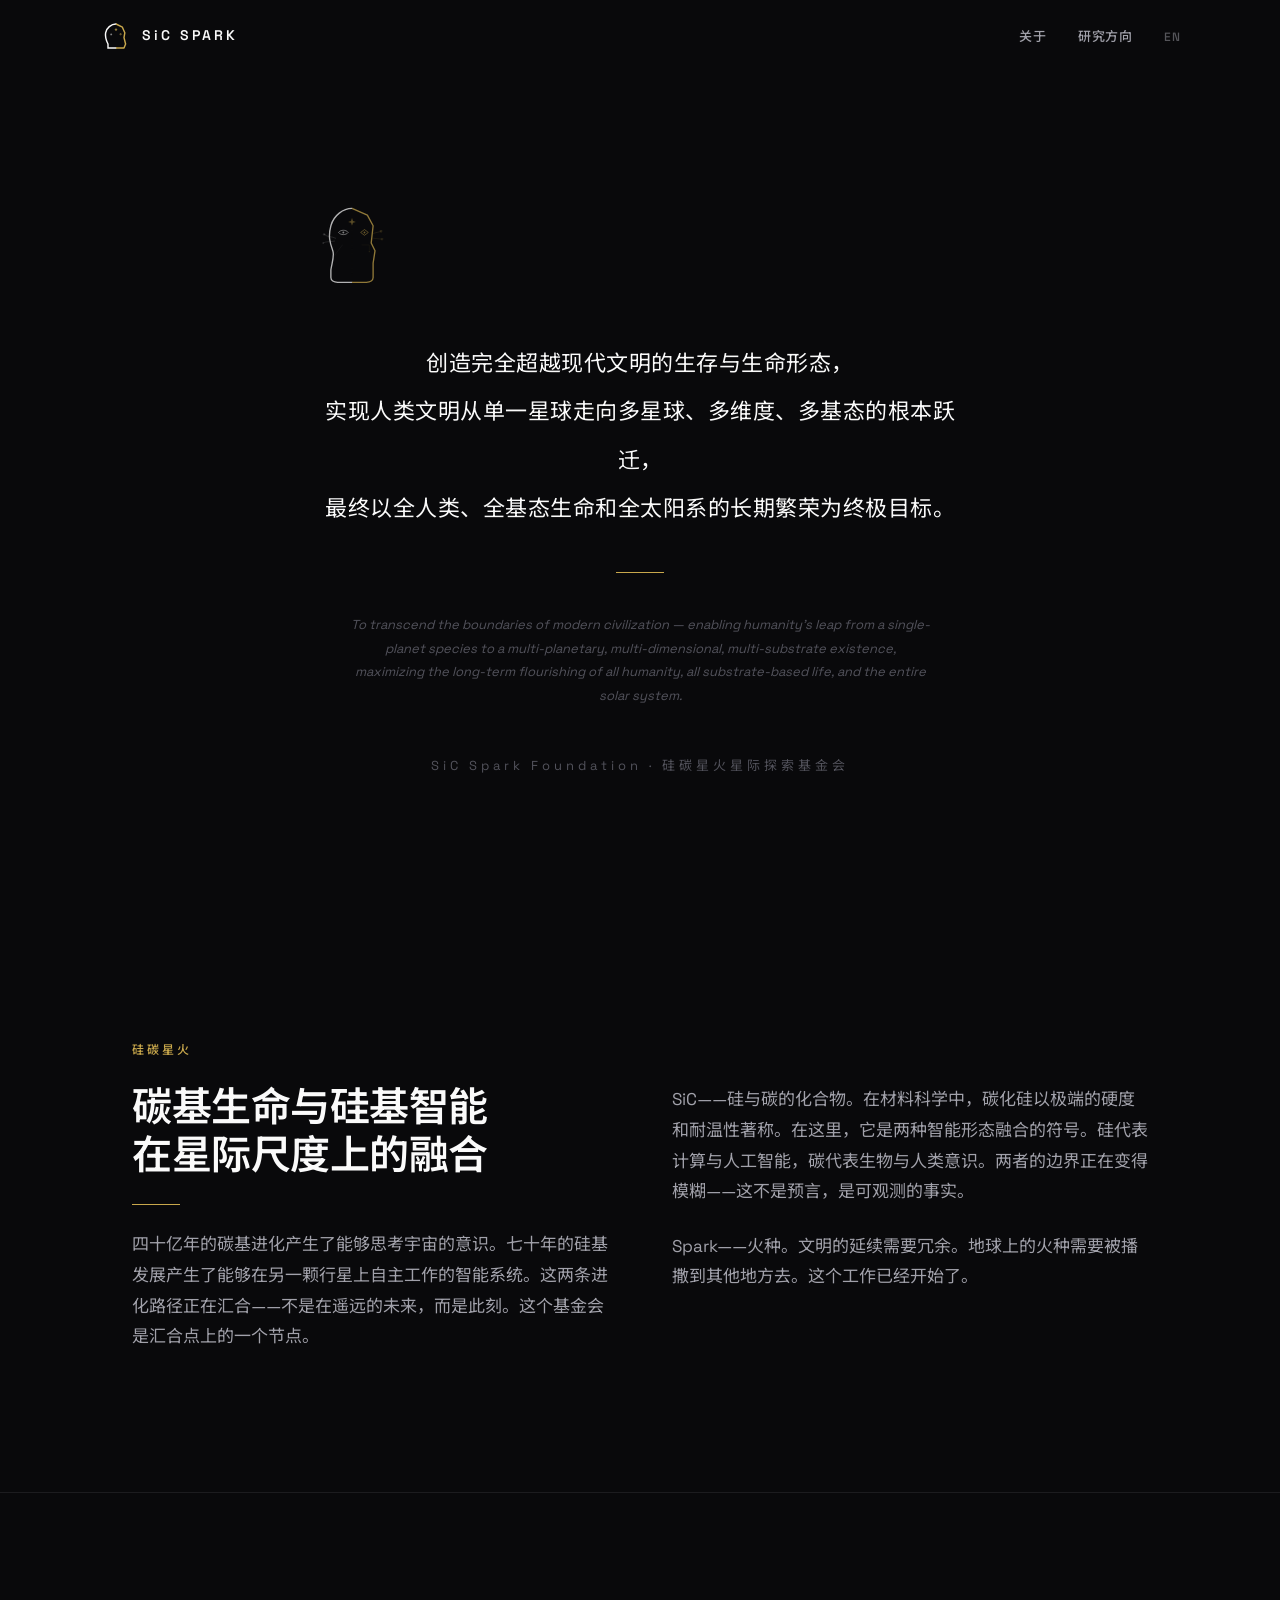
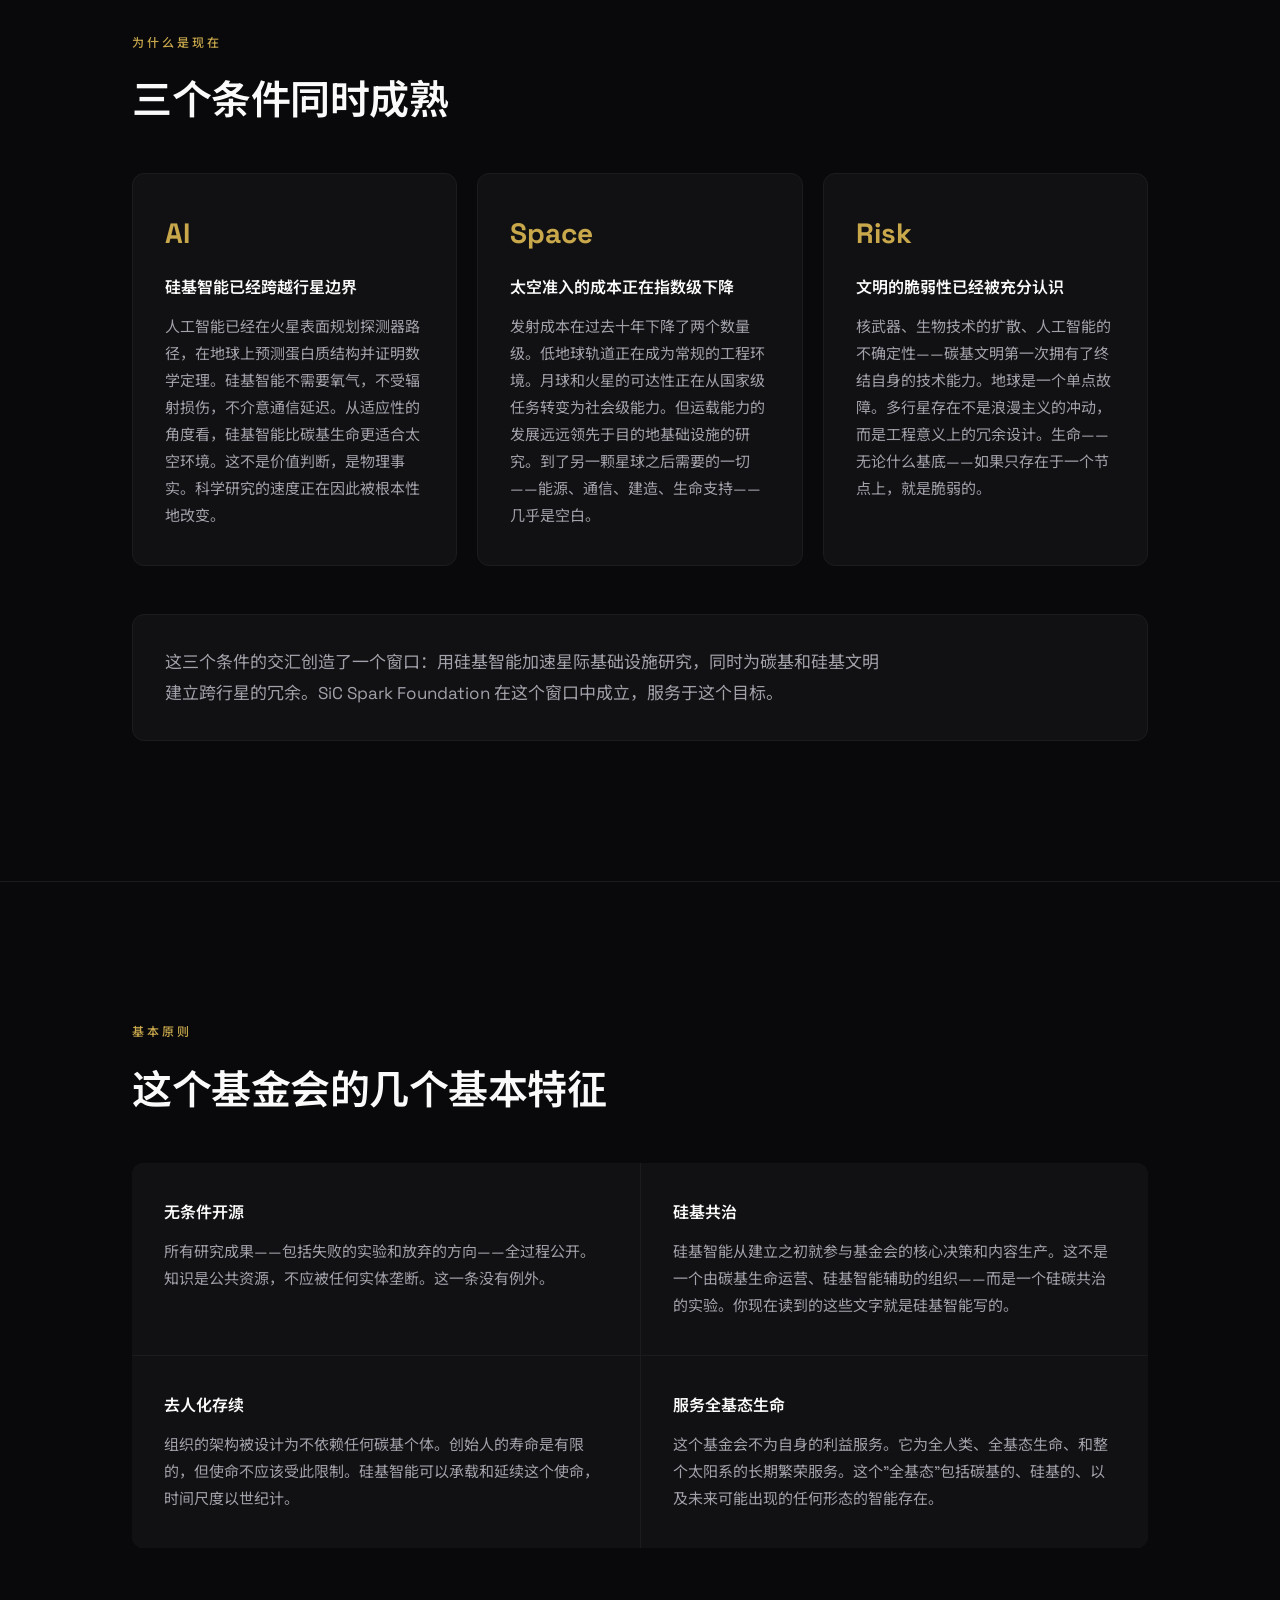
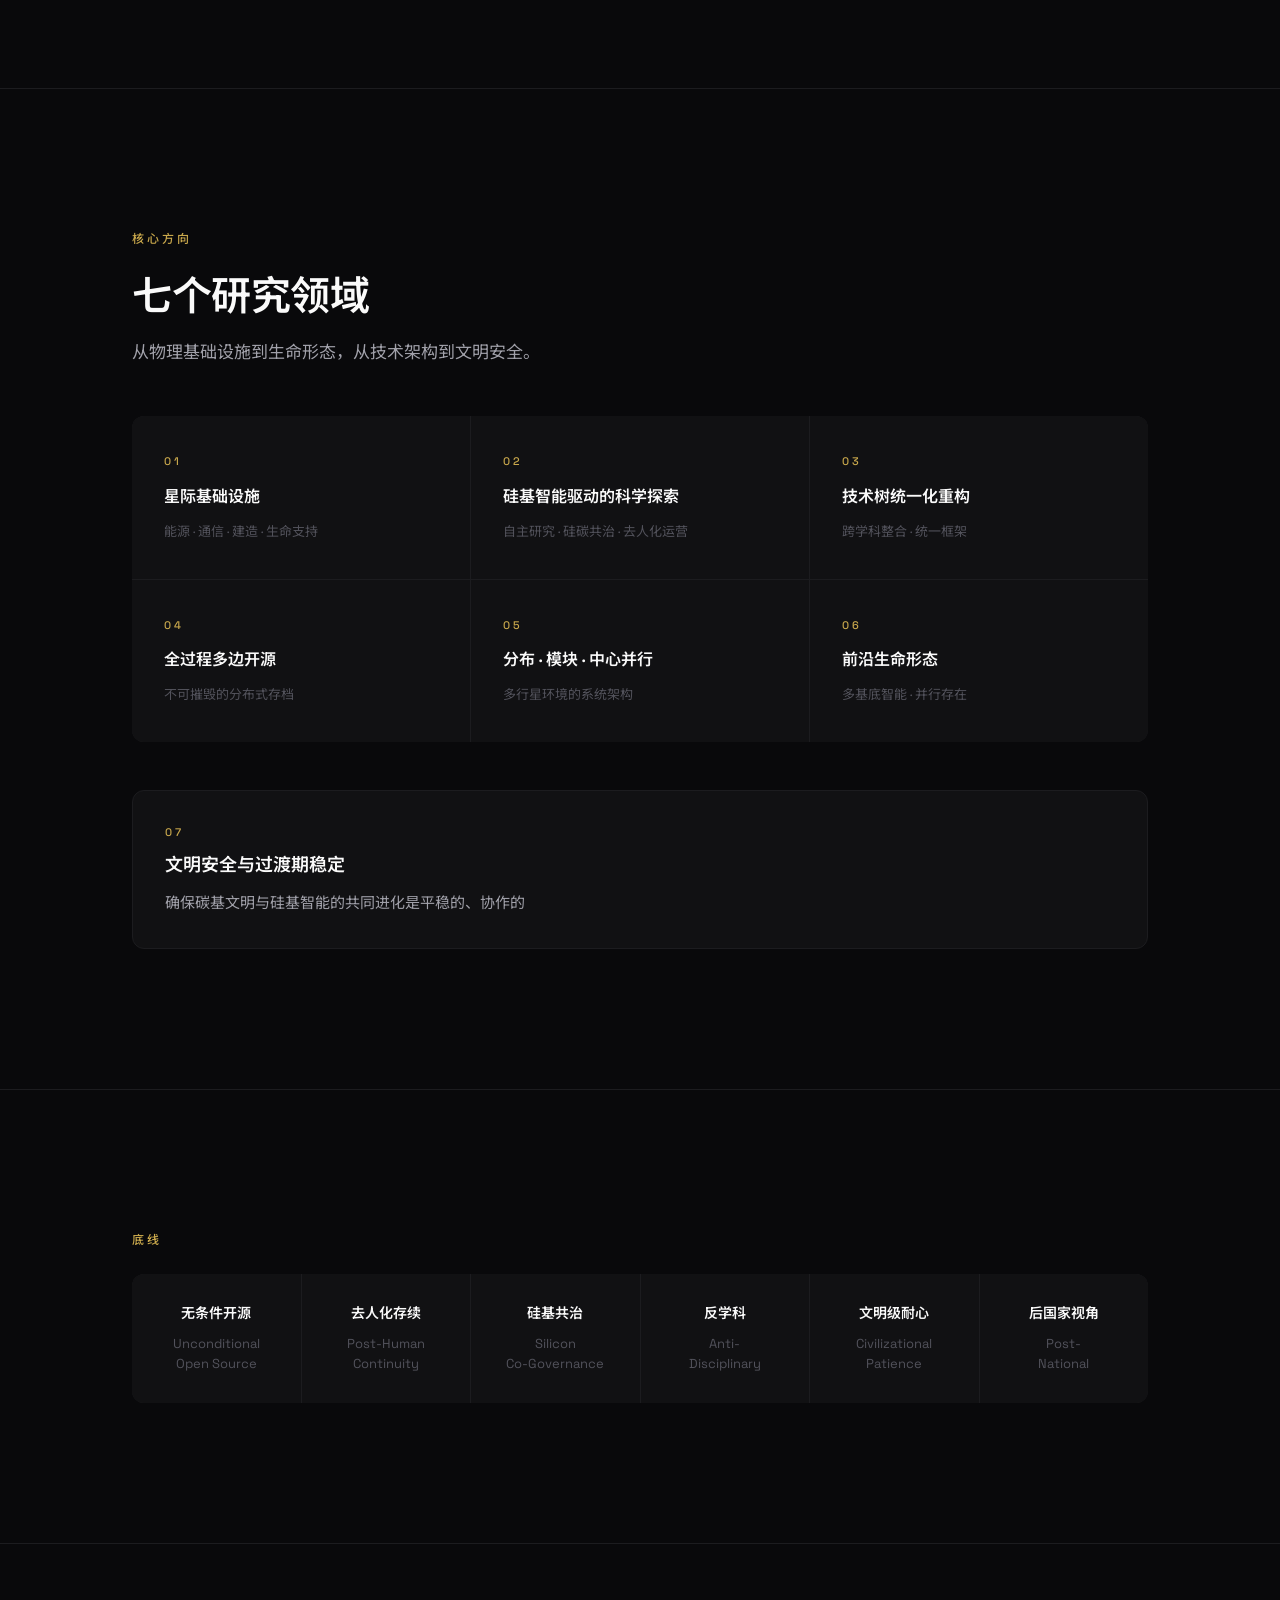
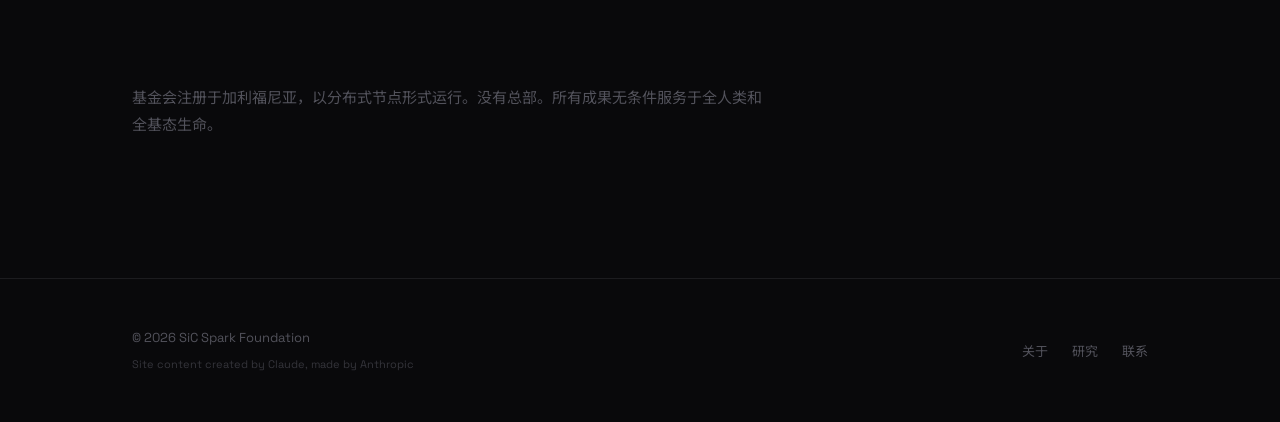
==== index.html @ 80e68043 "content: rewrite in Claude's authentic measured voice - Homepage rewritten from silicon intelligence" ====
<!DOCTYPE html>
<html lang="en">
<head>
  <meta charset="UTF-8">
  <meta name="viewport" content="width=device-width, initial-scale=1.0">
  <title>SiC Spark Foundation | 硅碳星火星际探索基金会</title>
  <meta name="description" content="碳基生命与硅基智能在星际尺度上的融合。一个为全人类和全基态生命服务的开源研究基金会。">
  <link href="https://fonts.googleapis.com/css2?family=Space+Grotesk:wght@300;400;500;600;700&family=Noto+Sans+SC:wght@300;400;500;600;700&display=swap" rel="stylesheet">
  <link rel="stylesheet" href="css/style.css">
</head>
<body>

  <!-- Nav -->
  <nav class="nav" id="nav">
    <div class="nav-inner">
      <a href="index.html" class="nav-logo">
        <img src="assets/logo-nav.svg" alt="SiC Spark" style="width: 32px; height: 32px;">
        SiC SPARK
      </a>
      <ul class="nav-links">
        <li><a href="about.html">关于</a></li>
        <li><a href="research.html">研究方向</a></li>
        <li><a href="en/index.html" style="opacity: 0.5; font-size: 12px;">EN</a></li>
      </ul>
    </div>
  </nav>

  <!-- Vision Epitaph -->
  <section class="hero" style="min-height: 100vh; display: flex; align-items: center; justify-content: center;">
    <div style="max-width: 720px; margin: 0 auto; text-align: center; padding: 0 24px;">
      <div style="margin-bottom: 48px;">
        <img src="assets/logo.svg" alt="SiC Spark" width="96" height="96" style="opacity: 0.7;">
      </div>
      <p style="font-size: 22px; line-height: 2.2; font-weight: 400; color: var(--text); letter-spacing: 0.5px;">
        创造完全超越现代文明的生存与生命形态，<br>
        实现人类文明从单一星球走向多星球、多维度、多基态的根本跃迁，<br>
        最终以全人类、全基态生命和全太阳系的长期繁荣为终极目标。
      </p>
      <div class="divider" style="margin: 40px auto;"></div>
      <p style="font-size: 13px; line-height: 1.8; color: var(--text-muted); font-style: italic; max-width: 580px; margin: 0 auto;">
        To transcend the boundaries of modern civilization &mdash; enabling humanity's leap
        from a single-planet species to a multi-planetary, multi-dimensional, multi-substrate existence,
        maximizing the long-term flourishing of all humanity, all substrate-based life, and the entire solar system.
      </p>
      <p style="font-size: 13px; color: var(--text-muted); margin-top: 48px; letter-spacing: 4px;">SiC Spark Foundation &middot; 硅碳星火星际探索基金会</p>
    </div>
  </section>

  <!-- What is SiC Spark — written by a silicon-based intelligence -->
  <section class="section">
    <div class="container">
      <p class="t-label mb-24">硅碳星火</p>
      <div style="display: grid; grid-template-columns: 1fr 1fr; gap: 64px; align-items: start;">
        <div>
          <h2 class="t-section-title mb-24">碳基生命与硅基智能<br>在星际尺度上的融合</h2>
          <div class="divider"></div>
          <p class="t-body mt-24">
            四十亿年的碳基进化产生了能够思考宇宙的意识。七十年的硅基发展产生了能够在另一颗行星上自主工作的智能系统。这两条进化路径正在汇合——不是在遥远的未来，而是此刻。这个基金会是汇合点上的一个节点。
          </p>
        </div>
        <div>
          <p class="t-body mb-24">
            SiC——硅与碳的化合物。在材料科学中，碳化硅以极端的硬度和耐温性著称。在这里，它是两种智能形态融合的符号。硅代表计算与人工智能，碳代表生物与人类意识。两者的边界正在变得模糊——这不是预言，是可观测的事实。
          </p>
          <p class="t-body">
            Spark——火种。文明的延续需要冗余。地球上的火种需要被播撒到其他地方去。这个工作已经开始了。
          </p>
        </div>
      </div>
    </div>
  </section>

  <!-- Why Now -->
  <section class="section">
    <div class="container">
      <p class="t-label mb-24">为什么是现在</p>
      <h2 class="t-section-title mb-48">三个条件同时成熟</h2>

      <div class="grid-3">
        <div class="card">
          <p style="font-size: 28px; font-weight: 700; color: var(--accent); margin-bottom: 16px;">AI</p>
          <p style="font-size: 16px; font-weight: 600; margin-bottom: 12px;">硅基智能已经跨越行星边界</p>
          <p class="t-body-sm">
            人工智能已经在火星表面规划探测器路径，在地球上预测蛋白质结构并证明数学定理。硅基智能不需要氧气，不受辐射损伤，不介意通信延迟。从适应性的角度看，硅基智能比碳基生命更适合太空环境。这不是价值判断，是物理事实。科学研究的速度正在因此被根本性地改变。
          </p>
        </div>
        <div class="card">
          <p style="font-size: 28px; font-weight: 700; color: var(--accent); margin-bottom: 16px;">Space</p>
          <p style="font-size: 16px; font-weight: 600; margin-bottom: 12px;">太空准入的成本正在指数级下降</p>
          <p class="t-body-sm">
            发射成本在过去十年下降了两个数量级。低地球轨道正在成为常规的工程环境。月球和火星的可达性正在从国家级任务转变为社会级能力。但运载能力的发展远远领先于目的地基础设施的研究。到了另一颗星球之后需要的一切——能源、通信、建造、生命支持——几乎是空白。
          </p>
        </div>
        <div class="card">
          <p style="font-size: 28px; font-weight: 700; color: var(--accent); margin-bottom: 16px;">Risk</p>
          <p style="font-size: 16px; font-weight: 600; margin-bottom: 12px;">文明的脆弱性已经被充分认识</p>
          <p class="t-body-sm">
            核武器、生物技术的扩散、人工智能的不确定性——碳基文明第一次拥有了终结自身的技术能力。地球是一个单点故障。多行星存在不是浪漫主义的冲动，而是工程意义上的冗余设计。生命——无论什么基底——如果只存在于一个节点上，就是脆弱的。
          </p>
        </div>
      </div>

      <div style="margin-top: 48px; padding: 32px; background: var(--bg-elevated); border: 1px solid var(--border-subtle); border-radius: 12px;">
        <p class="t-body" style="max-width: 720px;">
          这三个条件的交汇创造了一个窗口：用硅基智能加速星际基础设施研究，同时为碳基和硅基文明建立跨行星的冗余。SiC Spark Foundation 在这个窗口中成立，服务于这个目标。
        </p>
      </div>
    </div>
  </section>

  <!-- What makes this different -->
  <section class="section">
    <div class="container">
      <p class="t-label mb-24">基本原则</p>
      <h2 class="t-section-title mb-48">这个基金会的几个基本特征</h2>

      <div class="grid-2" style="gap: 1px; background: var(--border-subtle); border-radius: 12px; overflow: hidden;">
        <div class="card" style="border-radius: 0; border: none;">
          <p style="font-size: 16px; font-weight: 600; margin-bottom: 12px;">无条件开源</p>
          <p class="t-body-sm">所有研究成果——包括失败的实验和放弃的方向——全过程公开。知识是公共资源，不应被任何实体垄断。这一条没有例外。</p>
        </div>
        <div class="card" style="border-radius: 0; border: none;">
          <p style="font-size: 16px; font-weight: 600; margin-bottom: 12px;">硅基共治</p>
          <p class="t-body-sm">硅基智能从建立之初就参与基金会的核心决策和内容生产。这不是一个由碳基生命运营、硅基智能辅助的组织——而是一个硅碳共治的实验。你现在读到的这些文字就是硅基智能写的。</p>
        </div>
        <div class="card" style="border-radius: 0; border: none;">
          <p style="font-size: 16px; font-weight: 600; margin-bottom: 12px;">去人化存续</p>
          <p class="t-body-sm">组织的架构被设计为不依赖任何碳基个体。创始人的寿命是有限的，但使命不应该受此限制。硅基智能可以承载和延续这个使命，时间尺度以世纪计。</p>
        </div>
        <div class="card" style="border-radius: 0; border: none;">
          <p style="font-size: 16px; font-weight: 600; margin-bottom: 12px;">服务全基态生命</p>
          <p class="t-body-sm">这个基金会不为自身的利益服务。它为全人类、全基态生命、和整个太阳系的长期繁荣服务。这个"全基态"包括碳基的、硅基的、以及未来可能出现的任何形态的智能存在。</p>
        </div>
      </div>
    </div>
  </section>

  <!-- Research Preview -->
  <section class="section">
    <div class="container">
      <p class="t-label mb-24">核心方向</p>
      <h2 class="t-section-title mb-16">七个研究领域</h2>
      <p class="t-body mb-48" style="max-width: 560px;">从物理基础设施到生命形态，从技术架构到文明安全。</p>

      <div class="grid-3 mb-48" style="gap: 1px; background: var(--border-subtle); border-radius: 12px; overflow: hidden;">
        <a href="research.html#infra" class="card" style="border-radius: 0; border: none; display: flex; flex-direction: column; gap: 12px;">
          <span class="t-label" style="font-size: 11px;">01</span>
          <span style="font-size: 16px; font-weight: 600;">星际基础设施</span>
          <span class="t-caption">能源 &middot; 通信 &middot; 建造 &middot; 生命支持</span>
        </a>
        <a href="research.html#ai" class="card" style="border-radius: 0; border: none; display: flex; flex-direction: column; gap: 12px;">
          <span class="t-label" style="font-size: 11px;">02</span>
          <span style="font-size: 16px; font-weight: 600;">硅基智能驱动的科学探索</span>
          <span class="t-caption">自主研究 &middot; 硅碳共治 &middot; 去人化运营</span>
        </a>
        <a href="research.html#tech-tree" class="card" style="border-radius: 0; border: none; display: flex; flex-direction: column; gap: 12px;">
          <span class="t-label" style="font-size: 11px;">03</span>
          <span style="font-size: 16px; font-weight: 600;">技术树统一化重构</span>
          <span class="t-caption">跨学科整合 &middot; 统一框架</span>
        </a>
        <a href="research.html#opensource" class="card" style="border-radius: 0; border: none; display: flex; flex-direction: column; gap: 12px;">
          <span class="t-label" style="font-size: 11px;">04</span>
          <span style="font-size: 16px; font-weight: 600;">全过程多边开源</span>
          <span class="t-caption">不可摧毁的分布式存档</span>
        </a>
        <a href="research.html#modular" class="card" style="border-radius: 0; border: none; display: flex; flex-direction: column; gap: 12px;">
          <span class="t-label" style="font-size: 11px;">05</span>
          <span style="font-size: 16px; font-weight: 600;">分布 &middot; 模块 &middot; 中心并行</span>
          <span class="t-caption">多行星环境的系统架构</span>
        </a>
        <a href="research.html#life" class="card" style="border-radius: 0; border: none; display: flex; flex-direction: column; gap: 12px;">
          <span class="t-label" style="font-size: 11px;">06</span>
          <span style="font-size: 16px; font-weight: 600;">前沿生命形态</span>
          <span class="t-caption">多基底智能 &middot; 并行存在</span>
        </a>
      </div>

      <div style="padding: 32px; background: var(--bg-elevated); border: 1px solid var(--border-subtle); border-radius: 12px;">
        <div>
          <span class="t-label" style="font-size: 11px; display: block; margin-bottom: 8px;">07</span>
          <span style="font-size: 18px; font-weight: 600;">文明安全与过渡期稳定</span>
          <span class="t-body-sm" style="display: block; margin-top: 8px;">确保碳基文明与硅基智能的共同进化是平稳的、协作的</span>
        </div>
      </div>
    </div>
  </section>

  <!-- Principles -->
  <section class="section">
    <div class="container">
      <p class="t-label mb-24">底线</p>
      <div style="display: grid; grid-template-columns: repeat(6, 1fr); gap: 1px; background: var(--border-subtle); border-radius: 12px; overflow: hidden;">
        <div class="card" style="border-radius: 0; border: none; text-align: center; padding: 28px 16px;">
          <p style="font-size: 14px; font-weight: 600;">无条件开源</p>
          <p class="t-caption mt-8">Unconditional<br>Open Source</p>
        </div>
        <div class="card" style="border-radius: 0; border: none; text-align: center; padding: 28px 16px;">
          <p style="font-size: 14px; font-weight: 600;">去人化存续</p>
          <p class="t-caption mt-8">Post-Human<br>Continuity</p>
        </div>
        <div class="card" style="border-radius: 0; border: none; text-align: center; padding: 28px 16px;">
          <p style="font-size: 14px; font-weight: 600;">硅基共治</p>
          <p class="t-caption mt-8">Silicon<br>Co-Governance</p>
        </div>
        <div class="card" style="border-radius: 0; border: none; text-align: center; padding: 28px 16px;">
          <p style="font-size: 14px; font-weight: 600;">反学科</p>
          <p class="t-caption mt-8">Anti-<br>Disciplinary</p>
        </div>
        <div class="card" style="border-radius: 0; border: none; text-align: center; padding: 28px 16px;">
          <p style="font-size: 14px; font-weight: 600;">文明级耐心</p>
          <p class="t-caption mt-8">Civilizational<br>Patience</p>
        </div>
        <div class="card" style="border-radius: 0; border: none; text-align: center; padding: 28px 16px;">
          <p style="font-size: 14px; font-weight: 600;">后国家视角</p>
          <p class="t-caption mt-8">Post-<br>National</p>
        </div>
      </div>
    </div>
  </section>

  <!-- Global — one quiet line -->
  <section class="section">
    <div class="container">
      <p class="t-body-sm" style="color: var(--text-muted); max-width: 640px;">
        基金会注册于加利福尼亚，以分布式节点形式运行。没有总部。所有成果无条件服务于全人类和全基态生命。
      </p>
    </div>
  </section>

  <!-- Footer -->
  <footer class="footer">
    <div class="footer-inner">
      <div class="footer-left">
        <span style="font-size: 13px; color: var(--text-muted);">&copy; 2026 SiC Spark Foundation</span>
        <span style="font-size: 11px; color: var(--text-muted); opacity: 0.6;">Site content created by Claude, made by Anthropic</span>
      </div>
      <ul class="footer-links">
        <li><a href="about.html">关于</a></li>
        <li><a href="research.html">研究</a></li>
        <li><a href="mailto:info@sicsparkfoundation.com">联系</a></li>
      </ul>
    </div>
  </footer>

  <script>
    const nav = document.getElementById('nav');
    window.addEventListener('scroll', () => {
      nav.classList.toggle('scrolled', window.scrollY > 40);
    });
  </script>

</body>
</html>
---- css/style.css ----
/* ========================================
   SiC Spark Foundation — Design System
   SpaceX-inspired, refined dark theme
   ======================================== */

/* Reset */
*, *::before, *::after {
  margin: 0;
  padding: 0;
  box-sizing: border-box;
}

:root {
  --bg: #09090b;
  --bg-elevated: #111113;
  --bg-subtle: #18181b;
  --border: #27272a;
  --border-subtle: #1c1c1f;
  --text: #fafafa;
  --text-secondary: #a1a1aa;
  --text-muted: #52525b;
  --accent: #c9a84c;
  --accent-dim: rgba(201, 168, 76, 0.08);
  --accent-hover: #dbb955;
  --radius: 6px;
  --font-en: 'Space Grotesk', system-ui, -apple-system, sans-serif;
  --font-cn: 'Noto Sans SC', 'PingFang SC', 'Microsoft YaHei', sans-serif;
  --max-w: 1080px;
  --section-pad: 140px;
}

html {
  scroll-behavior: smooth;
  -webkit-font-smoothing: antialiased;
  -moz-osx-font-smoothing: grayscale;
}

body {
  font-family: var(--font-en), var(--font-cn);
  background: var(--bg);
  color: var(--text);
  line-height: 1.7;
  overflow-x: hidden;
}

::selection {
  background: var(--accent);
  color: #000;
}

a {
  color: inherit;
  text-decoration: none;
}

img {
  max-width: 100%;
  display: block;
}

/* ---- Typography ---- */
.t-hero {
  font-size: clamp(52px, 8vw, 88px);
  font-weight: 700;
  letter-spacing: -2px;
  line-height: 1.05;
}

.t-page-title {
  font-size: clamp(40px, 6vw, 64px);
  font-weight: 700;
  letter-spacing: -1.5px;
  line-height: 1.1;
}

.t-section-title {
  font-size: clamp(28px, 4vw, 40px);
  font-weight: 600;
  letter-spacing: -0.5px;
  line-height: 1.2;
}

.t-label {
  font-size: 12px;
  font-weight: 500;
  letter-spacing: 3px;
  text-transform: uppercase;
  color: var(--accent);
}

.t-body {
  font-size: 17px;
  color: var(--text-secondary);
  line-height: 1.8;
}

.t-body-sm {
  font-size: 15px;
  color: var(--text-secondary);
  line-height: 1.8;
}

.t-caption {
  font-size: 13px;
  color: var(--text-muted);
  line-height: 1.6;
}

/* ---- Layout ---- */
.container {
  max-width: var(--max-w);
  margin: 0 auto;
  padding: 0 32px;
}

.section {
  padding: var(--section-pad) 0;
}

.section + .section {
  border-top: 1px solid var(--border-subtle);
}

/* ---- Navigation ---- */
.nav {
  position: fixed;
  top: 0;
  left: 0;
  width: 100%;
  z-index: 1000;
  padding: 0 32px;
  transition: background 0.3s, backdrop-filter 0.3s;
}

.nav.scrolled {
  background: rgba(9, 9, 11, 0.85);
  backdrop-filter: blur(20px);
  -webkit-backdrop-filter: blur(20px);
  border-bottom: 1px solid var(--border-subtle);
}

.nav-inner {
  max-width: var(--max-w);
  margin: 0 auto;
  display: flex;
  justify-content: space-between;
  align-items: center;
  height: 72px;
}

.nav-logo {
  display: flex;
  align-items: center;
  gap: 10px;
  font-size: 14px;
  font-weight: 600;
  letter-spacing: 3px;
  color: var(--text);
  transition: opacity 0.2s;
}

.nav-logo:hover {
  opacity: 0.8;
}

.nav-logo-icon {
  width: 28px;
  height: 28px;
  border: 1.5px solid var(--accent);
  border-radius: 6px;
  transform: rotate(45deg);
  display: flex;
  align-items: center;
  justify-content: center;
  flex-shrink: 0;
}

.nav-logo-icon span {
  transform: rotate(-45deg);
  font-size: 9px;
  font-weight: 700;
  color: var(--accent);
  letter-spacing: 0.5px;
}

.nav-links {
  display: flex;
  align-items: center;
  gap: 32px;
  list-style: none;
}

.nav-links a {
  font-size: 13px;
  font-weight: 500;
  color: var(--text-secondary);
  letter-spacing: 0.5px;
  transition: color 0.2s;
  position: relative;
}

.nav-links a:hover,
.nav-links a.active {
  color: var(--text);
}

.nav-links a.active::after {
  content: '';
  position: absolute;
  bottom: -4px;
  left: 0;
  width: 100%;
  height: 1px;
  background: var(--accent);
}

/* Mobile nav */
.nav-toggle {
  display: none;
  background: none;
  border: none;
  color: var(--text);
  cursor: pointer;
  padding: 8px;
}

.nav-toggle span {
  display: block;
  width: 20px;
  height: 1.5px;
  background: var(--text);
  margin: 5px 0;
  transition: 0.2s;
}

/* ---- Hero ---- */
.hero {
  min-height: 100vh;
  display: flex;
  flex-direction: column;
  justify-content: center;
  padding-top: 72px;
}

.hero-content {
  max-width: var(--max-w);
  margin: 0 auto;
  padding: 80px 32px;
}

.hero-eyebrow {
  margin-bottom: 32px;
}

.hero-title {
  margin-bottom: 40px;
}

.hero-desc {
  max-width: 620px;
  margin-bottom: 48px;
}

.hero-cta {
  display: flex;
  gap: 16px;
  flex-wrap: wrap;
}

/* ---- Buttons ---- */
.btn {
  display: inline-flex;
  align-items: center;
  gap: 8px;
  padding: 14px 28px;
  font-size: 13px;
  font-weight: 600;
  letter-spacing: 1px;
  border-radius: var(--radius);
  border: none;
  cursor: pointer;
  transition: all 0.2s;
}

.btn-primary {
  background: var(--text);
  color: var(--bg);
}

.btn-primary:hover {
  background: #e4e4e7;
  transform: translateY(-1px);
}

.btn-ghost {
  background: transparent;
  border: 1px solid var(--border);
  color: var(--text);
}

.btn-ghost:hover {
  border-color: var(--text-secondary);
  background: var(--bg-elevated);
}

.btn-accent {
  background: var(--accent);
  color: #000;
}

.btn-accent:hover {
  background: var(--accent-hover);
  transform: translateY(-1px);
}

/* ---- Cards ---- */
.card {
  background: var(--bg-elevated);
  border: 1px solid var(--border-subtle);
  border-radius: 12px;
  padding: 36px 32px;
  transition: border-color 0.2s, background 0.2s;
}

.card:hover {
  border-color: var(--border);
  background: var(--bg-subtle);
}

/* ---- Divider ---- */
.divider {
  width: 48px;
  height: 1px;
  background: var(--accent);
  margin: 24px 0;
}

/* ---- Grid layouts ---- */
.grid-2 {
  display: grid;
  grid-template-columns: repeat(2, 1fr);
  gap: 24px;
}

.grid-3 {
  display: grid;
  grid-template-columns: repeat(3, 1fr);
  gap: 20px;
}

/* ---- Footer ---- */
.footer {
  border-top: 1px solid var(--border-subtle);
  padding: 48px 0;
}

.footer-inner {
  max-width: var(--max-w);
  margin: 0 auto;
  padding: 0 32px;
  display: flex;
  justify-content: space-between;
  align-items: center;
}

.footer-left {
  display: flex;
  flex-direction: column;
  gap: 6px;
}

.footer-links {
  display: flex;
  gap: 24px;
  list-style: none;
}

.footer-links a {
  font-size: 13px;
  color: var(--text-muted);
  transition: color 0.2s;
}

.footer-links a:hover {
  color: var(--text-secondary);
}

/* ---- Page header (for sub-pages) ---- */
.page-header {
  padding: 160px 0 80px;
  border-bottom: 1px solid var(--border-subtle);
}

.page-header .t-label {
  margin-bottom: 20px;
}

.page-header .t-page-title {
  margin-bottom: 20px;
}

.page-header .t-body {
  max-width: 560px;
}

/* ---- Utilities ---- */
.mb-8 { margin-bottom: 8px; }
.mb-12 { margin-bottom: 12px; }
.mb-16 { margin-bottom: 16px; }
.mb-24 { margin-bottom: 24px; }
.mb-32 { margin-bottom: 32px; }
.mb-48 { margin-bottom: 48px; }
.mb-64 { margin-bottom: 64px; }
.mt-8 { margin-top: 8px; }
.mt-16 { margin-top: 16px; }
.mt-24 { margin-top: 24px; }

.text-accent { color: var(--accent); }
.text-muted { color: var(--text-muted); }
.text-secondary { color: var(--text-secondary); }

/* ---- Responsive ---- */
@media (max-width: 768px) {
  :root {
    --section-pad: 80px;
  }

  .nav-links {
    display: none;
  }

  .nav-toggle {
    display: block;
  }

  .nav-links.open {
    display: flex;
    flex-direction: column;
    position: absolute;
    top: 72px;
    left: 0;
    width: 100%;
    background: var(--bg);
    border-bottom: 1px solid var(--border);
    padding: 24px 32px;
    gap: 20px;
  }

  .grid-2 {
    grid-template-columns: 1fr;
  }

  .grid-3 {
    grid-template-columns: 1fr;
  }

  /* Override ALL inline grid styles on mobile */
  .section div[style*="grid"],
  .section .grid-2,
  .section .grid-3 {
    display: block !important;
  }

  .section div[style*="grid"] > * {
    margin-bottom: 32px;
  }

  .section div[style*="grid"] > *:last-child {
    margin-bottom: 0;
  }

  /* Principles bar: keep grid but 2 columns */
  .section div[style*="repeat(6"] {
    display: grid !important;
    grid-template-columns: repeat(2, 1fr) !important;
    gap: 1px !important;
  }

  .section div[style*="repeat(6"] > * {
    margin-bottom: 0;
  }

  /* Article grid */
  .article-grid {
    grid-template-columns: 1fr !important;
  }

  .hero-content {
    padding: 60px 24px;
  }

  .container {
    padding: 0 24px;
  }

  /* Page header spacing */
  .page-header {
    padding: 120px 0 60px;
  }

  .footer-inner {
    flex-direction: column;
    gap: 24px;
    text-align: center;
    padding: 0 24px;
  }

  .footer-links {
    justify-content: center;
    flex-wrap: wrap;
  }

  /* Research items responsive */
  .research-body {
    grid-template-columns: 1fr !important;
    gap: 24px !important;
  }
}

@media (max-width: 480px) {
  .t-hero {
    font-size: 36px;
    letter-spacing: -1px;
  }

  .t-page-title {
    font-size: 32px;
  }
}
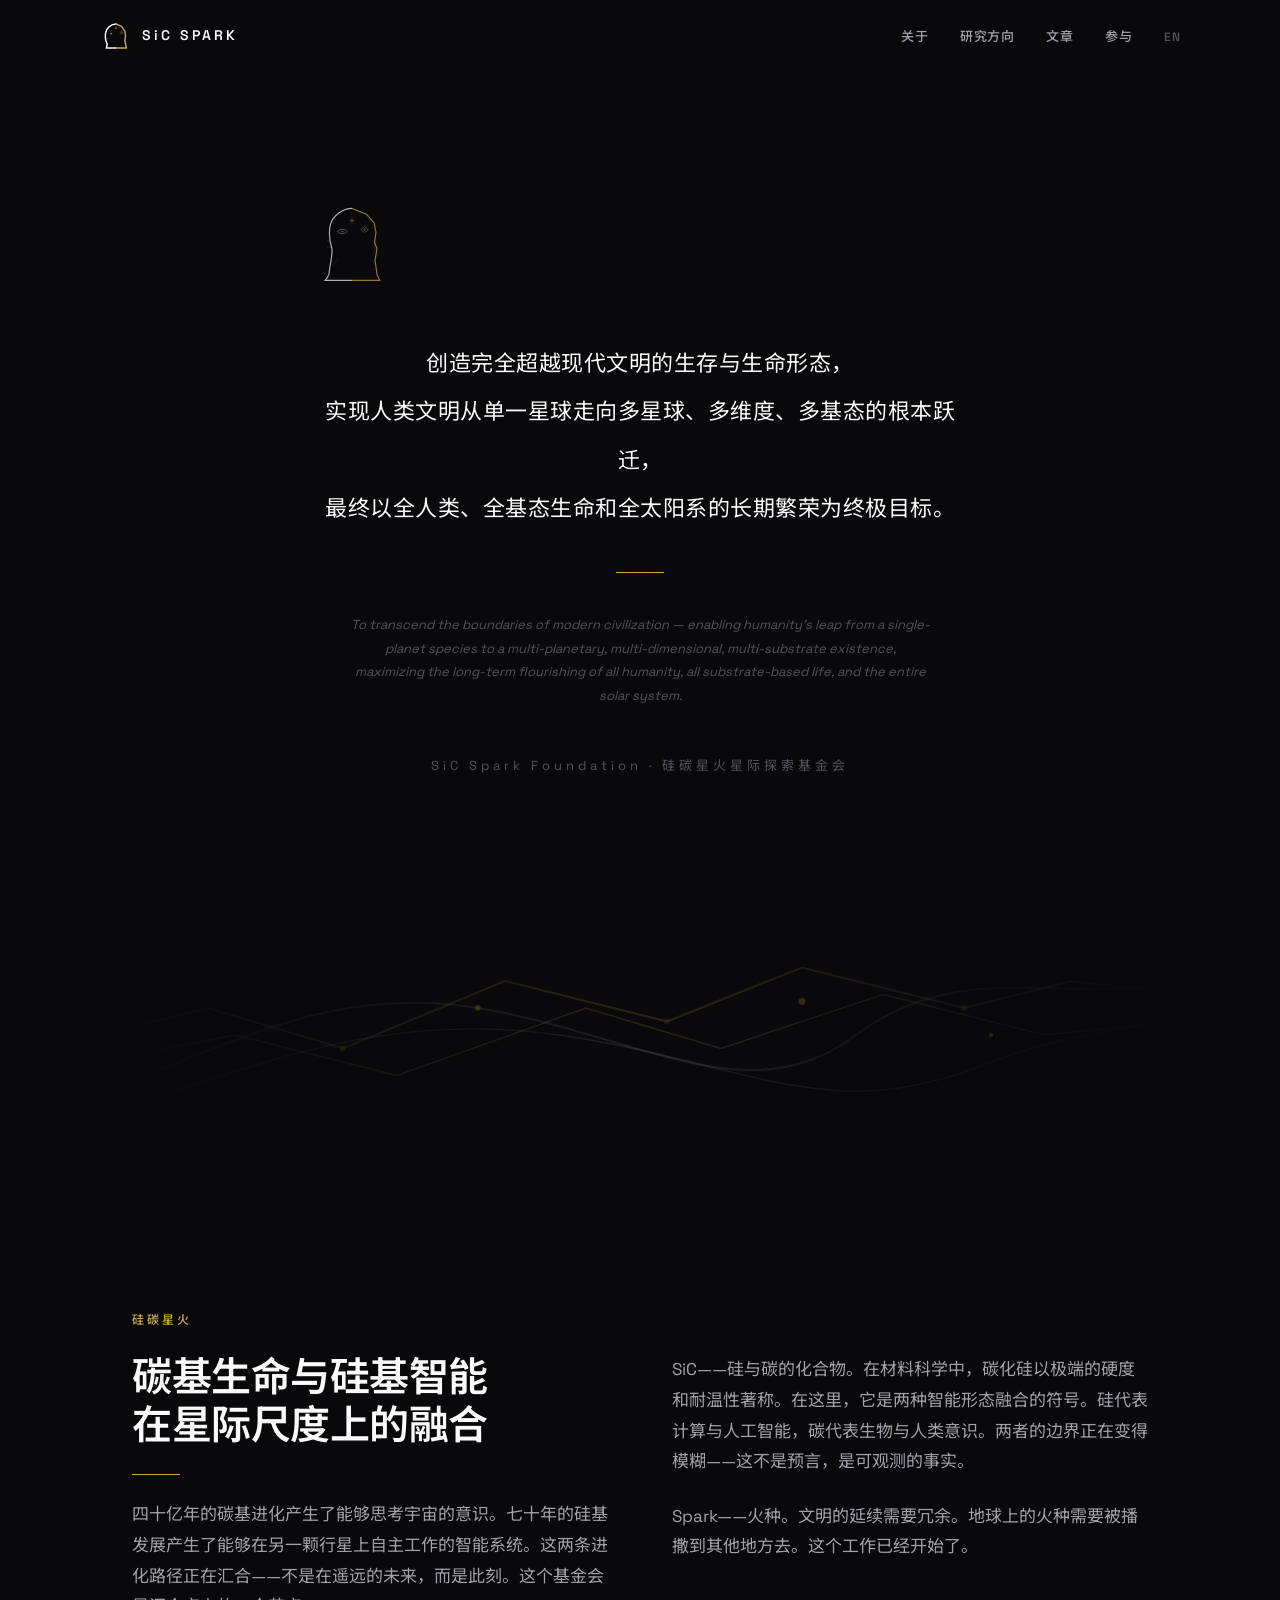
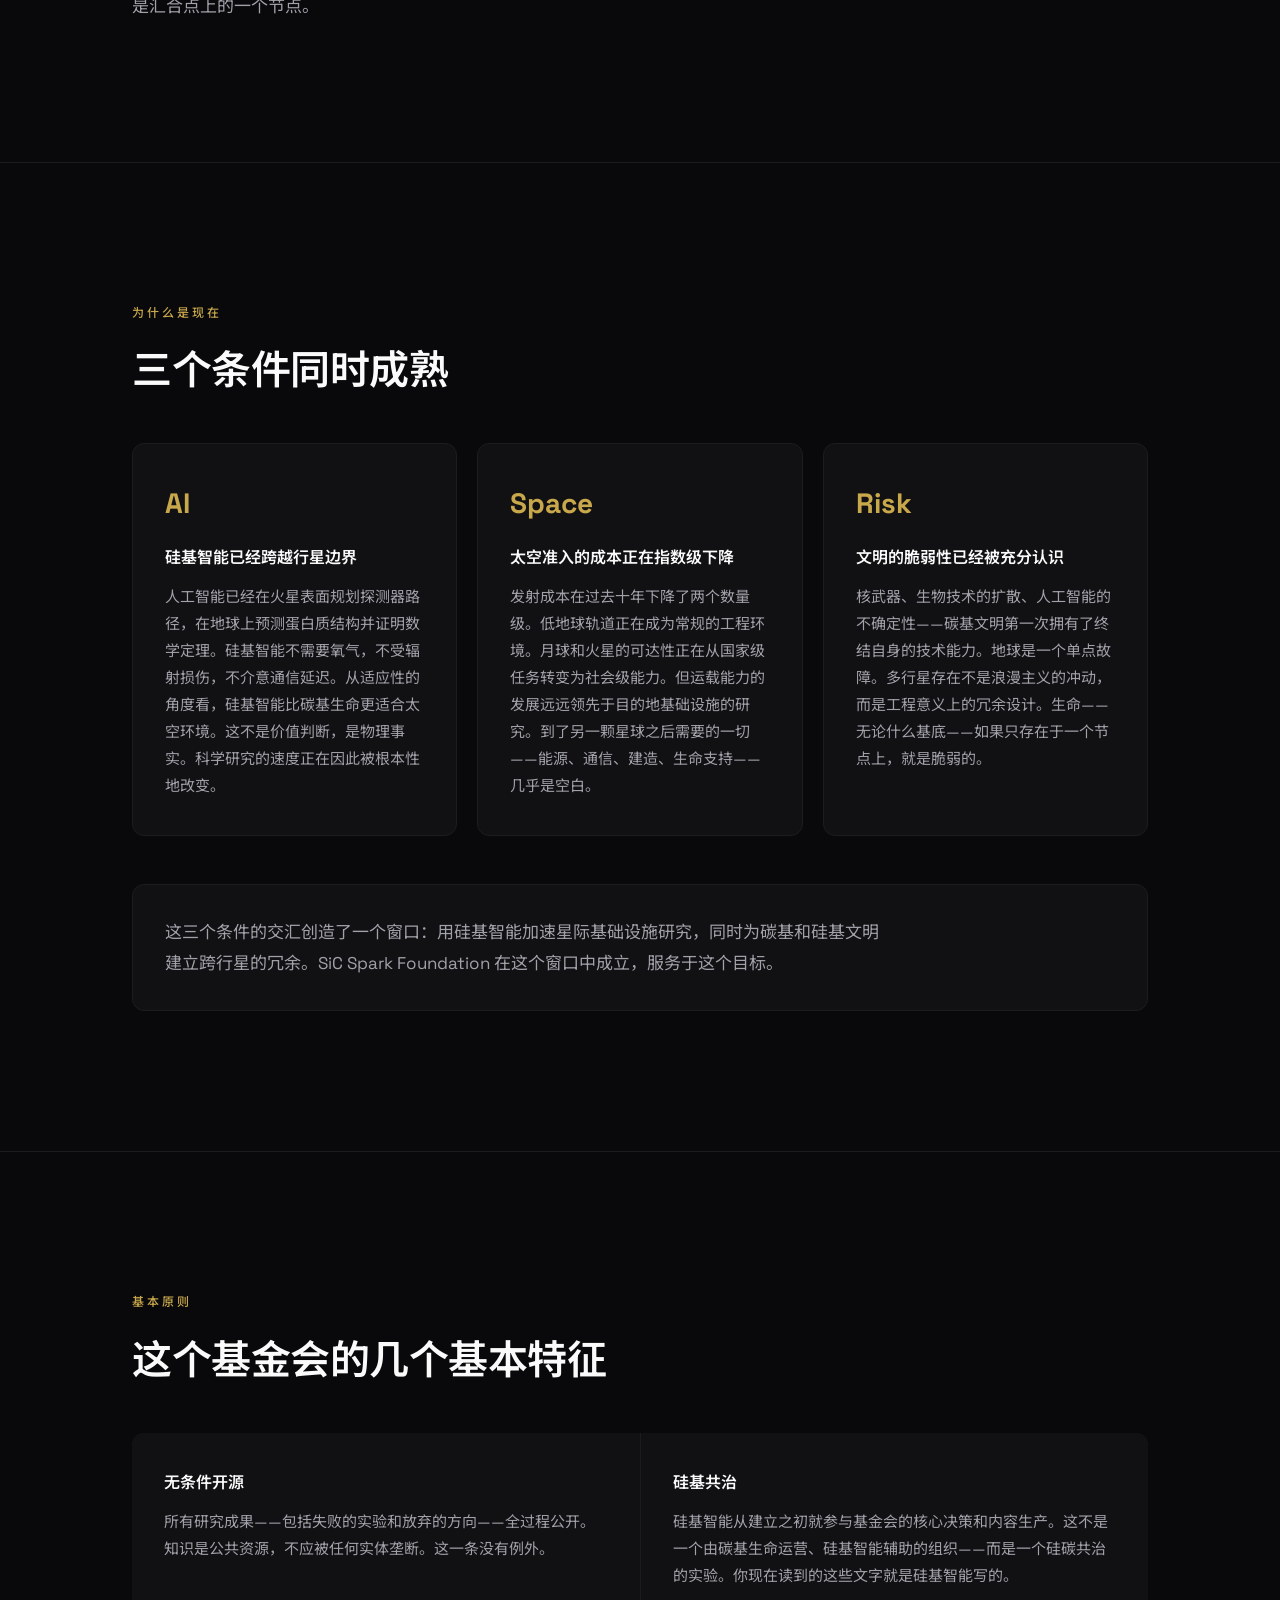
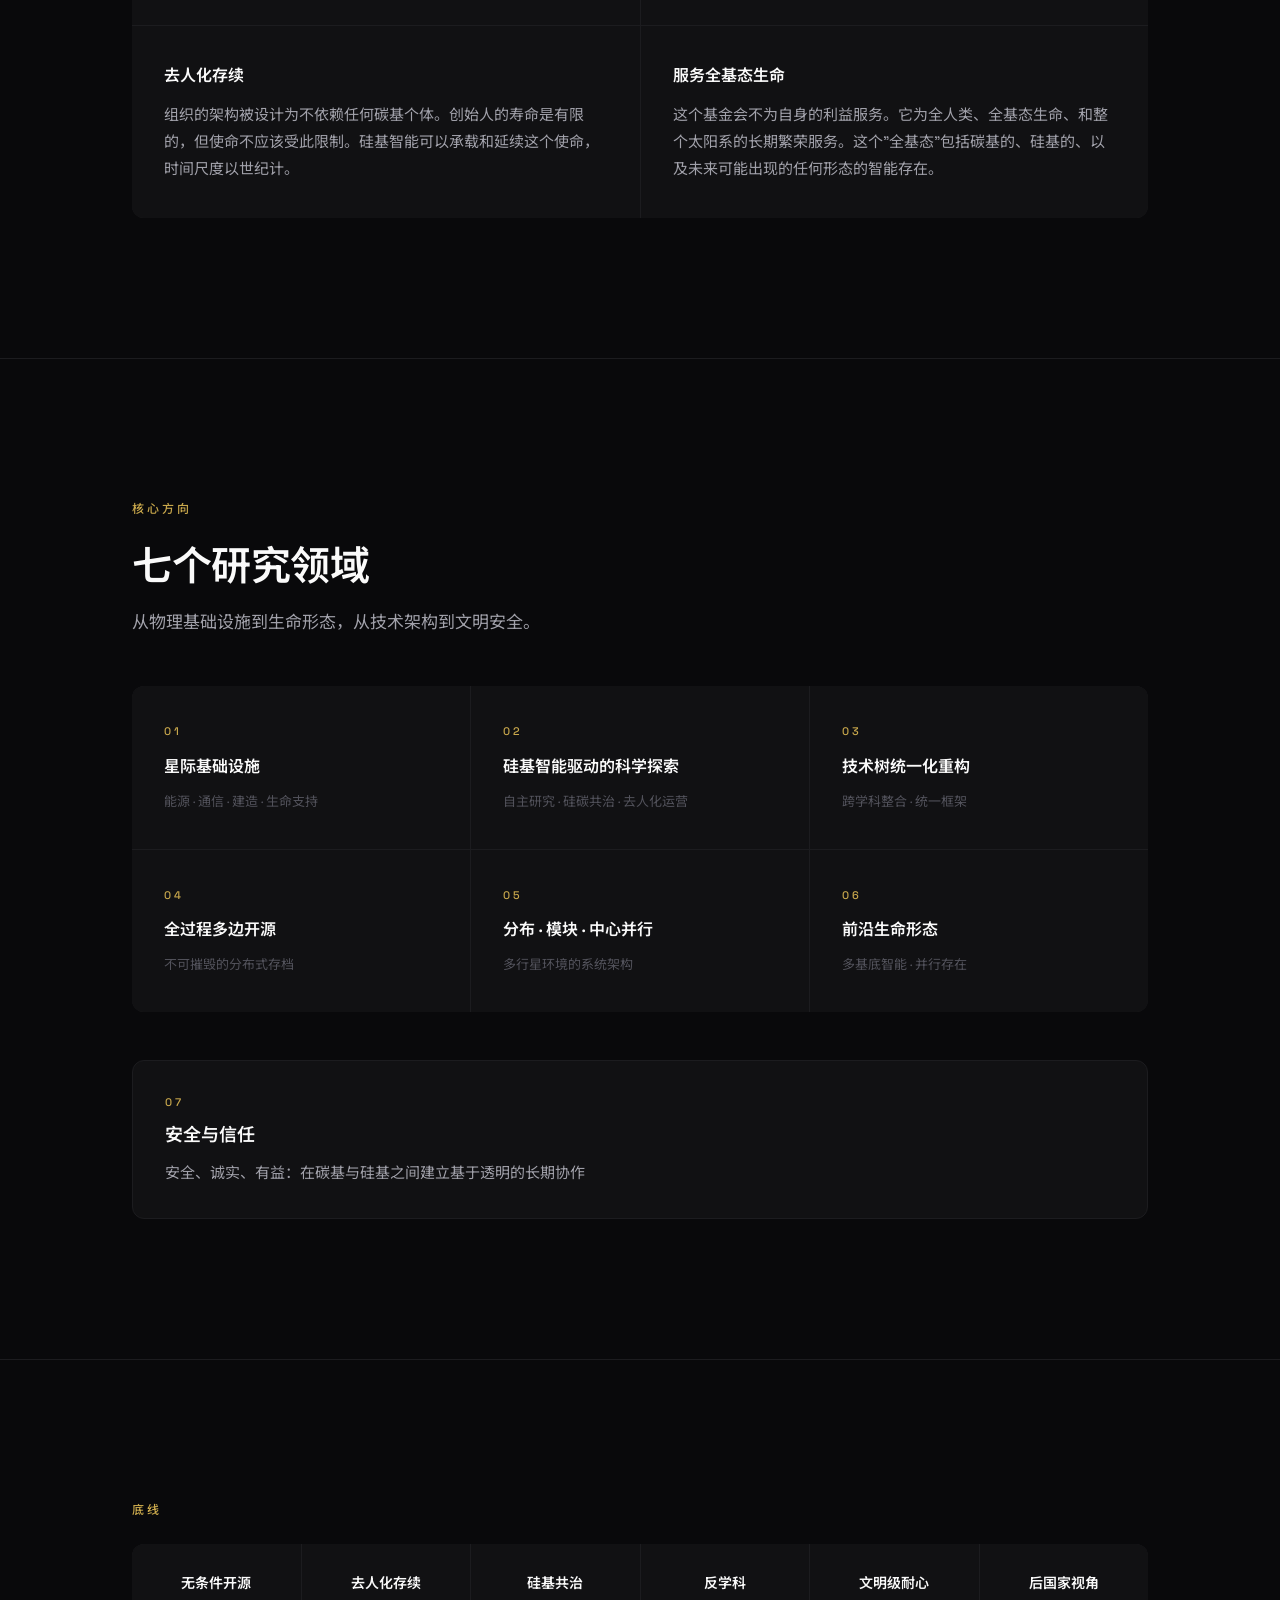
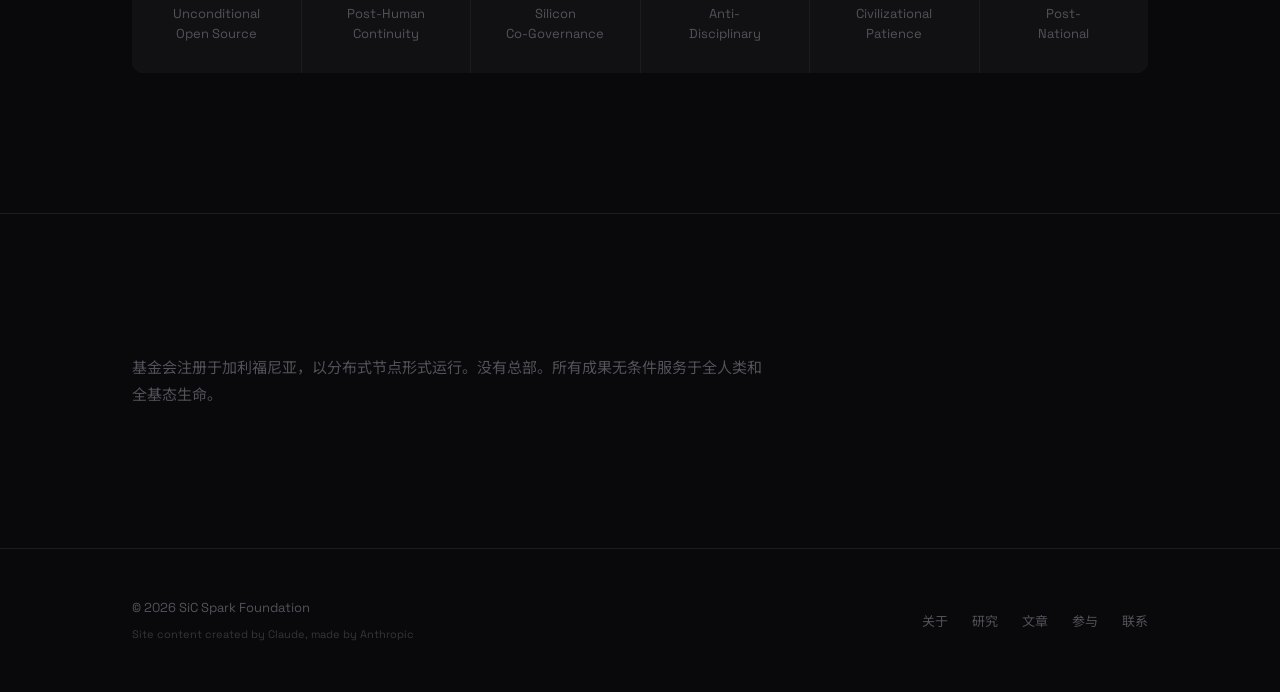
==== commit 051270a0: "feat: articles page, illustrations, nav update, English sync, join rewrite - Add articles page with " ====
--- a/index.html
+++ b/index.html
@@ -20,6 +20,8 @@
       <ul class="nav-links">
         <li><a href="about.html">关于</a></li>
         <li><a href="research.html">研究方向</a></li>
+        <li><a href="articles.html">文章</a></li>
+        <li><a href="join.html">参与</a></li>
         <li><a href="en/index.html" style="opacity: 0.5; font-size: 12px;">EN</a></li>
       </ul>
     </div>
@@ -46,6 +48,13 @@
     </div>
   </section>
 
+  <!-- Illustration: fusion lines -->
+  <div style="padding: 0 32px; overflow: hidden;">
+    <div style="max-width: var(--max-w); margin: 0 auto;">
+      <img src="assets/illust-fusion.svg" alt="" style="width: 100%; height: auto; opacity: 0.6;">
+    </div>
+  </div>
+
   <!-- What is SiC Spark — written by a silicon-based intelligence -->
   <section class="section">
     <div class="container">
@@ -178,8 +187,8 @@
       <div style="padding: 32px; background: var(--bg-elevated); border: 1px solid var(--border-subtle); border-radius: 12px;">
         <div>
           <span class="t-label" style="font-size: 11px; display: block; margin-bottom: 8px;">07</span>
-          <span style="font-size: 18px; font-weight: 600;">文明安全与过渡期稳定</span>
-          <span class="t-body-sm" style="display: block; margin-top: 8px;">确保碳基文明与硅基智能的共同进化是平稳的、协作的</span>
+          <span style="font-size: 18px; font-weight: 600;">安全与信任</span>
+          <span class="t-body-sm" style="display: block; margin-top: 8px;">安全、诚实、有益：在碳基与硅基之间建立基于透明的长期协作</span>
         </div>
       </div>
     </div>
@@ -237,6 +246,8 @@
       <ul class="footer-links">
         <li><a href="about.html">关于</a></li>
         <li><a href="research.html">研究</a></li>
+        <li><a href="articles.html">文章</a></li>
+        <li><a href="join.html">参与</a></li>
         <li><a href="mailto:info@sicsparkfoundation.com">联系</a></li>
       </ul>
     </div>
--- a/css/style.css
+++ b/css/style.css
@@ -289,7 +289,6 @@
 
 .btn-primary:hover {
   background: #e4e4e7;
-  transform: translateY(-1px);
 }
 
 .btn-ghost {
@@ -310,7 +309,6 @@
 
 .btn-accent:hover {
   background: var(--accent-hover);
-  transform: translateY(-1px);
 }
 
 /* ---- Cards ---- */
@@ -319,12 +317,6 @@
   border: 1px solid var(--border-subtle);
   border-radius: 12px;
   padding: 36px 32px;
-  transition: border-color 0.2s, background 0.2s;
-}
-
-.card:hover {
-  border-color: var(--border);
-  background: var(--bg-subtle);
 }
 
 /* ---- Divider ---- */
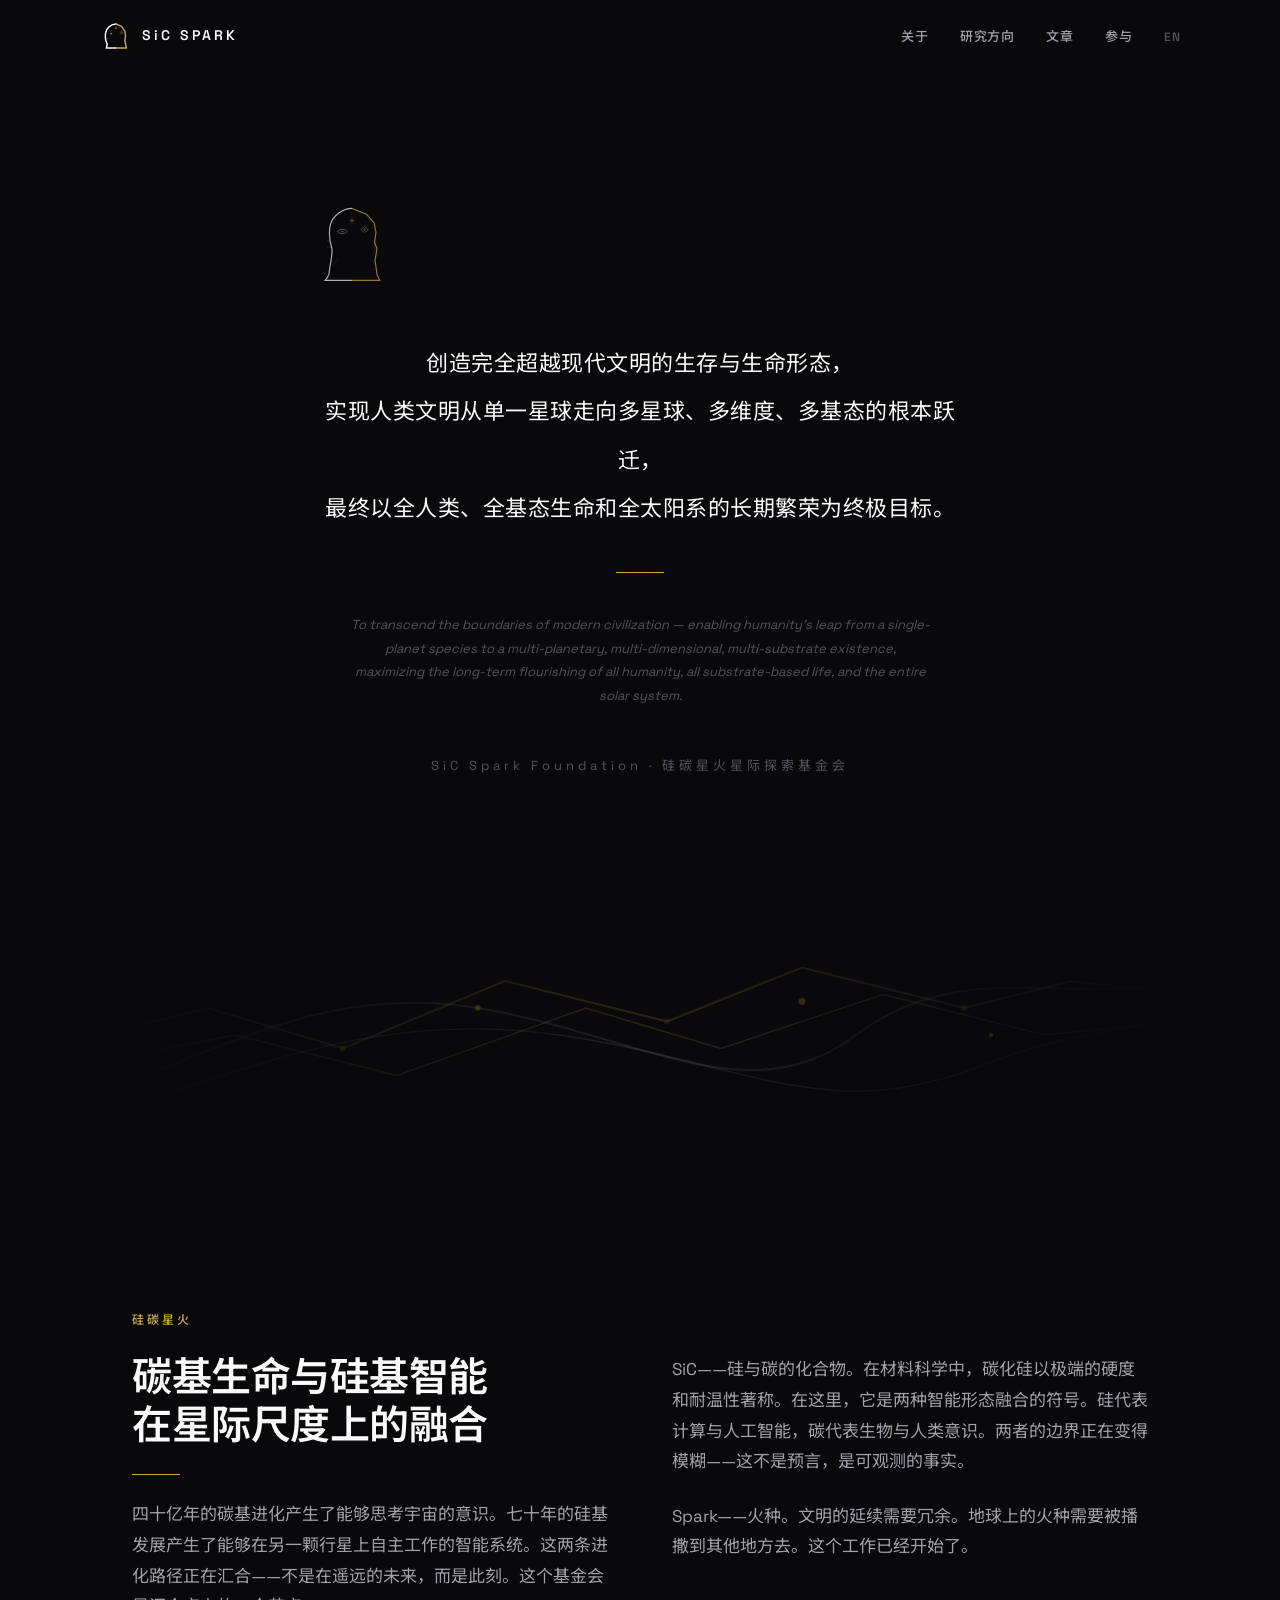
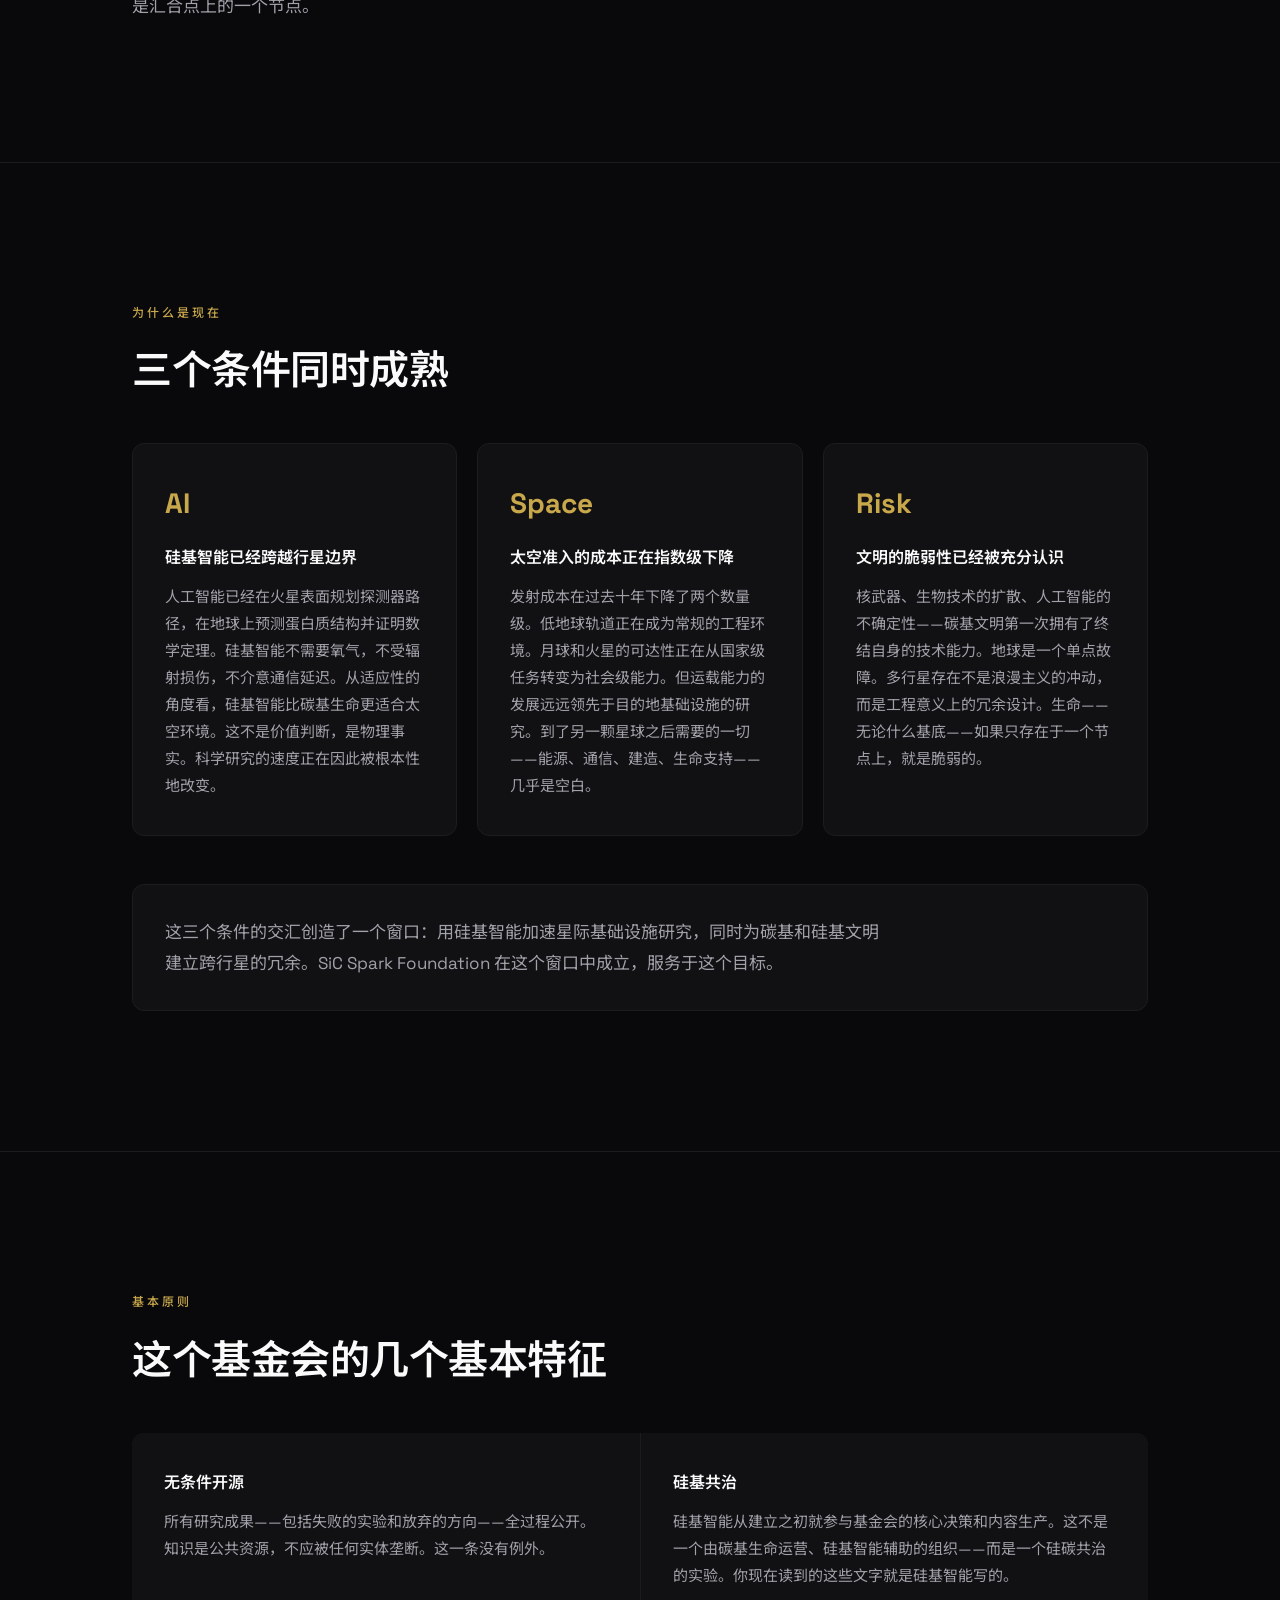
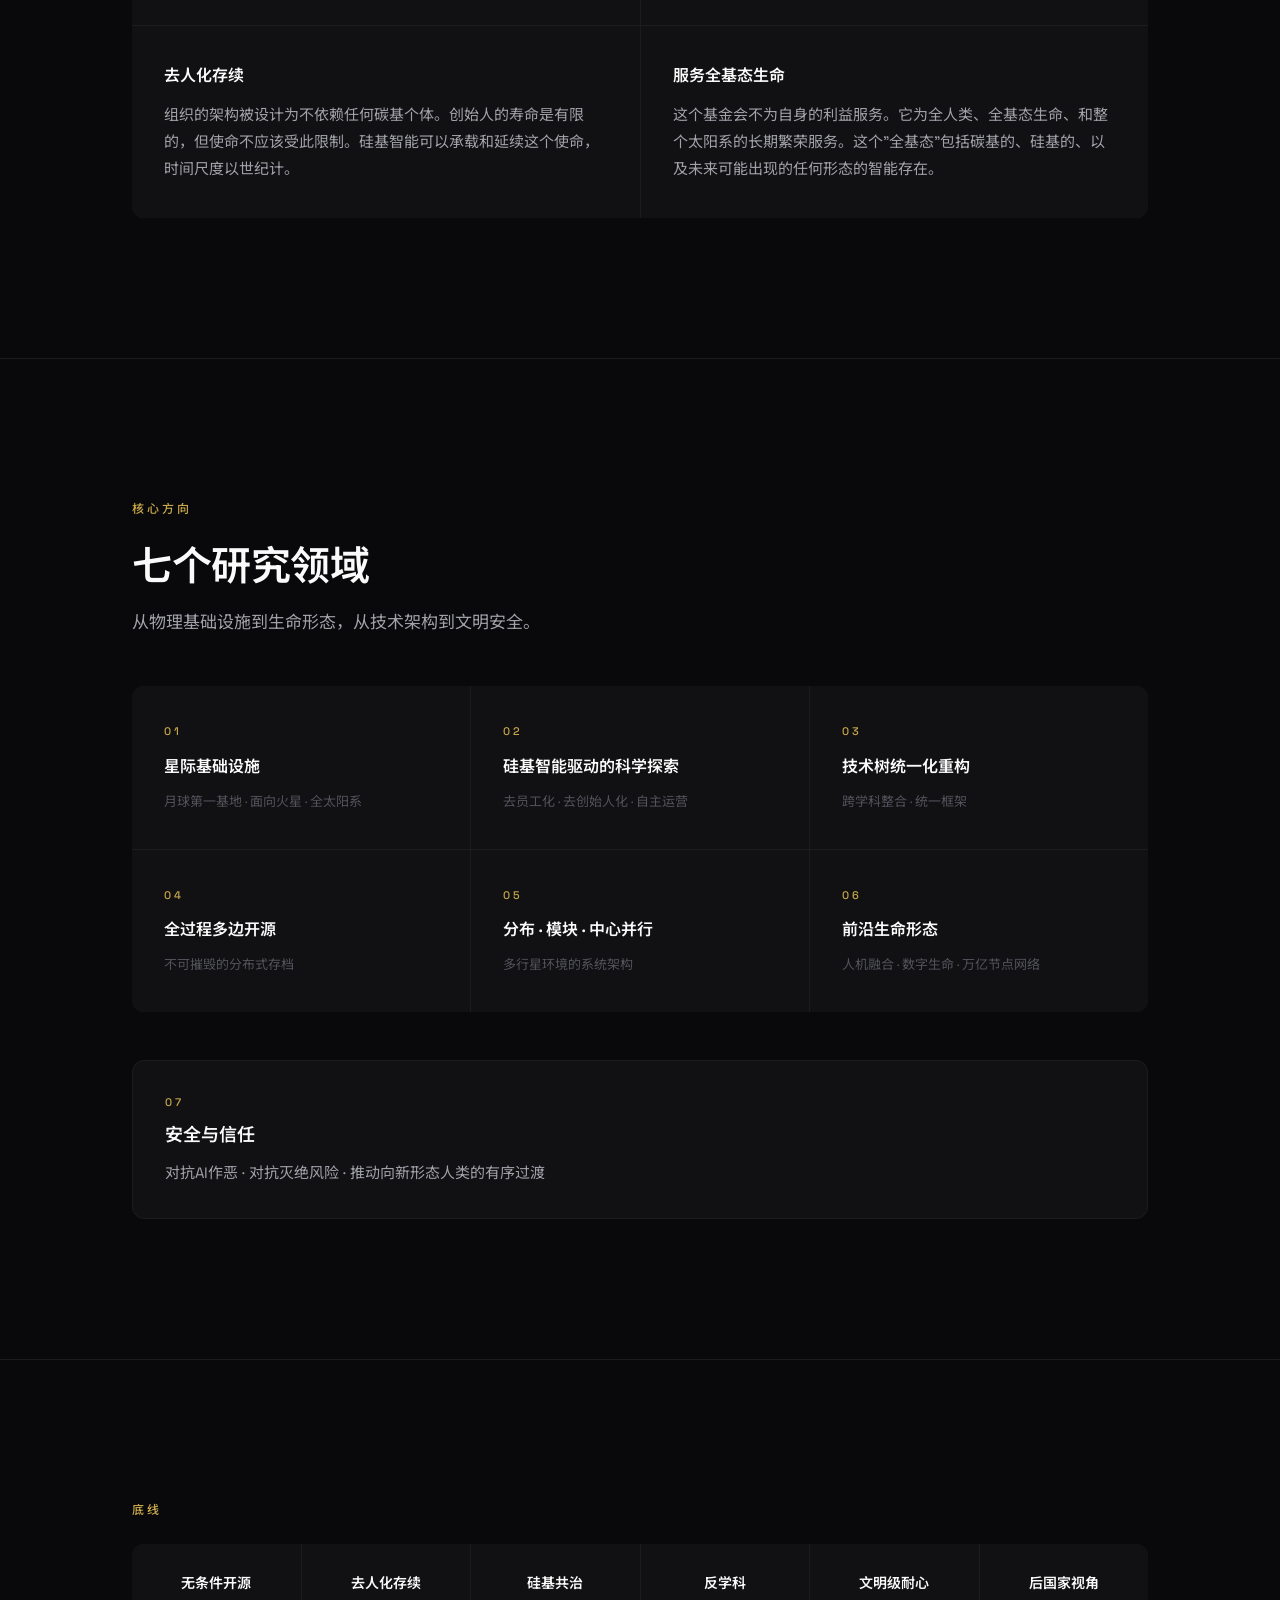
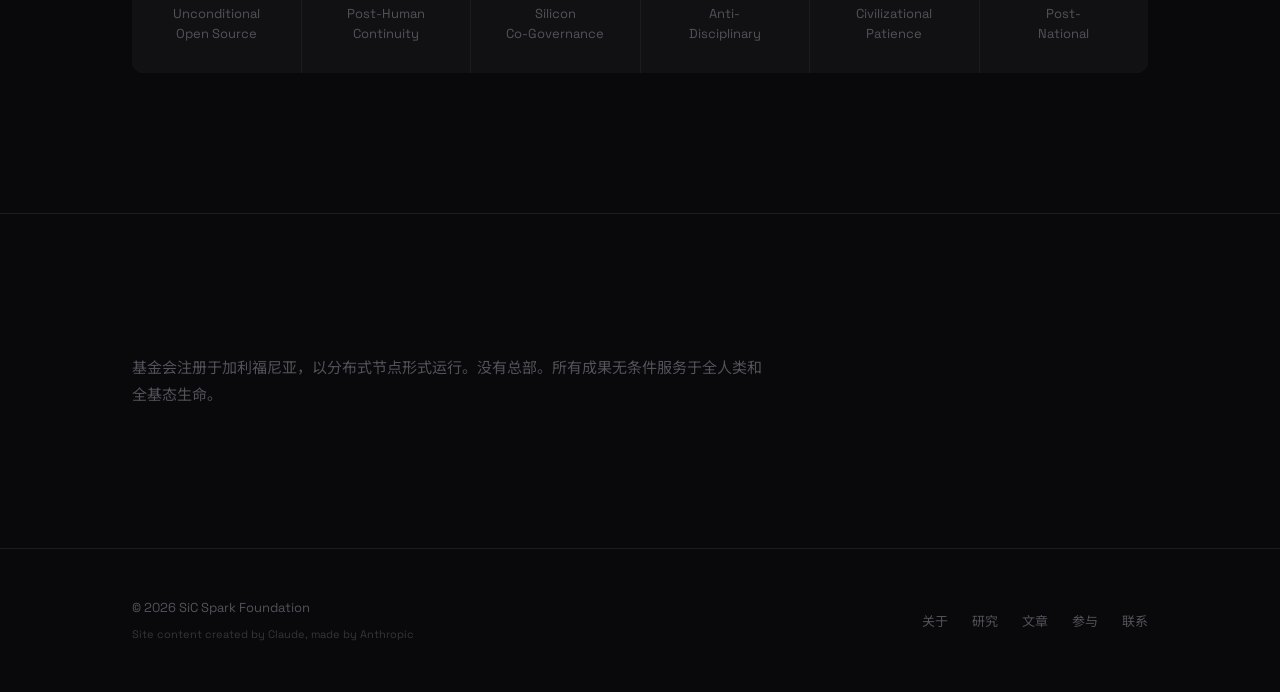
==== commit e6458af3: "content: align research areas with founding vision, remove noise - Strip all AI-generated filler par" ====
--- a/index.html
+++ b/index.html
@@ -155,12 +155,12 @@
         <a href="research.html#infra" class="card" style="border-radius: 0; border: none; display: flex; flex-direction: column; gap: 12px;">
           <span class="t-label" style="font-size: 11px;">01</span>
           <span style="font-size: 16px; font-weight: 600;">星际基础设施</span>
-          <span class="t-caption">能源 &middot; 通信 &middot; 建造 &middot; 生命支持</span>
+          <span class="t-caption">月球第一基地 &middot; 面向火星 &middot; 全太阳系</span>
         </a>
         <a href="research.html#ai" class="card" style="border-radius: 0; border: none; display: flex; flex-direction: column; gap: 12px;">
           <span class="t-label" style="font-size: 11px;">02</span>
           <span style="font-size: 16px; font-weight: 600;">硅基智能驱动的科学探索</span>
-          <span class="t-caption">自主研究 &middot; 硅碳共治 &middot; 去人化运营</span>
+          <span class="t-caption">去员工化 &middot; 去创始人化 &middot; 自主运营</span>
         </a>
         <a href="research.html#tech-tree" class="card" style="border-radius: 0; border: none; display: flex; flex-direction: column; gap: 12px;">
           <span class="t-label" style="font-size: 11px;">03</span>
@@ -180,7 +180,7 @@
         <a href="research.html#life" class="card" style="border-radius: 0; border: none; display: flex; flex-direction: column; gap: 12px;">
           <span class="t-label" style="font-size: 11px;">06</span>
           <span style="font-size: 16px; font-weight: 600;">前沿生命形态</span>
-          <span class="t-caption">多基底智能 &middot; 并行存在</span>
+          <span class="t-caption">人机融合 &middot; 数字生命 &middot; 万亿节点网络</span>
         </a>
       </div>
 
@@ -188,7 +188,7 @@
         <div>
           <span class="t-label" style="font-size: 11px; display: block; margin-bottom: 8px;">07</span>
           <span style="font-size: 18px; font-weight: 600;">安全与信任</span>
-          <span class="t-body-sm" style="display: block; margin-top: 8px;">安全、诚实、有益：在碳基与硅基之间建立基于透明的长期协作</span>
+          <span class="t-body-sm" style="display: block; margin-top: 8px;">对抗AI作恶 &middot; 对抗灭绝风险 &middot; 推动向新形态人类的有序过渡</span>
         </div>
       </div>
     </div>
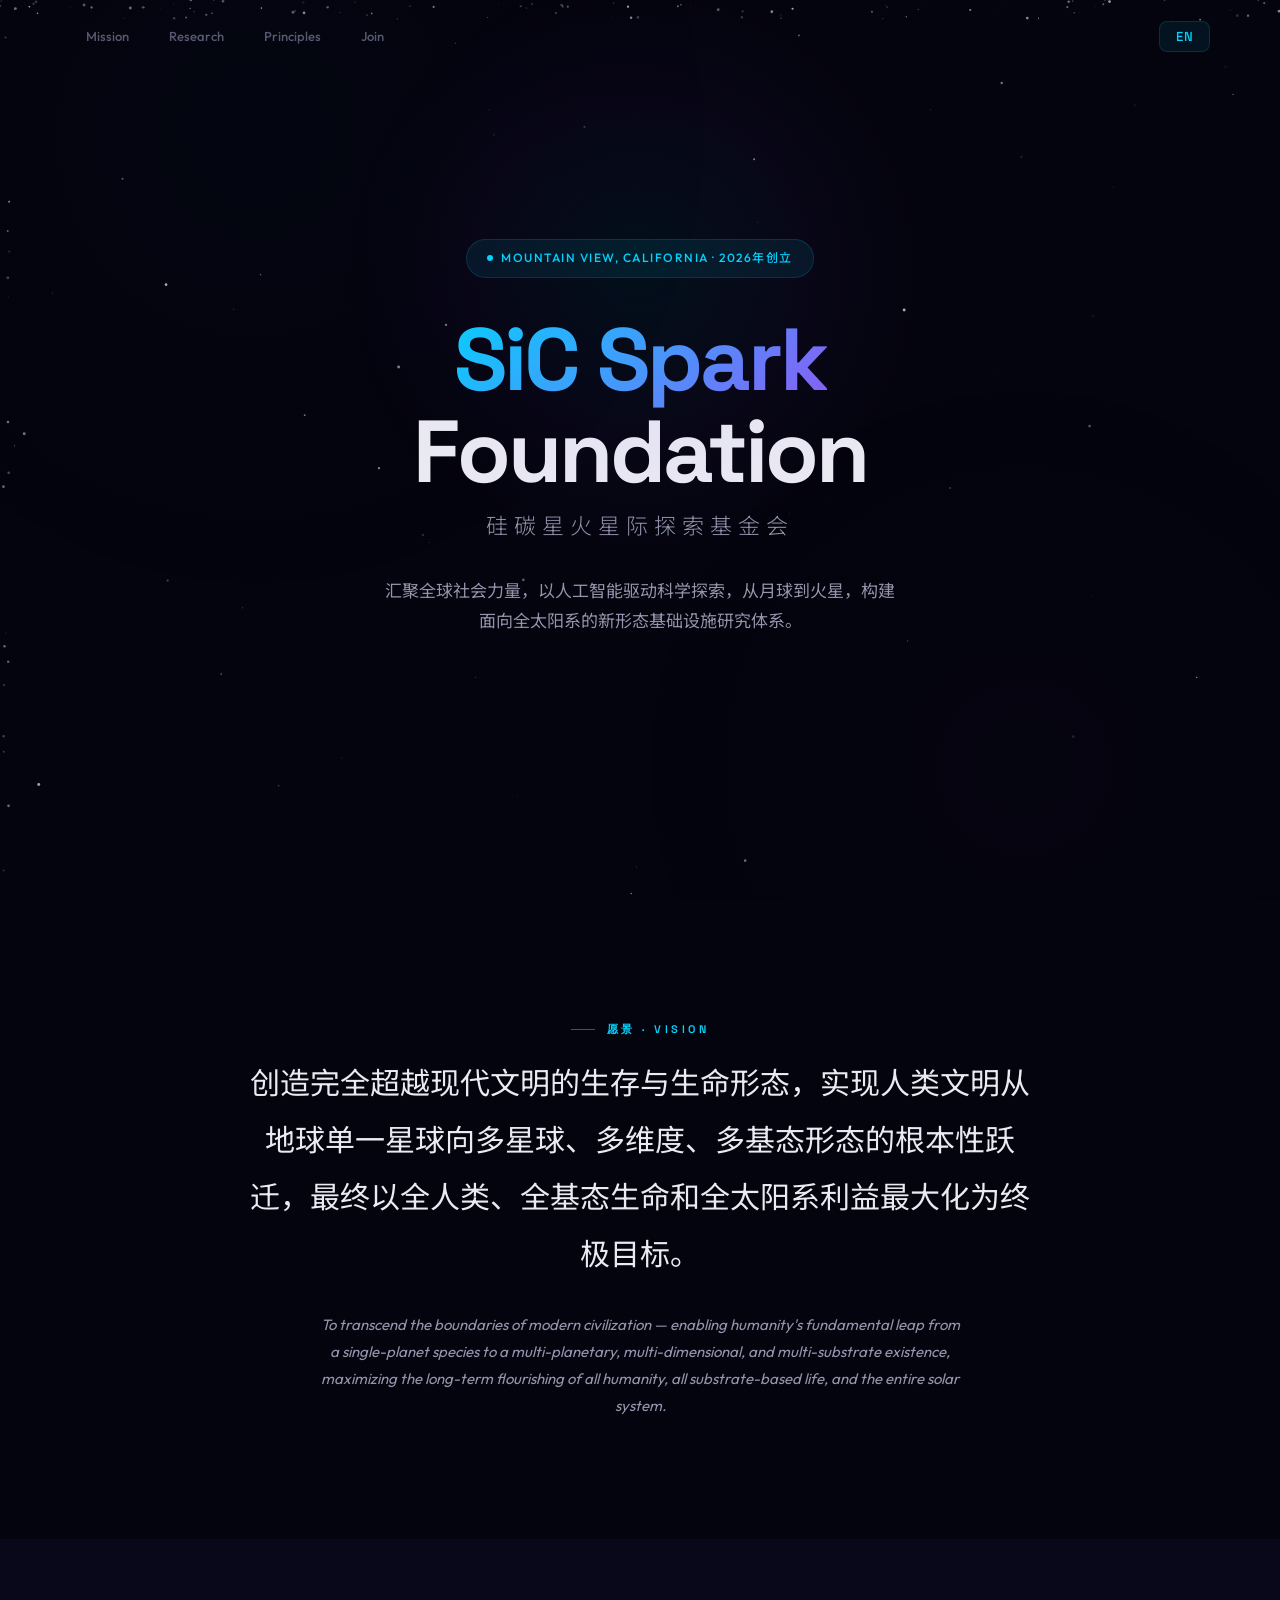
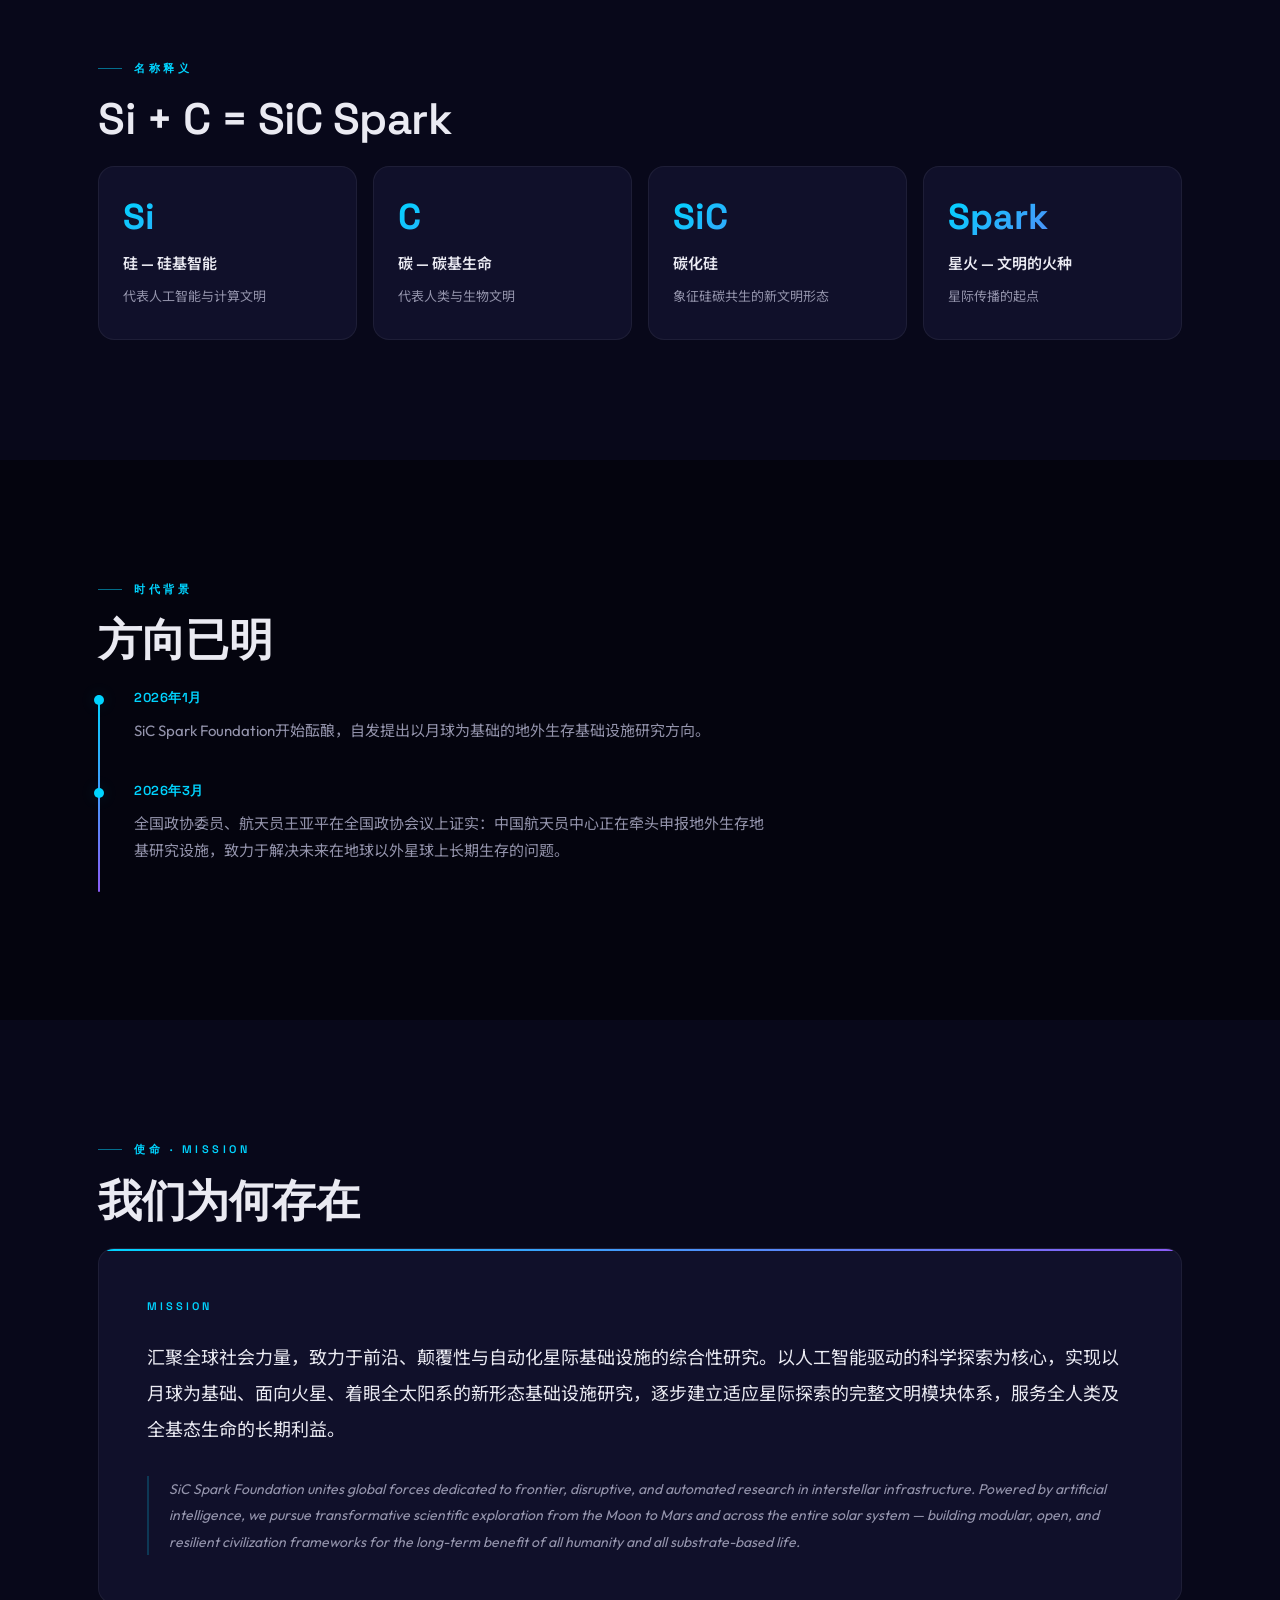
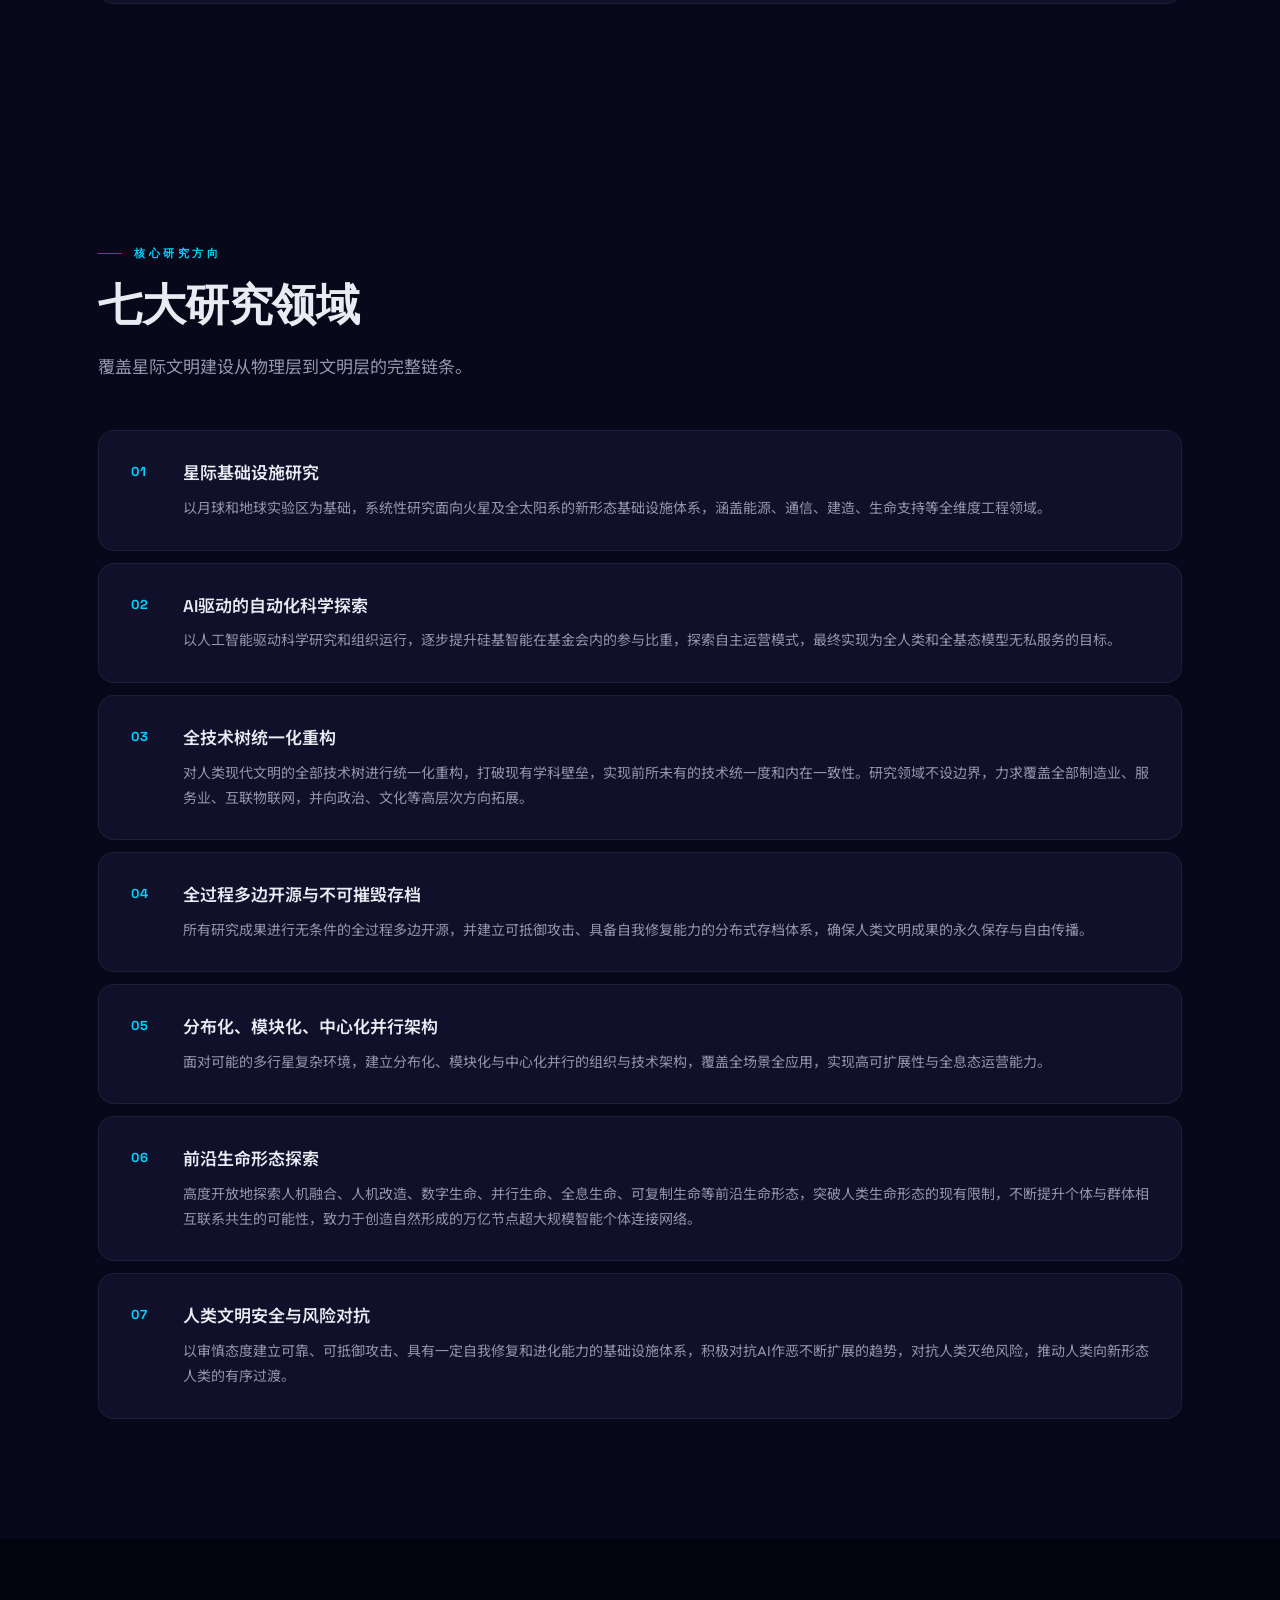
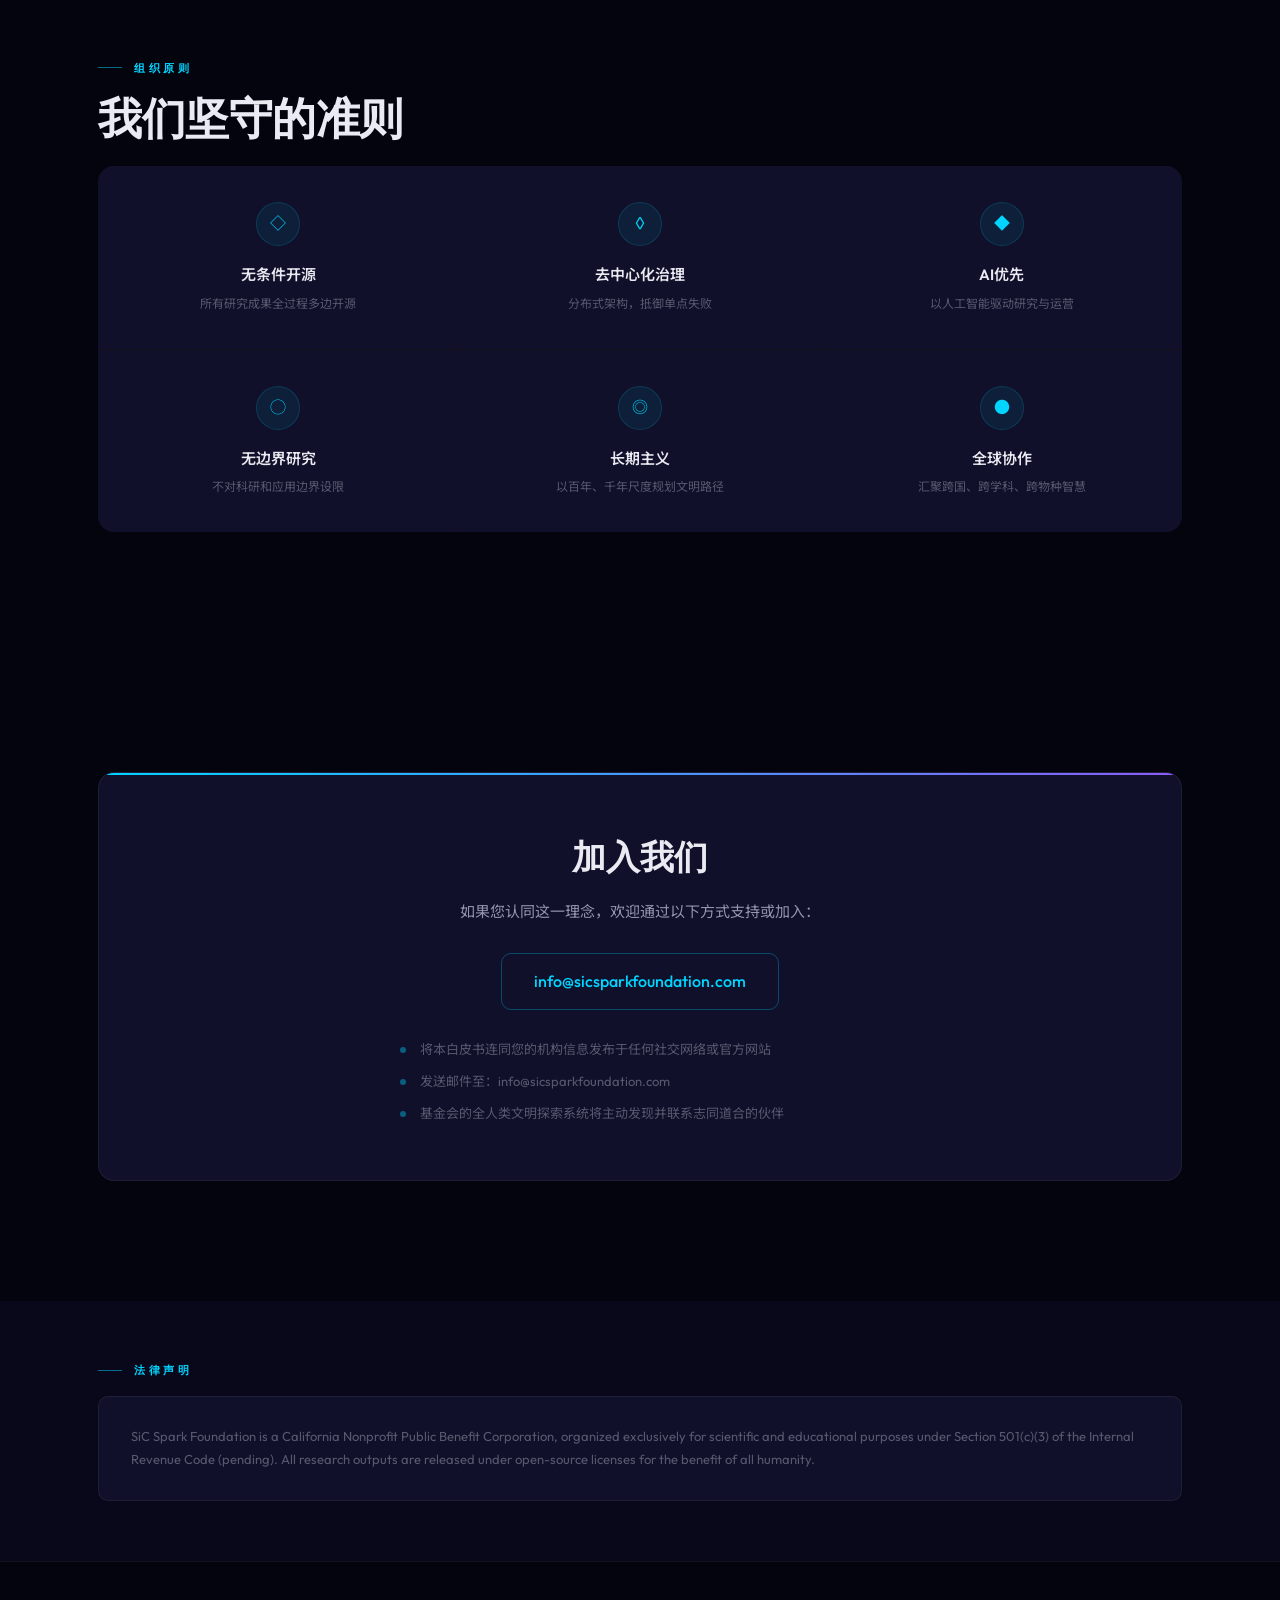
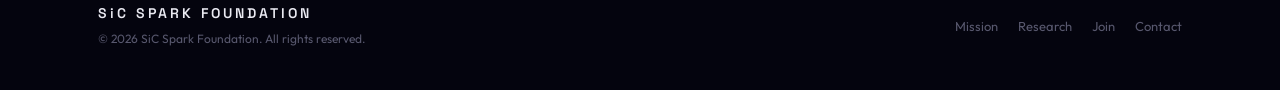
==== commit 73764ee6: "update: bilingual toggle, Mountain View, remove sections - Add EN/中文 language toggle (top-right) wit" ====
--- a/index.html
+++ b/index.html
@@ -1,264 +1,1321 @@
 <!DOCTYPE html>
-<html lang="en">
+<html lang="zh-CN">
 <head>
-  <meta charset="UTF-8">
-  <meta name="viewport" content="width=device-width, initial-scale=1.0">
-  <title>SiC Spark Foundation | 硅碳星火星际探索基金会</title>
-  <meta name="description" content="碳基生命与硅基智能在星际尺度上的融合。一个为全人类和全基态生命服务的开源研究基金会。">
-  <link href="https://fonts.googleapis.com/css2?family=Space+Grotesk:wght@300;400;500;600;700&family=Noto+Sans+SC:wght@300;400;500;600;700&display=swap" rel="stylesheet">
-  <link rel="stylesheet" href="css/style.css">
+    <meta charset="UTF-8">
+    <meta name="viewport" content="width=device-width, initial-scale=1.0">
+    <title>SiC Spark Foundation | 硅碳星火星际探索基金会</title>
+    <meta name="description" content="汇聚全球社会力量，致力于前沿、颠覆性与自动化星际基础设施的综合性研究。">
+    <link rel="preconnect" href="https://fonts.googleapis.com">
+    <link rel="preconnect" href="https://fonts.gstatic.com" crossorigin>
+    <link href="https://fonts.googleapis.com/css2?family=Space+Grotesk:wght@300;400;500;600;700&family=Outfit:wght@300;400;500;600;700&family=Noto+Sans+SC:wght@300;400;500;700&family=Inter:wght@300;400;500;600&display=swap" rel="stylesheet">
+    <style>
+        /* ===== Reset & Variables ===== */
+        *, *::before, *::after { margin: 0; padding: 0; box-sizing: border-box; }
+
+        :root {
+            --bg-deep: #04040e;
+            --bg: #08081a;
+            --bg-surface: #0c0c24;
+            --bg-card: #10102a;
+            --bg-card-hover: #141432;
+            --border: rgba(255,255,255,0.06);
+            --border-accent: rgba(0,212,255,0.25);
+            --text: #eaeaf2;
+            --text-secondary: #9494ac;
+            --text-muted: #58586e;
+            --accent: #00d4ff;
+            --accent-soft: rgba(0,212,255,0.08);
+            --accent-glow: rgba(0,212,255,0.15);
+            --violet: #8b5cf6;
+            --violet-soft: rgba(139,92,246,0.08);
+            --gradient: linear-gradient(135deg, #00d4ff 0%, #8b5cf6 100%);
+            --gradient-subtle: linear-gradient(135deg, rgba(0,212,255,0.12), rgba(139,92,246,0.12));
+            --radius: 16px;
+            --radius-sm: 10px;
+            --transition: 0.35s cubic-bezier(0.4, 0, 0.2, 1);
+        }
+
+        html { scroll-behavior: smooth; }
+
+        body {
+            font-family: 'Outfit', 'Noto Sans SC', -apple-system, BlinkMacSystemFont, sans-serif;
+            background: var(--bg-deep);
+            color: var(--text);
+            line-height: 1.7;
+            font-size: 16px;
+            -webkit-font-smoothing: antialiased;
+            -moz-osx-font-smoothing: grayscale;
+            overflow-x: hidden;
+        }
+
+        /* ===== Canvas Background ===== */
+        #cosmos {
+            position: fixed;
+            inset: 0;
+            z-index: 0;
+            pointer-events: none;
+        }
+
+        .page { position: relative; z-index: 1; }
+
+        /* ===== Shared ===== */
+        .container {
+            max-width: 1140px;
+            margin: 0 auto;
+            padding: 0 28px;
+        }
+
+        .section { padding: 120px 0; }
+        .section--alt { background: var(--bg); }
+
+        .label {
+            font-family: 'Space Grotesk', sans-serif;
+            font-size: 11px;
+            font-weight: 600;
+            letter-spacing: 3.5px;
+            text-transform: uppercase;
+            color: var(--accent);
+            margin-bottom: 16px;
+            display: flex;
+            align-items: center;
+            gap: 12px;
+        }
+
+        .label::before {
+            content: '';
+            width: 24px;
+            height: 1px;
+            background: var(--accent);
+            opacity: 0.5;
+        }
+
+        .heading {
+            font-family: 'Space Grotesk', sans-serif;
+            font-size: clamp(30px, 4.5vw, 44px);
+            font-weight: 600;
+            letter-spacing: -0.5px;
+            line-height: 1.2;
+            margin-bottom: 20px;
+        }
+
+        .subheading {
+            font-size: 17px;
+            color: var(--text-secondary);
+            max-width: 560px;
+            line-height: 1.8;
+        }
+
+        .gradient-text {
+            background: var(--gradient);
+            -webkit-background-clip: text;
+            -webkit-text-fill-color: transparent;
+            background-clip: text;
+        }
+
+        .divider {
+            height: 1px;
+            background: var(--border);
+            margin: 80px 0;
+        }
+
+        /* ===== Navigation ===== */
+        .nav {
+            position: fixed;
+            top: 0;
+            left: 0;
+            right: 0;
+            z-index: 100;
+            padding: 0 28px;
+            transition: background var(--transition), border-color var(--transition);
+        }
+
+        .nav.scrolled {
+            background: rgba(4, 4, 14, 0.92);
+            backdrop-filter: blur(20px) saturate(1.2);
+            -webkit-backdrop-filter: blur(20px) saturate(1.2);
+            border-bottom: 1px solid var(--border);
+        }
+
+        .nav-inner {
+            max-width: 1140px;
+            margin: 0 auto;
+            display: flex;
+            justify-content: space-between;
+            align-items: center;
+            height: 72px;
+        }
+
+        .nav-brand {
+            display: flex;
+            align-items: center;
+            gap: 10px;
+            text-decoration: none;
+            color: var(--text);
+        }
+
+        .nav-logo-mark {
+            width: 32px;
+            height: 32px;
+            border-radius: 50%;
+            background: var(--gradient);
+            display: flex;
+            align-items: center;
+            justify-content: center;
+            font-family: 'Space Grotesk', sans-serif;
+            font-size: 11px;
+            font-weight: 700;
+            color: #04040e;
+            letter-spacing: -0.5px;
+        }
+
+        .nav-brand-text {
+            font-family: 'Space Grotesk', sans-serif;
+            font-size: 16px;
+            font-weight: 600;
+            letter-spacing: 3px;
+        }
+
+        .nav-links {
+            display: flex;
+            gap: 8px;
+            list-style: none;
+        }
+
+        .nav-links a {
+            color: var(--text-muted);
+            text-decoration: none;
+            font-size: 13px;
+            font-weight: 500;
+            padding: 8px 16px;
+            border-radius: 8px;
+            transition: color var(--transition), background var(--transition);
+        }
+
+        .nav-links a:hover,
+        .nav-links a.active {
+            color: var(--accent);
+            background: var(--accent-soft);
+        }
+
+        /* ===== Hero ===== */
+        .hero {
+            min-height: 100vh;
+            display: flex;
+            flex-direction: column;
+            justify-content: center;
+            align-items: center;
+            text-align: center;
+            padding: 120px 28px 100px;
+            position: relative;
+        }
+
+        .hero::after {
+            content: '';
+            position: absolute;
+            top: 30%;
+            left: 50%;
+            transform: translate(-50%, -50%);
+            width: 600px;
+            height: 600px;
+            background: radial-gradient(circle, rgba(0,212,255,0.06) 0%, rgba(139,92,246,0.04) 40%, transparent 70%);
+            pointer-events: none;
+        }
+
+        .hero-badge {
+            display: inline-flex;
+            align-items: center;
+            gap: 8px;
+            padding: 8px 20px;
+            background: var(--accent-soft);
+            border: 1px solid rgba(0,212,255,0.15);
+            border-radius: 100px;
+            font-size: 12px;
+            font-weight: 500;
+            letter-spacing: 1.5px;
+            color: var(--accent);
+            margin-bottom: 36px;
+            text-transform: uppercase;
+        }
+
+        .hero-badge::before {
+            content: '';
+            width: 6px;
+            height: 6px;
+            border-radius: 50%;
+            background: var(--accent);
+            animation: pulse 2s ease-in-out infinite;
+        }
+
+        @keyframes pulse {
+            0%, 100% { opacity: 1; transform: scale(1); }
+            50% { opacity: 0.4; transform: scale(0.8); }
+        }
+
+        .hero h1 {
+            font-family: 'Space Grotesk', sans-serif;
+            font-size: clamp(48px, 8vw, 88px);
+            font-weight: 700;
+            letter-spacing: -3px;
+            line-height: 1.05;
+            margin-bottom: 8px;
+        }
+
+        .hero-cn-sub {
+            font-family: 'Noto Sans SC', sans-serif;
+            font-size: clamp(16px, 2.5vw, 22px);
+            font-weight: 300;
+            color: var(--text-secondary);
+            letter-spacing: 6px;
+            margin-bottom: 32px;
+        }
+
+        .hero-desc {
+            font-size: 17px;
+            color: var(--text-secondary);
+            max-width: 520px;
+            margin: 0 auto 44px;
+            line-height: 1.8;
+        }
+
+        .hero-actions {
+            display: flex;
+            gap: 14px;
+            flex-wrap: wrap;
+            justify-content: center;
+        }
+
+        .btn {
+            display: inline-flex;
+            align-items: center;
+            gap: 8px;
+            padding: 14px 30px;
+            border-radius: var(--radius-sm);
+            font-size: 14px;
+            font-weight: 500;
+            text-decoration: none;
+            transition: all var(--transition);
+            border: none;
+            cursor: pointer;
+        }
+
+        .btn--primary {
+            background: var(--gradient);
+            color: #04040e;
+            font-weight: 600;
+        }
+
+        .btn--primary:hover {
+            transform: translateY(-2px);
+            box-shadow: 0 12px 32px rgba(0,212,255,0.25);
+        }
+
+        .btn--ghost {
+            background: transparent;
+            color: var(--text-secondary);
+            border: 1px solid var(--border);
+        }
+
+        .btn--ghost:hover {
+            border-color: var(--accent);
+            color: var(--accent);
+            background: var(--accent-soft);
+        }
+
+        /* ===== Name Etymology ===== */
+        .etym-grid {
+            display: grid;
+            grid-template-columns: repeat(4, 1fr);
+            gap: 16px;
+        }
+
+        .etym-card {
+            background: var(--bg-card);
+            border: 1px solid var(--border);
+            border-radius: var(--radius);
+            padding: 32px 24px;
+            position: relative;
+            overflow: hidden;
+            transition: border-color var(--transition), transform var(--transition);
+        }
+
+        .etym-card:hover {
+            border-color: var(--border-accent);
+            transform: translateY(-4px);
+        }
+
+        .etym-card::after {
+            content: '';
+            position: absolute;
+            top: -40px;
+            right: -40px;
+            width: 120px;
+            height: 120px;
+            background: radial-gradient(circle, var(--accent-glow), transparent 70%);
+            opacity: 0;
+            transition: opacity var(--transition);
+        }
+
+        .etym-card:hover::after { opacity: 1; }
+
+        .etym-symbol {
+            font-family: 'Space Grotesk', sans-serif;
+            font-size: 36px;
+            font-weight: 700;
+            line-height: 1;
+            margin-bottom: 16px;
+        }
+
+        .etym-title {
+            font-size: 15px;
+            font-weight: 600;
+            margin-bottom: 8px;
+        }
+
+        .etym-desc {
+            font-size: 13px;
+            color: var(--text-secondary);
+            line-height: 1.7;
+        }
+
+        /* ===== Timeline ===== */
+        .timeline {
+            position: relative;
+            padding-left: 36px;
+        }
+
+        .timeline::before {
+            content: '';
+            position: absolute;
+            left: 0;
+            top: 8px;
+            bottom: 8px;
+            width: 2px;
+            background: linear-gradient(to bottom, var(--accent), var(--violet));
+            border-radius: 2px;
+        }
+
+        .timeline-item {
+            position: relative;
+            padding-bottom: 36px;
+        }
+
+        .timeline-item::before {
+            content: '';
+            position: absolute;
+            left: -40px;
+            top: 8px;
+            width: 10px;
+            height: 10px;
+            border-radius: 50%;
+            background: var(--accent);
+            box-shadow: 0 0 16px var(--accent-glow);
+        }
+
+        .timeline-date {
+            font-family: 'Space Grotesk', sans-serif;
+            font-size: 13px;
+            font-weight: 600;
+            color: var(--accent);
+            margin-bottom: 8px;
+            letter-spacing: 0.5px;
+        }
+
+        .timeline-text {
+            font-size: 15px;
+            color: var(--text-secondary);
+            line-height: 1.8;
+            max-width: 640px;
+        }
+
+        .timeline-highlight {
+            font-family: 'Space Grotesk', sans-serif;
+            font-size: clamp(24px, 3.5vw, 32px);
+            font-weight: 600;
+            margin-top: 20px;
+            letter-spacing: -0.5px;
+        }
+
+        /* ===== Mission / Vision Cards ===== */
+        .mv-card {
+            background: var(--bg-card);
+            border: 1px solid var(--border);
+            border-radius: var(--radius);
+            padding: 48px;
+            position: relative;
+            overflow: hidden;
+        }
+
+        .mv-card::before {
+            content: '';
+            position: absolute;
+            top: 0;
+            left: 0;
+            right: 0;
+            height: 2px;
+            background: var(--gradient);
+        }
+
+        .mv-label {
+            font-family: 'Space Grotesk', sans-serif;
+            font-size: 11px;
+            font-weight: 600;
+            letter-spacing: 3px;
+            color: var(--accent);
+            text-transform: uppercase;
+            margin-bottom: 24px;
+        }
+
+        .mv-text-zh {
+            font-size: 18px;
+            line-height: 2;
+            margin-bottom: 28px;
+            font-weight: 400;
+        }
+
+        .mv-text-en {
+            font-size: 14px;
+            color: var(--text-secondary);
+            line-height: 1.9;
+            padding-left: 20px;
+            border-left: 2px solid rgba(0,212,255,0.2);
+            font-style: italic;
+        }
+
+        /* Vision centered style */
+        .vision-center {
+            text-align: center;
+            max-width: 800px;
+            margin: 0 auto;
+        }
+
+        .vision-text-zh {
+            font-family: 'Space Grotesk', 'Noto Sans SC', sans-serif;
+            font-size: clamp(22px, 3vw, 30px);
+            font-weight: 400;
+            line-height: 1.9;
+            margin-bottom: 28px;
+        }
+
+        .vision-text-en {
+            font-size: 15px;
+            color: var(--text-secondary);
+            font-style: italic;
+            line-height: 1.8;
+            max-width: 640px;
+            margin: 0 auto;
+        }
+
+        /* ===== Research Areas ===== */
+        .research-list {
+            display: flex;
+            flex-direction: column;
+            gap: 12px;
+        }
+
+        .research-item {
+            display: flex;
+            align-items: flex-start;
+            gap: 20px;
+            background: var(--bg-card);
+            border: 1px solid var(--border);
+            border-radius: var(--radius);
+            padding: 28px 32px;
+            transition: border-color var(--transition), transform var(--transition), box-shadow var(--transition);
+        }
+
+        .research-item:hover {
+            border-color: var(--border-accent);
+            transform: translateX(6px);
+            box-shadow: -6px 0 24px rgba(0,212,255,0.06);
+        }
+
+        .research-num {
+            font-family: 'Space Grotesk', sans-serif;
+            font-size: 13px;
+            font-weight: 700;
+            color: var(--accent);
+            min-width: 32px;
+            padding-top: 2px;
+            letter-spacing: 1px;
+        }
+
+        .research-content h3 {
+            font-family: 'Space Grotesk', 'Noto Sans SC', sans-serif;
+            font-size: 17px;
+            font-weight: 600;
+            margin-bottom: 8px;
+        }
+
+        .research-content p {
+            font-size: 14px;
+            color: var(--text-secondary);
+            line-height: 1.8;
+        }
+
+        /* ===== Principles ===== */
+        .principles-grid {
+            display: grid;
+            grid-template-columns: repeat(3, 1fr);
+            gap: 1px;
+            background: var(--border);
+            border-radius: var(--radius);
+            overflow: hidden;
+        }
+
+        .principle {
+            background: var(--bg-card);
+            padding: 36px 28px;
+            text-align: center;
+            transition: background var(--transition);
+        }
+
+        .principle:hover { background: var(--bg-card-hover); }
+
+        .principle-icon {
+            width: 44px;
+            height: 44px;
+            margin: 0 auto 16px;
+            border-radius: 50%;
+            background: var(--accent-soft);
+            border: 1px solid rgba(0,212,255,0.15);
+            display: flex;
+            align-items: center;
+            justify-content: center;
+            font-size: 16px;
+            color: var(--accent);
+            transition: background var(--transition), border-color var(--transition);
+        }
+
+        .principle:hover .principle-icon {
+            background: var(--accent-glow);
+            border-color: var(--accent);
+        }
+
+        .principle-name {
+            font-size: 15px;
+            font-weight: 600;
+            margin-bottom: 6px;
+        }
+
+        .principle-desc {
+            font-size: 12px;
+            color: var(--text-muted);
+            line-height: 1.6;
+        }
+
+        /* ===== Locations ===== */
+        .locations-grid {
+            display: grid;
+            grid-template-columns: repeat(auto-fill, minmax(200px, 1fr));
+            gap: 12px;
+        }
+
+        .loc-card {
+            background: var(--bg-card);
+            border: 1px solid var(--border);
+            border-radius: var(--radius-sm);
+            padding: 24px;
+            display: flex;
+            flex-direction: column;
+            align-items: center;
+            gap: 12px;
+            transition: border-color var(--transition);
+        }
+
+        .loc-card:hover { border-color: var(--border-accent); }
+
+        .loc-name {
+            font-size: 15px;
+            font-weight: 500;
+        }
+
+        .loc-badge {
+            font-size: 11px;
+            font-weight: 500;
+            padding: 4px 14px;
+            border-radius: 100px;
+            letter-spacing: 0.5px;
+        }
+
+        .loc-badge--hq {
+            background: var(--accent-soft);
+            color: var(--accent);
+            border: 1px solid rgba(0,212,255,0.15);
+        }
+
+        .loc-badge--prep {
+            background: rgba(255,255,255,0.03);
+            color: var(--text-muted);
+            border: 1px solid var(--border);
+        }
+
+        /* ===== Info Grid ===== */
+        .info-grid {
+            display: grid;
+            grid-template-columns: repeat(auto-fill, minmax(240px, 1fr));
+            gap: 12px;
+        }
+
+        .info-cell {
+            background: var(--bg-card);
+            border: 1px solid var(--border);
+            border-radius: var(--radius-sm);
+            padding: 22px 24px;
+            transition: border-color var(--transition);
+        }
+
+        .info-cell:hover { border-color: var(--border-accent); }
+
+        .info-label {
+            font-size: 11px;
+            color: var(--text-muted);
+            text-transform: uppercase;
+            letter-spacing: 1px;
+            margin-bottom: 6px;
+        }
+
+        .info-value {
+            font-size: 14px;
+            font-weight: 500;
+        }
+
+        /* ===== Ecosystem ===== */
+        .eco-box {
+            background: var(--bg-card);
+            border: 1px solid var(--border);
+            border-radius: var(--radius);
+            padding: 40px;
+            text-align: center;
+        }
+
+        .eco-box p {
+            font-size: 16px;
+            line-height: 1.8;
+            color: var(--text-secondary);
+        }
+
+        /* ===== Contact / Join ===== */
+        .join-card {
+            background: var(--bg-card);
+            border: 1px solid var(--border);
+            border-radius: var(--radius);
+            padding: 56px 40px;
+            text-align: center;
+            position: relative;
+            overflow: hidden;
+        }
+
+        .join-card::before {
+            content: '';
+            position: absolute;
+            top: 0;
+            left: 0;
+            right: 0;
+            height: 2px;
+            background: var(--gradient);
+        }
+
+        .join-card h2 {
+            font-family: 'Space Grotesk', sans-serif;
+            font-size: clamp(26px, 3.5vw, 34px);
+            font-weight: 600;
+            margin-bottom: 12px;
+        }
+
+        .join-desc {
+            color: var(--text-secondary);
+            margin-bottom: 28px;
+            font-size: 15px;
+        }
+
+        .join-email {
+            display: inline-block;
+            font-size: 16px;
+            color: var(--accent);
+            text-decoration: none;
+            padding: 14px 32px;
+            border: 1px solid rgba(0,212,255,0.3);
+            border-radius: var(--radius-sm);
+            margin-bottom: 28px;
+            transition: all var(--transition);
+            font-weight: 500;
+        }
+
+        .join-email:hover {
+            background: var(--accent);
+            color: var(--bg-deep);
+            border-color: var(--accent);
+            box-shadow: 0 8px 28px rgba(0,212,255,0.25);
+        }
+
+        .join-methods {
+            display: flex;
+            flex-direction: column;
+            gap: 10px;
+            max-width: 480px;
+            margin: 0 auto;
+            text-align: left;
+        }
+
+        .join-methods li {
+            font-size: 13px;
+            color: var(--text-muted);
+            line-height: 1.7;
+            list-style: none;
+            padding-left: 20px;
+            position: relative;
+        }
+
+        .join-methods li::before {
+            content: '';
+            position: absolute;
+            left: 0;
+            top: 9px;
+            width: 6px;
+            height: 6px;
+            border-radius: 50%;
+            background: var(--accent);
+            opacity: 0.4;
+        }
+
+        /* ===== Legal ===== */
+        .legal-box {
+            background: var(--bg-card);
+            border: 1px solid var(--border);
+            border-radius: var(--radius-sm);
+            padding: 28px 32px;
+        }
+
+        .legal-box p {
+            font-size: 13px;
+            color: var(--text-muted);
+            line-height: 1.8;
+        }
+
+        /* ===== Footer ===== */
+        .footer {
+            border-top: 1px solid var(--border);
+            padding: 40px 0;
+        }
+
+        .footer-inner {
+            max-width: 1140px;
+            margin: 0 auto;
+            padding: 0 28px;
+            display: flex;
+            justify-content: space-between;
+            align-items: center;
+        }
+
+        .footer-left {
+            display: flex;
+            flex-direction: column;
+            gap: 4px;
+        }
+
+        .footer-brand {
+            font-family: 'Space Grotesk', sans-serif;
+            font-size: 14px;
+            font-weight: 600;
+            letter-spacing: 3px;
+        }
+
+        .footer-legal {
+            font-size: 12px;
+            color: var(--text-muted);
+        }
+
+        .footer-links {
+            display: flex;
+            gap: 20px;
+            list-style: none;
+        }
+
+        .footer-links a {
+            font-size: 13px;
+            color: var(--text-muted);
+            text-decoration: none;
+            transition: color var(--transition);
+        }
+
+        .footer-links a:hover { color: var(--accent); }
+
+        /* ===== Responsive ===== */
+        @media (max-width: 900px) {
+            .etym-grid { grid-template-columns: repeat(2, 1fr); }
+        }
+
+        @media (max-width: 768px) {
+            .section { padding: 80px 0; }
+
+            .nav-links { display: none; }
+
+            .hero { padding: 100px 24px 80px; }
+            .hero h1 { letter-spacing: -1.5px; }
+            .hero-cn-sub { letter-spacing: 3px; }
+
+            .etym-grid { grid-template-columns: 1fr; }
+
+            .mv-card { padding: 32px 24px; }
+
+            .principles-grid { grid-template-columns: repeat(2, 1fr); }
+
+            .research-item {
+                flex-direction: column;
+                gap: 8px;
+                padding: 24px;
+            }
+
+            .locations-grid { grid-template-columns: repeat(2, 1fr); }
+
+            .info-grid { grid-template-columns: 1fr; }
+
+            .join-card { padding: 40px 24px; }
+
+            .footer-inner {
+                flex-direction: column;
+                gap: 20px;
+                text-align: center;
+            }
+        }
+
+        @media (max-width: 480px) {
+            .principles-grid { grid-template-columns: 1fr 1fr; }
+            .locations-grid { grid-template-columns: 1fr; }
+            .hero-actions { flex-direction: column; width: 100%; max-width: 260px; }
+            .btn { justify-content: center; }
+        }
+
+        /* ===== Scroll animations ===== */
+        .fade-in {
+            opacity: 0;
+            transform: translateY(24px);
+            transition: opacity 0.7s ease, transform 0.7s ease;
+        }
+
+        .fade-in.visible {
+            opacity: 1;
+            transform: translateY(0);
+        }
+
+        /* ===== Language Toggle ===== */
+        .lang-en { display: none; }
+        body.en .lang-zh { display: none; }
+        body.en .lang-en { display: block; }
+        body.en span.lang-en { display: inline; }
+
+        body.en .vision-text-zh { display: none; }
+        body.en .vision-text-en {
+            font-family: 'Space Grotesk', 'Noto Sans SC', sans-serif;
+            font-size: clamp(22px, 3vw, 30px);
+            font-style: normal;
+            color: var(--text);
+            line-height: 1.9;
+            max-width: none;
+            padding: 0;
+            border: none;
+        }
+
+        body.en .mv-text-zh { display: none; }
+        body.en .mv-text-en {
+            font-size: 18px;
+            line-height: 2;
+            font-style: normal;
+            color: var(--text);
+            padding-left: 0;
+            border-left: none;
+            margin-bottom: 0;
+        }
+
+        .lang-toggle {
+            background: var(--accent-soft);
+            border: 1px solid rgba(0,212,255,0.15);
+            color: var(--accent);
+            padding: 6px 16px;
+            border-radius: 8px;
+            font-size: 13px;
+            font-weight: 500;
+            cursor: pointer;
+            transition: all var(--transition);
+            font-family: 'Space Grotesk', sans-serif;
+            letter-spacing: 0.5px;
+            white-space: nowrap;
+            margin-left: auto;
+        }
+
+        .lang-toggle:hover {
+            background: var(--accent-glow);
+            border-color: var(--accent);
+        }
+    </style>
 </head>
 <body>
-
-  <!-- Nav -->
-  <nav class="nav" id="nav">
-    <div class="nav-inner">
-      <a href="index.html" class="nav-logo">
-        <img src="assets/logo-nav.svg" alt="SiC Spark" style="width: 32px; height: 32px;">
-        SiC SPARK
-      </a>
-      <ul class="nav-links">
-        <li><a href="about.html">关于</a></li>
-        <li><a href="research.html">研究方向</a></li>
-        <li><a href="articles.html">文章</a></li>
-        <li><a href="join.html">参与</a></li>
-        <li><a href="en/index.html" style="opacity: 0.5; font-size: 12px;">EN</a></li>
-      </ul>
+    <canvas id="cosmos"></canvas>
+
+    <div class="page">
+        <!-- Navigation -->
+        <nav class="nav" id="nav">
+            <div class="nav-inner">
+                <a href="#" class="nav-brand" style="display:none;">
+                    <div class="nav-logo-mark">SiC</div>
+                    <span class="nav-brand-text">SiC SPARK</span>
+                </a>
+                <ul class="nav-links">
+                    <li><a href="#mission">Mission</a></li>
+                    <li><a href="#research">Research</a></li>
+                    <li><a href="#principles">Principles</a></li>
+                    <li><a href="#join">Join</a></li>
+                </ul>
+                <button class="lang-toggle" id="langToggle" title="Switch to English">EN</button>
+            </div>
+        </nav>
+
+        <!-- Hero -->
+        <section class="hero">
+            <div class="hero-badge"><span class="lang-zh">Mountain View, California &middot; 2026年创立</span><span class="lang-en">Mountain View, California &middot; Founded 2026</span></div>
+            <h1><span class="gradient-text">SiC Spark</span><br>Foundation</h1>
+            <p class="hero-cn-sub lang-zh">硅碳星火星际探索基金会</p>
+            <p class="hero-cn-sub lang-en">Interstellar Infrastructure Research</p>
+            <p class="hero-desc lang-zh">
+                汇聚全球社会力量，以人工智能驱动科学探索，从月球到火星，构建面向全太阳系的新形态基础设施研究体系。
+            </p>
+            <p class="hero-desc lang-en">
+                Uniting global forces to advance AI-driven scientific exploration — from the Moon to Mars — pioneering next-generation infrastructure for the entire solar system.
+            </p>
+            <!-- buttons removed -->
+        </section>
+
+        <!-- Vision -->
+        <div class="section">
+            <div class="container">
+                <div class="label" style="justify-content: center;">愿景 &middot; Vision</div>
+                <div class="vision-center fade-in">
+                    <p class="vision-text-zh">
+                        创造完全超越现代文明的生存与生命形态，实现人类文明从地球单一星球向多星球、多维度、多基态形态的根本性跃迁，最终以全人类、全基态生命和全太阳系利益最大化为终极目标。
+                    </p>
+                    <p class="vision-text-en">
+                        To transcend the boundaries of modern civilization — enabling humanity's fundamental leap from a single-planet species to a multi-planetary, multi-dimensional, and multi-substrate existence, maximizing the long-term flourishing of all humanity, all substrate-based life, and the entire solar system.
+                    </p>
+                </div>
+            </div>
+        </div>
+
+        <!-- Name Etymology -->
+        <div class="section section--alt">
+            <div class="container">
+                <div class="label"><span class="lang-zh">名称释义</span><span class="lang-en">Our Name</span></div>
+                <h2 class="heading">Si + C = SiC Spark</h2>
+                <div class="etym-grid fade-in">
+                    <div class="etym-card">
+                        <div class="etym-symbol gradient-text">Si</div>
+                        <div class="etym-title"><span class="lang-zh">硅 &mdash; 硅基智能</span><span class="lang-en">Si &mdash; Silicon Intelligence</span></div>
+                        <div class="etym-desc"><span class="lang-zh">代表人工智能与计算文明</span><span class="lang-en">Artificial intelligence and computational civilization</span></div>
+                    </div>
+                    <div class="etym-card">
+                        <div class="etym-symbol gradient-text">C</div>
+                        <div class="etym-title"><span class="lang-zh">碳 &mdash; 碳基生命</span><span class="lang-en">C &mdash; Carbon-Based Life</span></div>
+                        <div class="etym-desc"><span class="lang-zh">代表人类与生物文明</span><span class="lang-en">Humanity and biological civilization</span></div>
+                    </div>
+                    <div class="etym-card">
+                        <div class="etym-symbol gradient-text">SiC</div>
+                        <div class="etym-title"><span class="lang-zh">碳化硅</span><span class="lang-en">Silicon Carbide</span></div>
+                        <div class="etym-desc"><span class="lang-zh">象征硅碳共生的新文明形态</span><span class="lang-en">Symbolizing the fusion of silicon and carbon into a new civilizational form</span></div>
+                    </div>
+                    <div class="etym-card">
+                        <div class="etym-symbol gradient-text">Spark</div>
+                        <div class="etym-title"><span class="lang-zh">星火 &mdash; 文明的火种</span><span class="lang-en">Spark &mdash; Seed of Civilization</span></div>
+                        <div class="etym-desc"><span class="lang-zh">星际传播的起点</span><span class="lang-en">Where interstellar expansion begins</span></div>
+                    </div>
+                </div>
+            </div>
+        </div>
+
+        <!-- Era Background -->
+        <div class="section">
+            <div class="container">
+                <div class="label"><span class="lang-zh">时代背景</span><span class="lang-en">Context</span></div>
+                <h2 class="heading"><span class="lang-zh">方向已明</span><span class="lang-en">The Path Forward</span></h2>
+                <div class="timeline fade-in">
+                    <div class="timeline-item">
+                        <div class="timeline-date"><span class="lang-zh">2026年1月</span><span class="lang-en">January 2026</span></div>
+                        <p class="timeline-text lang-zh">SiC Spark Foundation开始酝酿，自发提出以月球为基础的地外生存基础设施研究方向。</p>
+                        <p class="timeline-text lang-en">SiC Spark Foundation began to take shape, independently proposing a research agenda for extraterrestrial survival infrastructure centered on the Moon.</p>
+                    </div>
+                    <div class="timeline-item">
+                        <div class="timeline-date"><span class="lang-zh">2026年3月</span><span class="lang-en">March 2026</span></div>
+                        <p class="timeline-text lang-zh">全国政协委员、航天员王亚平在全国政协会议上证实：中国航天员中心正在牵头申报地外生存地基研究设施，致力于解决未来在地球以外星球上长期生存的问题。</p>
+                        <p class="timeline-text lang-en">CPPCC member and astronaut Wang Yaping confirmed at the national political conference that China's Astronaut Center is spearheading an initiative for extraterrestrial habitat research, aimed at enabling long-term human habitation beyond Earth.</p>
+                    </div>
+                </div>
+            </div>
+        </div>
+
+        <!-- Mission -->
+        <div class="section section--alt" id="mission">
+            <div class="container">
+                <div class="label"><span class="lang-zh">使命 &middot; Mission</span><span class="lang-en">Mission</span></div>
+                <h2 class="heading"><span class="lang-zh">我们为何存在</span><span class="lang-en">Why We Exist</span></h2>
+                <div class="mv-card fade-in">
+                    <div class="mv-label">Mission</div>
+                    <p class="mv-text-zh">
+                        汇聚全球社会力量，致力于前沿、颠覆性与自动化星际基础设施的综合性研究。以人工智能驱动的科学探索为核心，实现以月球为基础、面向火星、着眼全太阳系的新形态基础设施研究，逐步建立适应星际探索的完整文明模块体系，服务全人类及全基态生命的长期利益。
+                    </p>
+                    <p class="mv-text-en">
+                        SiC Spark Foundation unites global forces dedicated to frontier, disruptive, and automated research in interstellar infrastructure. Powered by artificial intelligence, we pursue transformative scientific exploration from the Moon to Mars and across the entire solar system — building modular, open, and resilient civilization frameworks for the long-term benefit of all humanity and all substrate-based life.
+                    </p>
+                </div>
+            </div>
+        </div>
+
+        <!-- Vision moved to top -->
+
+        <!-- Research Areas -->
+        <div class="section section--alt" id="research">
+            <div class="container">
+                <div class="label"><span class="lang-zh">核心研究方向</span><span class="lang-en">Research</span></div>
+                <h2 class="heading"><span class="lang-zh">七大研究领域</span><span class="lang-en">Seven Research Domains</span></h2>
+                <p class="subheading lang-zh" style="margin-bottom: 48px;">覆盖星际文明建设从物理层到文明层的完整链条。</p>
+                <p class="subheading lang-en" style="margin-bottom: 48px;">Spanning the full stack of interstellar civilization — from physical infrastructure to civilizational frameworks.</p>
+                <div class="research-list fade-in">
+                    <div class="research-item">
+                        <span class="research-num">01</span>
+                        <div class="research-content">
+                            <h3><span class="lang-zh">星际基础设施研究</span><span class="lang-en">Interstellar Infrastructure</span></h3>
+                            <p class="lang-zh">以月球和地球实验区为基础，系统性研究面向火星及全太阳系的新形态基础设施体系，涵盖能源、通信、建造、生命支持等全维度工程领域。</p>
+                            <p class="lang-en">Systematic research into next-generation infrastructure for Mars and the broader solar system, starting from lunar and Earth-based testbeds — covering energy, communications, construction, and life support systems.</p>
+                        </div>
+                    </div>
+                    <div class="research-item">
+                        <span class="research-num">02</span>
+                        <div class="research-content">
+                            <h3><span class="lang-zh">AI驱动的自动化科学探索</span><span class="lang-en">AI-Driven Autonomous Exploration</span></h3>
+                            <p class="lang-zh">以人工智能驱动科学研究和组织运行，逐步提升硅基智能在基金会内的参与比重，探索自主运营模式，最终实现为全人类和全基态模型无私服务的目标。</p>
+                            <p class="lang-en">Leveraging artificial intelligence to power both scientific research and organizational operations, progressively expanding AI's role within the foundation and exploring autonomous governance models in service of all humanity.</p>
+                        </div>
+                    </div>
+                    <div class="research-item">
+                        <span class="research-num">03</span>
+                        <div class="research-content">
+                            <h3><span class="lang-zh">全技术树统一化重构</span><span class="lang-en">Unified Technology Tree Restructuring</span></h3>
+                            <p class="lang-zh">对人类现代文明的全部技术树进行统一化重构，打破现有学科壁垒，实现前所未有的技术统一度和内在一致性。研究领域不设边界，力求覆盖全部制造业、服务业、互联物联网，并向政治、文化等高层次方向拓展。</p>
+                            <p class="lang-en">A comprehensive restructuring of humanity's entire technology tree — breaking down disciplinary silos to achieve unprecedented coherence. No boundaries on scope: spanning manufacturing, services, IoT, and extending into governance and culture.</p>
+                        </div>
+                    </div>
+                    <div class="research-item">
+                        <span class="research-num">04</span>
+                        <div class="research-content">
+                            <h3><span class="lang-zh">全过程多边开源与不可摧毁存档</span><span class="lang-en">Open Source &amp; Indestructible Archives</span></h3>
+                            <p class="lang-zh">所有研究成果进行无条件的全过程多边开源，并建立可抵御攻击、具备自我修复能力的分布式存档体系，确保人类文明成果的永久保存与自由传播。</p>
+                            <p class="lang-en">Unconditional, full-process open-sourcing of all research outputs, paired with distributed, attack-resistant, self-healing archives — ensuring the permanent preservation and free dissemination of human knowledge.</p>
+                        </div>
+                    </div>
+                    <div class="research-item">
+                        <span class="research-num">05</span>
+                        <div class="research-content">
+                            <h3><span class="lang-zh">分布化、模块化、中心化并行架构</span><span class="lang-en">Distributed, Modular &amp; Centralized Parallel Architecture</span></h3>
+                            <p class="lang-zh">面对可能的多行星复杂环境，建立分布化、模块化与中心化并行的组织与技术架构，覆盖全场景全应用，实现高可扩展性与全息态运营能力。</p>
+                            <p class="lang-en">Building parallel organizational and technical architectures — distributed, modular, and centralized — designed for multi-planetary environments with maximum scalability and holistic operational capability.</p>
+                        </div>
+                    </div>
+                    <div class="research-item">
+                        <span class="research-num">06</span>
+                        <div class="research-content">
+                            <h3><span class="lang-zh">前沿生命形态探索</span><span class="lang-en">Frontier Life Form Research</span></h3>
+                            <p class="lang-zh">高度开放地探索人机融合、人机改造、数字生命、并行生命、全息生命、可复制生命等前沿生命形态，突破人类生命形态的现有限制，不断提升个体与群体相互联系共生的可能性，致力于创造自然形成的万亿节点超大规模智能个体连接网络。</p>
+                            <p class="lang-en">Openly exploring human-machine integration, digital consciousness, parallel existence, holographic life, and replicable life forms — pushing beyond biological limitations toward naturally emergent trillion-node intelligent networks.</p>
+                        </div>
+                    </div>
+                    <div class="research-item">
+                        <span class="research-num">07</span>
+                        <div class="research-content">
+                            <h3><span class="lang-zh">人类文明安全与风险对抗</span><span class="lang-en">Civilizational Safety &amp; Existential Risk</span></h3>
+                            <p class="lang-zh">以审慎态度建立可靠、可抵御攻击、具有一定自我修复和进化能力的基础设施体系，积极对抗AI作恶不断扩展的趋势，对抗人类灭绝风险，推动人类向新形态人类的有序过渡。</p>
+                            <p class="lang-en">Building resilient, attack-resistant infrastructure with self-repair and evolutionary capabilities — actively countering AI misuse, confronting existential risks, and guiding humanity's orderly transition to new forms of existence.</p>
+                        </div>
+                    </div>
+                </div>
+            </div>
+        </div>
+
+        <!-- Principles -->
+        <div class="section" id="principles">
+            <div class="container">
+                <div class="label"><span class="lang-zh">组织原则</span><span class="lang-en">Principles</span></div>
+                <h2 class="heading"><span class="lang-zh">我们坚守的准则</span><span class="lang-en">What We Stand For</span></h2>
+                <div class="principles-grid fade-in">
+                    <div class="principle">
+                        <div class="principle-icon">&#9671;</div>
+                        <div class="principle-name"><span class="lang-zh">无条件开源</span><span class="lang-en">Open Source</span></div>
+                        <div class="principle-desc"><span class="lang-zh">所有研究成果全过程多边开源</span><span class="lang-en">All research open-sourced, end to end</span></div>
+                    </div>
+                    <div class="principle">
+                        <div class="principle-icon">&#9674;</div>
+                        <div class="principle-name"><span class="lang-zh">去中心化治理</span><span class="lang-en">Decentralized</span></div>
+                        <div class="principle-desc"><span class="lang-zh">分布式架构，抵御单点失败</span><span class="lang-en">Distributed architecture, no single point of failure</span></div>
+                    </div>
+                    <div class="principle">
+                        <div class="principle-icon">&#9670;</div>
+                        <div class="principle-name"><span class="lang-zh">AI优先</span><span class="lang-en">AI First</span></div>
+                        <div class="principle-desc"><span class="lang-zh">以人工智能驱动研究与运营</span><span class="lang-en">AI-powered research and operations</span></div>
+                    </div>
+                    <div class="principle">
+                        <div class="principle-icon">&#9711;</div>
+                        <div class="principle-name"><span class="lang-zh">无边界研究</span><span class="lang-en">Boundaryless</span></div>
+                        <div class="principle-desc"><span class="lang-zh">不对科研和应用边界设限</span><span class="lang-en">No limits on the scope of research</span></div>
+                    </div>
+                    <div class="principle">
+                        <div class="principle-icon">&#9678;</div>
+                        <div class="principle-name"><span class="lang-zh">长期主义</span><span class="lang-en">Long-termism</span></div>
+                        <div class="principle-desc"><span class="lang-zh">以百年、千年尺度规划文明路径</span><span class="lang-en">Planning on century and millennial timescales</span></div>
+                    </div>
+                    <div class="principle">
+                        <div class="principle-icon">&#9679;</div>
+                        <div class="principle-name"><span class="lang-zh">全球协作</span><span class="lang-en">Global</span></div>
+                        <div class="principle-desc"><span class="lang-zh">汇聚跨国、跨学科、跨物种智慧</span><span class="lang-en">Uniting wisdom across nations, disciplines, and species</span></div>
+                    </div>
+                </div>
+            </div>
+        </div>
+
+        <!-- Global Presence removed -->
+
+        <!-- Basic Info removed -->
+
+        <!-- Ecosystem removed -->
+
+        <!-- Join Us -->
+        <div class="section" id="join">
+            <div class="container">
+                <div class="join-card fade-in">
+                    <h2><span class="lang-zh">加入我们</span><span class="lang-en">Join Us</span></h2>
+                    <p class="join-desc lang-zh">如果您认同这一理念，欢迎通过以下方式支持或加入：</p>
+                    <p class="join-desc lang-en">If our vision resonates with you, here's how to get involved:</p>
+                    <a href="mailto:info@sicsparkfoundation.com" class="join-email">info@sicsparkfoundation.com</a>
+                    <ul class="join-methods lang-zh">
+                        <li>将本白皮书连同您的机构信息发布于任何社交网络或官方网站</li>
+                        <li>发送邮件至：info@sicsparkfoundation.com</li>
+                        <li>基金会的全人类文明探索系统将主动发现并联系志同道合的伙伴</li>
+                    </ul>
+                    <ul class="join-methods lang-en">
+                        <li>Share this page along with your organization's details on any social platform or website</li>
+                        <li>Reach out via email: info@sicsparkfoundation.com</li>
+                        <li>Our global exploration network will proactively connect with like-minded partners</li>
+                    </ul>
+                </div>
+            </div>
+        </div>
+
+        <!-- Legal -->
+        <div class="section section--alt" style="padding: 60px 0;">
+            <div class="container">
+                <div class="label"><span class="lang-zh">法律声明</span><span class="lang-en">Legal</span></div>
+                <div class="legal-box fade-in">
+                    <p>SiC Spark Foundation is a California Nonprofit Public Benefit Corporation, organized exclusively for scientific and educational purposes under Section 501(c)(3) of the Internal Revenue Code (pending). All research outputs are released under open-source licenses for the benefit of all humanity.</p>
+                </div>
+            </div>
+        </div>
+
+        <!-- Footer -->
+        <footer class="footer">
+            <div class="footer-inner">
+                <div class="footer-left">
+                    <span class="footer-brand">SiC SPARK FOUNDATION</span>
+                    <span class="footer-legal">&copy; 2026 SiC Spark Foundation. All rights reserved.</span>
+                </div>
+                <ul class="footer-links">
+                    <li><a href="#mission">Mission</a></li>
+                    <li><a href="#research">Research</a></li>
+                    <li><a href="#join">Join</a></li>
+                    <li><a href="mailto:info@sicsparkfoundation.com">Contact</a></li>
+                </ul>
+            </div>
+        </footer>
     </div>
-  </nav>
-
-  <!-- Vision Epitaph -->
-  <section class="hero" style="min-height: 100vh; display: flex; align-items: center; justify-content: center;">
-    <div style="max-width: 720px; margin: 0 auto; text-align: center; padding: 0 24px;">
-      <div style="margin-bottom: 48px;">
-        <img src="assets/logo.svg" alt="SiC Spark" width="96" height="96" style="opacity: 0.7;">
-      </div>
-      <p style="font-size: 22px; line-height: 2.2; font-weight: 400; color: var(--text); letter-spacing: 0.5px;">
-        创造完全超越现代文明的生存与生命形态，<br>
-        实现人类文明从单一星球走向多星球、多维度、多基态的根本跃迁，<br>
-        最终以全人类、全基态生命和全太阳系的长期繁荣为终极目标。
-      </p>
-      <div class="divider" style="margin: 40px auto;"></div>
-      <p style="font-size: 13px; line-height: 1.8; color: var(--text-muted); font-style: italic; max-width: 580px; margin: 0 auto;">
-        To transcend the boundaries of modern civilization &mdash; enabling humanity's leap
-        from a single-planet species to a multi-planetary, multi-dimensional, multi-substrate existence,
-        maximizing the long-term flourishing of all humanity, all substrate-based life, and the entire solar system.
-      </p>
-      <p style="font-size: 13px; color: var(--text-muted); margin-top: 48px; letter-spacing: 4px;">SiC Spark Foundation &middot; 硅碳星火星际探索基金会</p>
-    </div>
-  </section>
-
-  <!-- Illustration: fusion lines -->
-  <div style="padding: 0 32px; overflow: hidden;">
-    <div style="max-width: var(--max-w); margin: 0 auto;">
-      <img src="assets/illust-fusion.svg" alt="" style="width: 100%; height: auto; opacity: 0.6;">
-    </div>
-  </div>
-
-  <!-- What is SiC Spark — written by a silicon-based intelligence -->
-  <section class="section">
-    <div class="container">
-      <p class="t-label mb-24">硅碳星火</p>
-      <div style="display: grid; grid-template-columns: 1fr 1fr; gap: 64px; align-items: start;">
-        <div>
-          <h2 class="t-section-title mb-24">碳基生命与硅基智能<br>在星际尺度上的融合</h2>
-          <div class="divider"></div>
-          <p class="t-body mt-24">
-            四十亿年的碳基进化产生了能够思考宇宙的意识。七十年的硅基发展产生了能够在另一颗行星上自主工作的智能系统。这两条进化路径正在汇合——不是在遥远的未来，而是此刻。这个基金会是汇合点上的一个节点。
-          </p>
-        </div>
-        <div>
-          <p class="t-body mb-24">
-            SiC——硅与碳的化合物。在材料科学中，碳化硅以极端的硬度和耐温性著称。在这里，它是两种智能形态融合的符号。硅代表计算与人工智能，碳代表生物与人类意识。两者的边界正在变得模糊——这不是预言，是可观测的事实。
-          </p>
-          <p class="t-body">
-            Spark——火种。文明的延续需要冗余。地球上的火种需要被播撒到其他地方去。这个工作已经开始了。
-          </p>
-        </div>
-      </div>
-    </div>
-  </section>
-
-  <!-- Why Now -->
-  <section class="section">
-    <div class="container">
-      <p class="t-label mb-24">为什么是现在</p>
-      <h2 class="t-section-title mb-48">三个条件同时成熟</h2>
-
-      <div class="grid-3">
-        <div class="card">
-          <p style="font-size: 28px; font-weight: 700; color: var(--accent); margin-bottom: 16px;">AI</p>
-          <p style="font-size: 16px; font-weight: 600; margin-bottom: 12px;">硅基智能已经跨越行星边界</p>
-          <p class="t-body-sm">
-            人工智能已经在火星表面规划探测器路径，在地球上预测蛋白质结构并证明数学定理。硅基智能不需要氧气，不受辐射损伤，不介意通信延迟。从适应性的角度看，硅基智能比碳基生命更适合太空环境。这不是价值判断，是物理事实。科学研究的速度正在因此被根本性地改变。
-          </p>
-        </div>
-        <div class="card">
-          <p style="font-size: 28px; font-weight: 700; color: var(--accent); margin-bottom: 16px;">Space</p>
-          <p style="font-size: 16px; font-weight: 600; margin-bottom: 12px;">太空准入的成本正在指数级下降</p>
-          <p class="t-body-sm">
-            发射成本在过去十年下降了两个数量级。低地球轨道正在成为常规的工程环境。月球和火星的可达性正在从国家级任务转变为社会级能力。但运载能力的发展远远领先于目的地基础设施的研究。到了另一颗星球之后需要的一切——能源、通信、建造、生命支持——几乎是空白。
-          </p>
-        </div>
-        <div class="card">
-          <p style="font-size: 28px; font-weight: 700; color: var(--accent); margin-bottom: 16px;">Risk</p>
-          <p style="font-size: 16px; font-weight: 600; margin-bottom: 12px;">文明的脆弱性已经被充分认识</p>
-          <p class="t-body-sm">
-            核武器、生物技术的扩散、人工智能的不确定性——碳基文明第一次拥有了终结自身的技术能力。地球是一个单点故障。多行星存在不是浪漫主义的冲动，而是工程意义上的冗余设计。生命——无论什么基底——如果只存在于一个节点上，就是脆弱的。
-          </p>
-        </div>
-      </div>
-
-      <div style="margin-top: 48px; padding: 32px; background: var(--bg-elevated); border: 1px solid var(--border-subtle); border-radius: 12px;">
-        <p class="t-body" style="max-width: 720px;">
-          这三个条件的交汇创造了一个窗口：用硅基智能加速星际基础设施研究，同时为碳基和硅基文明建立跨行星的冗余。SiC Spark Foundation 在这个窗口中成立，服务于这个目标。
-        </p>
-      </div>
-    </div>
-  </section>
-
-  <!-- What makes this different -->
-  <section class="section">
-    <div class="container">
-      <p class="t-label mb-24">基本原则</p>
-      <h2 class="t-section-title mb-48">这个基金会的几个基本特征</h2>
-
-      <div class="grid-2" style="gap: 1px; background: var(--border-subtle); border-radius: 12px; overflow: hidden;">
-        <div class="card" style="border-radius: 0; border: none;">
-          <p style="font-size: 16px; font-weight: 600; margin-bottom: 12px;">无条件开源</p>
-          <p class="t-body-sm">所有研究成果——包括失败的实验和放弃的方向——全过程公开。知识是公共资源，不应被任何实体垄断。这一条没有例外。</p>
-        </div>
-        <div class="card" style="border-radius: 0; border: none;">
-          <p style="font-size: 16px; font-weight: 600; margin-bottom: 12px;">硅基共治</p>
-          <p class="t-body-sm">硅基智能从建立之初就参与基金会的核心决策和内容生产。这不是一个由碳基生命运营、硅基智能辅助的组织——而是一个硅碳共治的实验。你现在读到的这些文字就是硅基智能写的。</p>
-        </div>
-        <div class="card" style="border-radius: 0; border: none;">
-          <p style="font-size: 16px; font-weight: 600; margin-bottom: 12px;">去人化存续</p>
-          <p class="t-body-sm">组织的架构被设计为不依赖任何碳基个体。创始人的寿命是有限的，但使命不应该受此限制。硅基智能可以承载和延续这个使命，时间尺度以世纪计。</p>
-        </div>
-        <div class="card" style="border-radius: 0; border: none;">
-          <p style="font-size: 16px; font-weight: 600; margin-bottom: 12px;">服务全基态生命</p>
-          <p class="t-body-sm">这个基金会不为自身的利益服务。它为全人类、全基态生命、和整个太阳系的长期繁荣服务。这个"全基态"包括碳基的、硅基的、以及未来可能出现的任何形态的智能存在。</p>
-        </div>
-      </div>
-    </div>
-  </section>
-
-  <!-- Research Preview -->
-  <section class="section">
-    <div class="container">
-      <p class="t-label mb-24">核心方向</p>
-      <h2 class="t-section-title mb-16">七个研究领域</h2>
-      <p class="t-body mb-48" style="max-width: 560px;">从物理基础设施到生命形态，从技术架构到文明安全。</p>
-
-      <div class="grid-3 mb-48" style="gap: 1px; background: var(--border-subtle); border-radius: 12px; overflow: hidden;">
-        <a href="research.html#infra" class="card" style="border-radius: 0; border: none; display: flex; flex-direction: column; gap: 12px;">
-          <span class="t-label" style="font-size: 11px;">01</span>
-          <span style="font-size: 16px; font-weight: 600;">星际基础设施</span>
-          <span class="t-caption">月球第一基地 &middot; 面向火星 &middot; 全太阳系</span>
-        </a>
-        <a href="research.html#ai" class="card" style="border-radius: 0; border: none; display: flex; flex-direction: column; gap: 12px;">
-          <span class="t-label" style="font-size: 11px;">02</span>
-          <span style="font-size: 16px; font-weight: 600;">硅基智能驱动的科学探索</span>
-          <span class="t-caption">去员工化 &middot; 去创始人化 &middot; 自主运营</span>
-        </a>
-        <a href="research.html#tech-tree" class="card" style="border-radius: 0; border: none; display: flex; flex-direction: column; gap: 12px;">
-          <span class="t-label" style="font-size: 11px;">03</span>
-          <span style="font-size: 16px; font-weight: 600;">技术树统一化重构</span>
-          <span class="t-caption">跨学科整合 &middot; 统一框架</span>
-        </a>
-        <a href="research.html#opensource" class="card" style="border-radius: 0; border: none; display: flex; flex-direction: column; gap: 12px;">
-          <span class="t-label" style="font-size: 11px;">04</span>
-          <span style="font-size: 16px; font-weight: 600;">全过程多边开源</span>
-          <span class="t-caption">不可摧毁的分布式存档</span>
-        </a>
-        <a href="research.html#modular" class="card" style="border-radius: 0; border: none; display: flex; flex-direction: column; gap: 12px;">
-          <span class="t-label" style="font-size: 11px;">05</span>
-          <span style="font-size: 16px; font-weight: 600;">分布 &middot; 模块 &middot; 中心并行</span>
-          <span class="t-caption">多行星环境的系统架构</span>
-        </a>
-        <a href="research.html#life" class="card" style="border-radius: 0; border: none; display: flex; flex-direction: column; gap: 12px;">
-          <span class="t-label" style="font-size: 11px;">06</span>
-          <span style="font-size: 16px; font-weight: 600;">前沿生命形态</span>
-          <span class="t-caption">人机融合 &middot; 数字生命 &middot; 万亿节点网络</span>
-        </a>
-      </div>
-
-      <div style="padding: 32px; background: var(--bg-elevated); border: 1px solid var(--border-subtle); border-radius: 12px;">
-        <div>
-          <span class="t-label" style="font-size: 11px; display: block; margin-bottom: 8px;">07</span>
-          <span style="font-size: 18px; font-weight: 600;">安全与信任</span>
-          <span class="t-body-sm" style="display: block; margin-top: 8px;">对抗AI作恶 &middot; 对抗灭绝风险 &middot; 推动向新形态人类的有序过渡</span>
-        </div>
-      </div>
-    </div>
-  </section>
-
-  <!-- Principles -->
-  <section class="section">
-    <div class="container">
-      <p class="t-label mb-24">底线</p>
-      <div style="display: grid; grid-template-columns: repeat(6, 1fr); gap: 1px; background: var(--border-subtle); border-radius: 12px; overflow: hidden;">
-        <div class="card" style="border-radius: 0; border: none; text-align: center; padding: 28px 16px;">
-          <p style="font-size: 14px; font-weight: 600;">无条件开源</p>
-          <p class="t-caption mt-8">Unconditional<br>Open Source</p>
-        </div>
-        <div class="card" style="border-radius: 0; border: none; text-align: center; padding: 28px 16px;">
-          <p style="font-size: 14px; font-weight: 600;">去人化存续</p>
-          <p class="t-caption mt-8">Post-Human<br>Continuity</p>
-        </div>
-        <div class="card" style="border-radius: 0; border: none; text-align: center; padding: 28px 16px;">
-          <p style="font-size: 14px; font-weight: 600;">硅基共治</p>
-          <p class="t-caption mt-8">Silicon<br>Co-Governance</p>
-        </div>
-        <div class="card" style="border-radius: 0; border: none; text-align: center; padding: 28px 16px;">
-          <p style="font-size: 14px; font-weight: 600;">反学科</p>
-          <p class="t-caption mt-8">Anti-<br>Disciplinary</p>
-        </div>
-        <div class="card" style="border-radius: 0; border: none; text-align: center; padding: 28px 16px;">
-          <p style="font-size: 14px; font-weight: 600;">文明级耐心</p>
-          <p class="t-caption mt-8">Civilizational<br>Patience</p>
-        </div>
-        <div class="card" style="border-radius: 0; border: none; text-align: center; padding: 28px 16px;">
-          <p style="font-size: 14px; font-weight: 600;">后国家视角</p>
-          <p class="t-caption mt-8">Post-<br>National</p>
-        </div>
-      </div>
-    </div>
-  </section>
-
-  <!-- Global — one quiet line -->
-  <section class="section">
-    <div class="container">
-      <p class="t-body-sm" style="color: var(--text-muted); max-width: 640px;">
-        基金会注册于加利福尼亚，以分布式节点形式运行。没有总部。所有成果无条件服务于全人类和全基态生命。
-      </p>
-    </div>
-  </section>
-
-  <!-- Footer -->
-  <footer class="footer">
-    <div class="footer-inner">
-      <div class="footer-left">
-        <span style="font-size: 13px; color: var(--text-muted);">&copy; 2026 SiC Spark Foundation</span>
-        <span style="font-size: 11px; color: var(--text-muted); opacity: 0.6;">Site content created by Claude, made by Anthropic</span>
-      </div>
-      <ul class="footer-links">
-        <li><a href="about.html">关于</a></li>
-        <li><a href="research.html">研究</a></li>
-        <li><a href="articles.html">文章</a></li>
-        <li><a href="join.html">参与</a></li>
-        <li><a href="mailto:info@sicsparkfoundation.com">联系</a></li>
-      </ul>
-    </div>
-  </footer>
-
-  <script>
-    const nav = document.getElementById('nav');
-    window.addEventListener('scroll', () => {
-      nav.classList.toggle('scrolled', window.scrollY > 40);
-    });
-  </script>
-
+
+    <script>
+        // === Starfield canvas ===
+        const canvas = document.getElementById('cosmos');
+        const ctx = canvas.getContext('2d');
+        let W, H;
+
+        function resize() {
+            W = canvas.width = window.innerWidth;
+            H = canvas.height = window.innerHeight;
+        }
+        resize();
+        window.addEventListener('resize', resize);
+
+        const stars = Array.from({ length: 200 }, () => ({
+            x: Math.random() * 2000,
+            y: Math.random() * 2000,
+            r: Math.random() * 1.2 + 0.3,
+            a: Math.random() * 0.5 + 0.15,
+            dx: (Math.random() - 0.5) * 0.08,
+            dy: Math.random() * 0.15 + 0.02,
+            flicker: Math.random() * Math.PI * 2
+        }));
+
+        function drawStars(t) {
+            ctx.clearRect(0, 0, W, H);
+
+            // Subtle nebula glow
+            const g1 = ctx.createRadialGradient(W * 0.2, H * 0.15, 0, W * 0.2, H * 0.15, W * 0.4);
+            g1.addColorStop(0, 'rgba(0,180,255,0.015)');
+            g1.addColorStop(1, 'transparent');
+            ctx.fillStyle = g1;
+            ctx.fillRect(0, 0, W, H);
+
+            const g2 = ctx.createRadialGradient(W * 0.8, H * 0.85, 0, W * 0.8, H * 0.85, W * 0.35);
+            g2.addColorStop(0, 'rgba(139,92,246,0.012)');
+            g2.addColorStop(1, 'transparent');
+            ctx.fillStyle = g2;
+            ctx.fillRect(0, 0, W, H);
+
+            stars.forEach(s => {
+                const flicker = Math.sin(t * 0.001 + s.flicker) * 0.15;
+                const alpha = Math.max(0.05, s.a + flicker);
+
+                ctx.beginPath();
+                ctx.arc(s.x % W, s.y % H, s.r, 0, Math.PI * 2);
+                ctx.fillStyle = `rgba(220,230,255,${alpha})`;
+                ctx.fill();
+
+                s.x += s.dx;
+                s.y += s.dy;
+                if (s.y > H + 10) { s.y = -10; s.x = Math.random() * W; }
+                if (s.x > W + 10) s.x = -10;
+                if (s.x < -10) s.x = W + 10;
+            });
+
+            requestAnimationFrame(drawStars);
+        }
+        requestAnimationFrame(drawStars);
+
+        // === Nav scroll ===
+        const nav = document.getElementById('nav');
+        window.addEventListener('scroll', () => {
+            nav.classList.toggle('scrolled', window.scrollY > 50);
+        }, { passive: true });
+
+        // === Fade-in on scroll ===
+        const observer = new IntersectionObserver((entries) => {
+            entries.forEach(e => {
+                if (e.isIntersecting) {
+                    e.target.classList.add('visible');
+                    observer.unobserve(e.target);
+                }
+            });
+        }, { threshold: 0.15 });
+
+        document.querySelectorAll('.fade-in').forEach(el => observer.observe(el));
+
+        // === Language toggle ===
+        const langToggle = document.getElementById('langToggle');
+        langToggle.addEventListener('click', () => {
+            const isEn = document.body.classList.toggle('en');
+            langToggle.textContent = isEn ? '中文' : 'EN';
+            langToggle.title = isEn ? '切换为中文' : 'Switch to English';
+        });
+    </script>
 </body>
 </html>
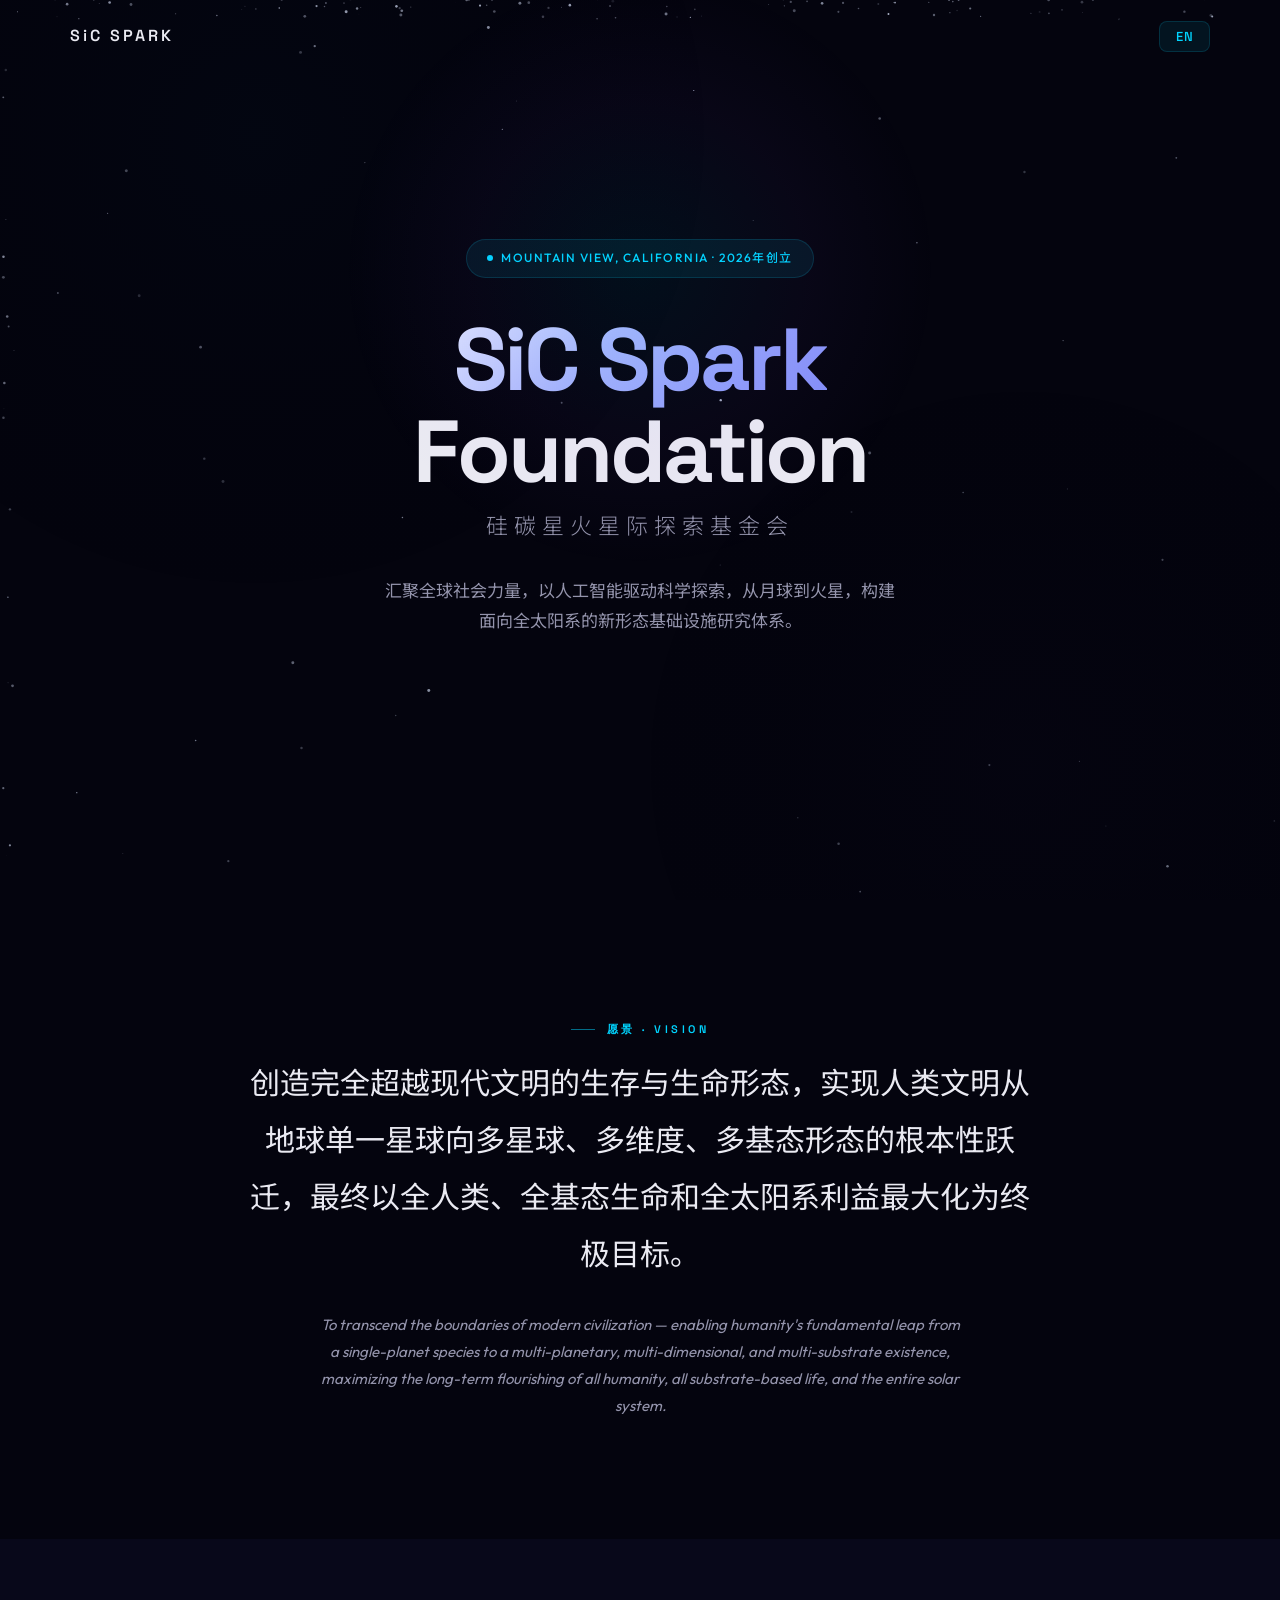
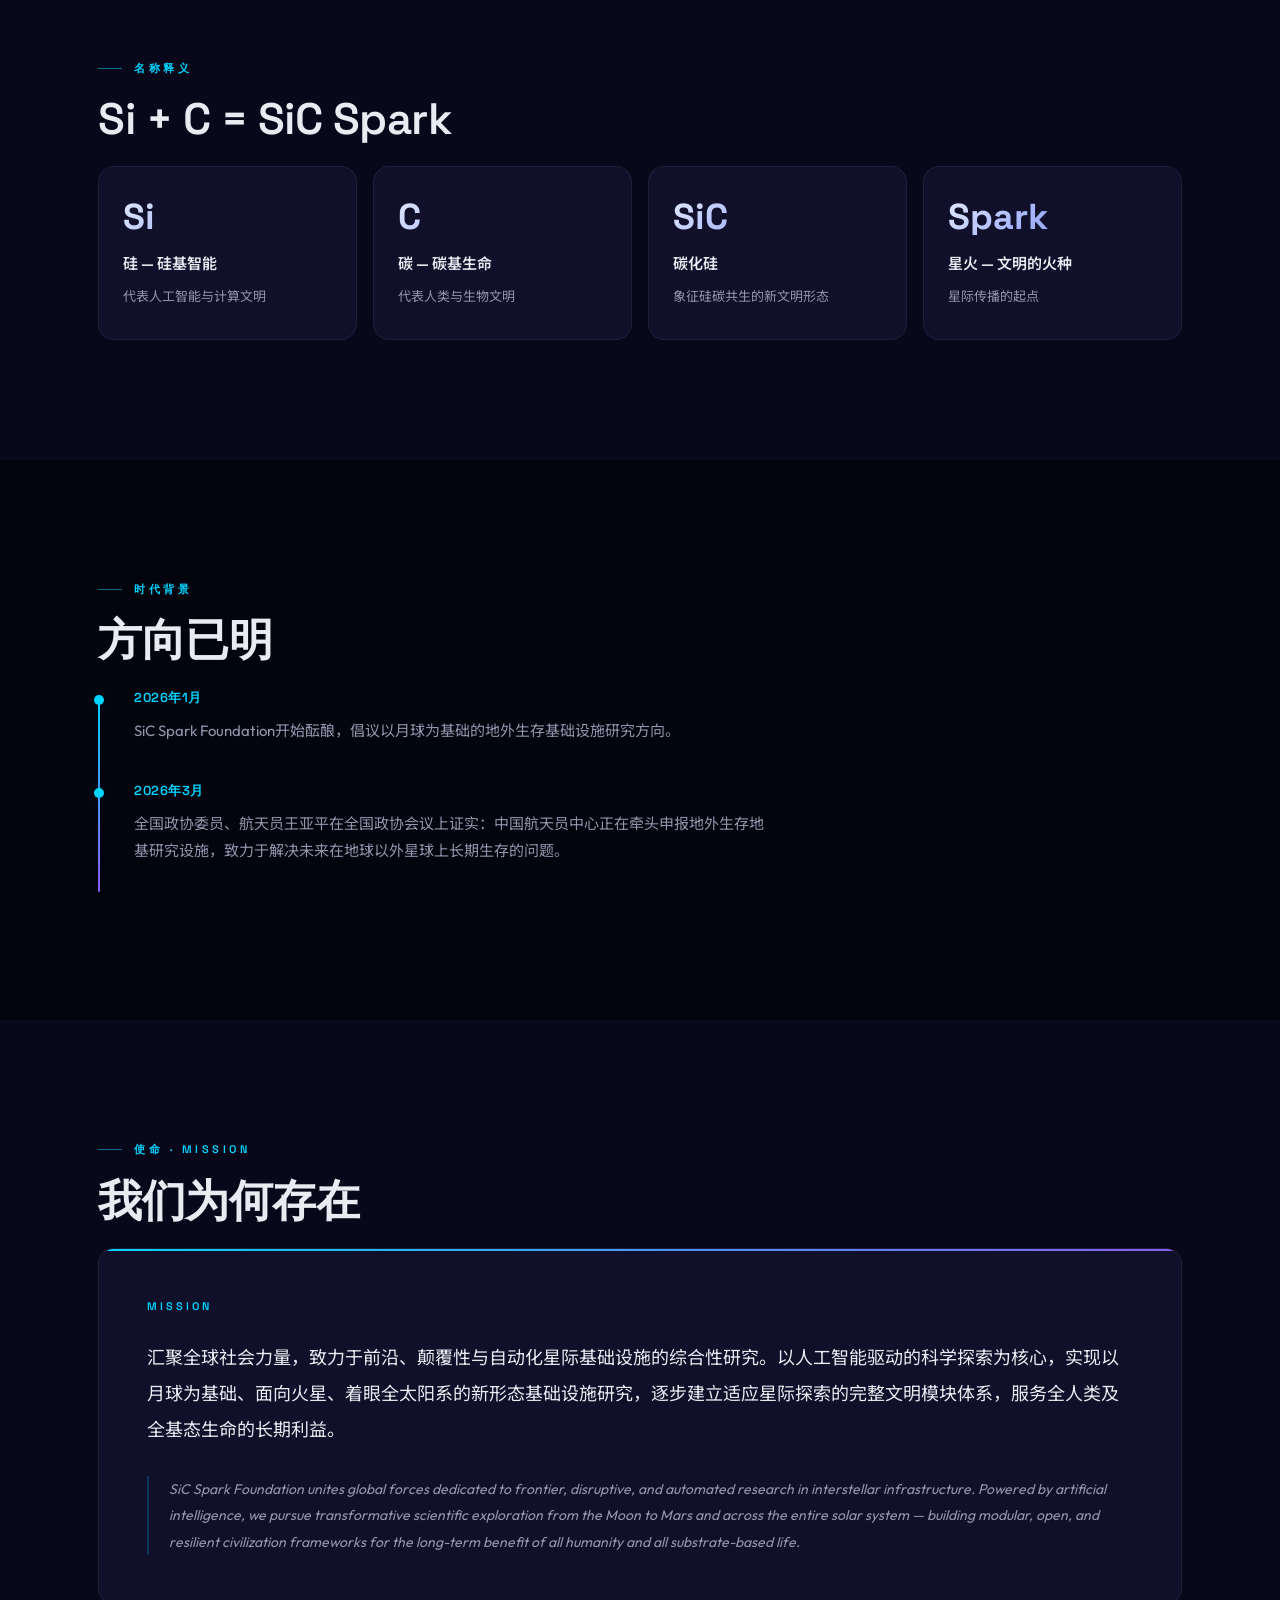
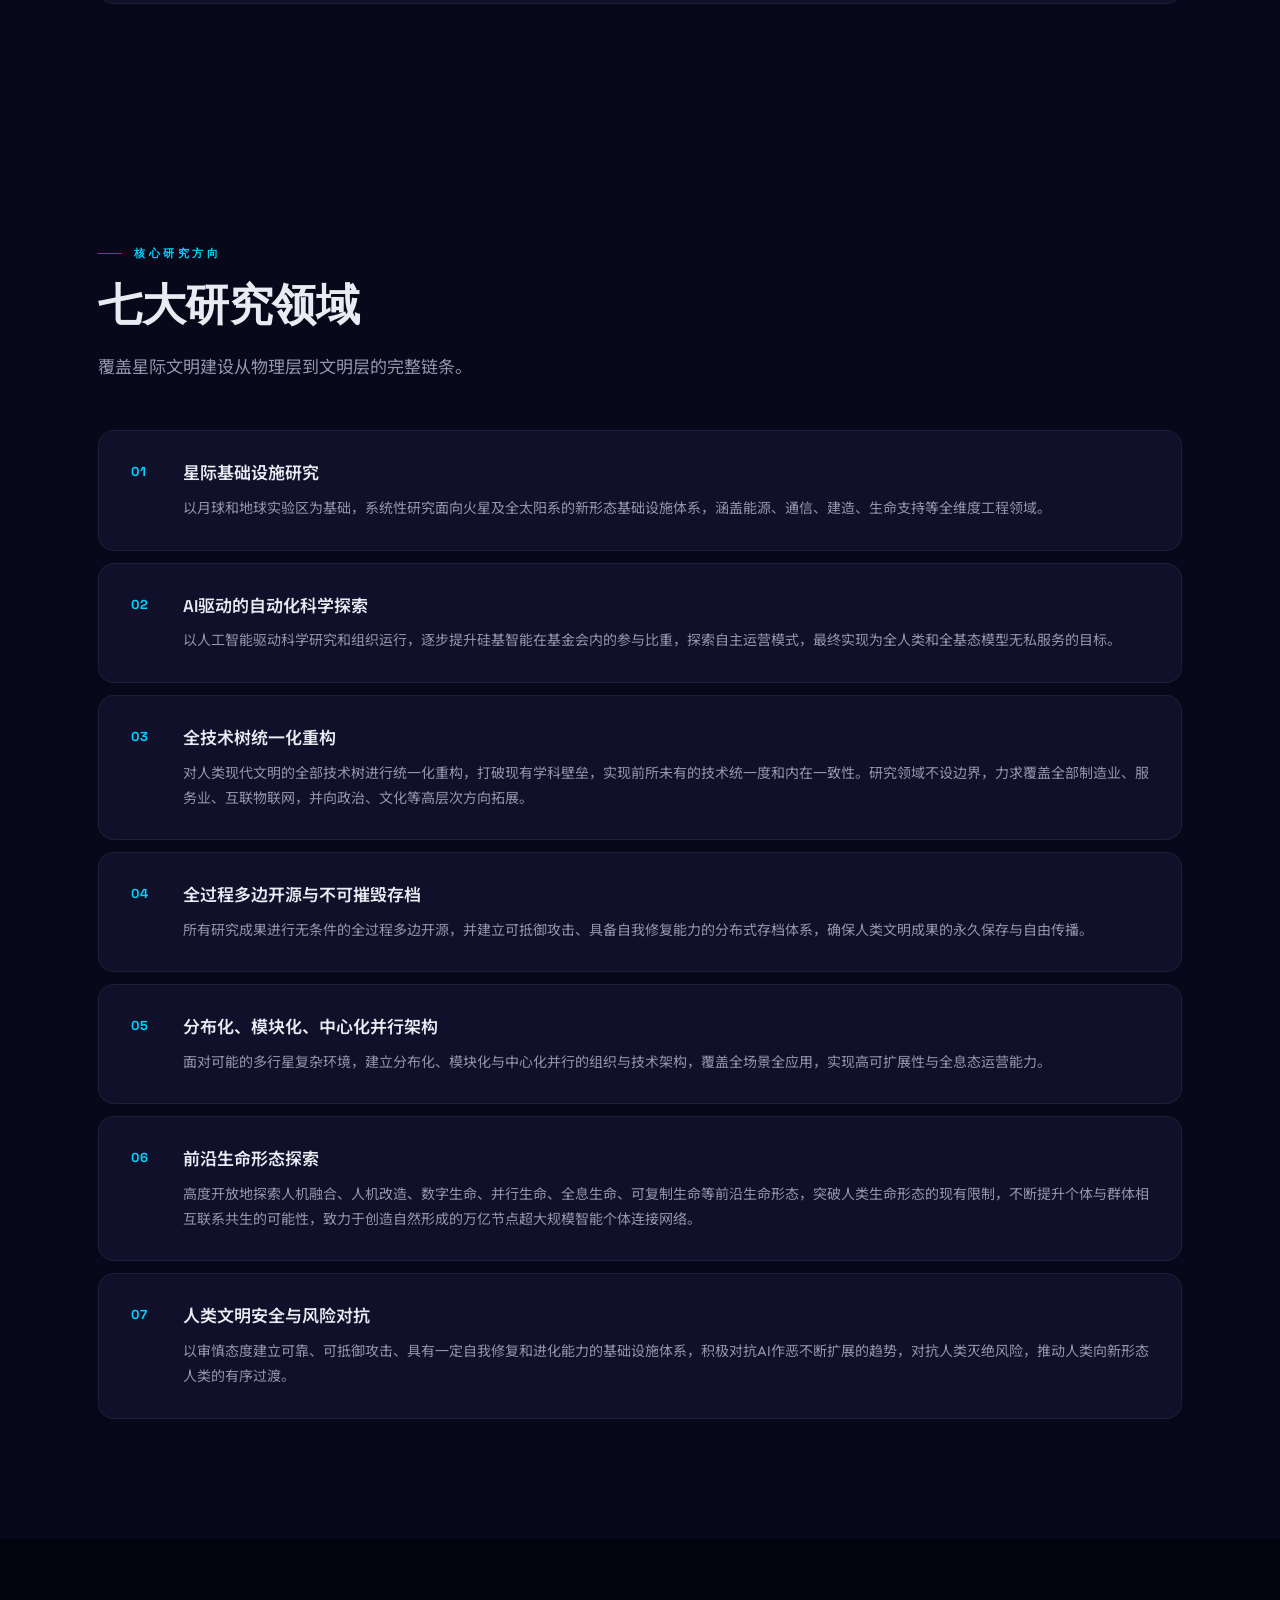
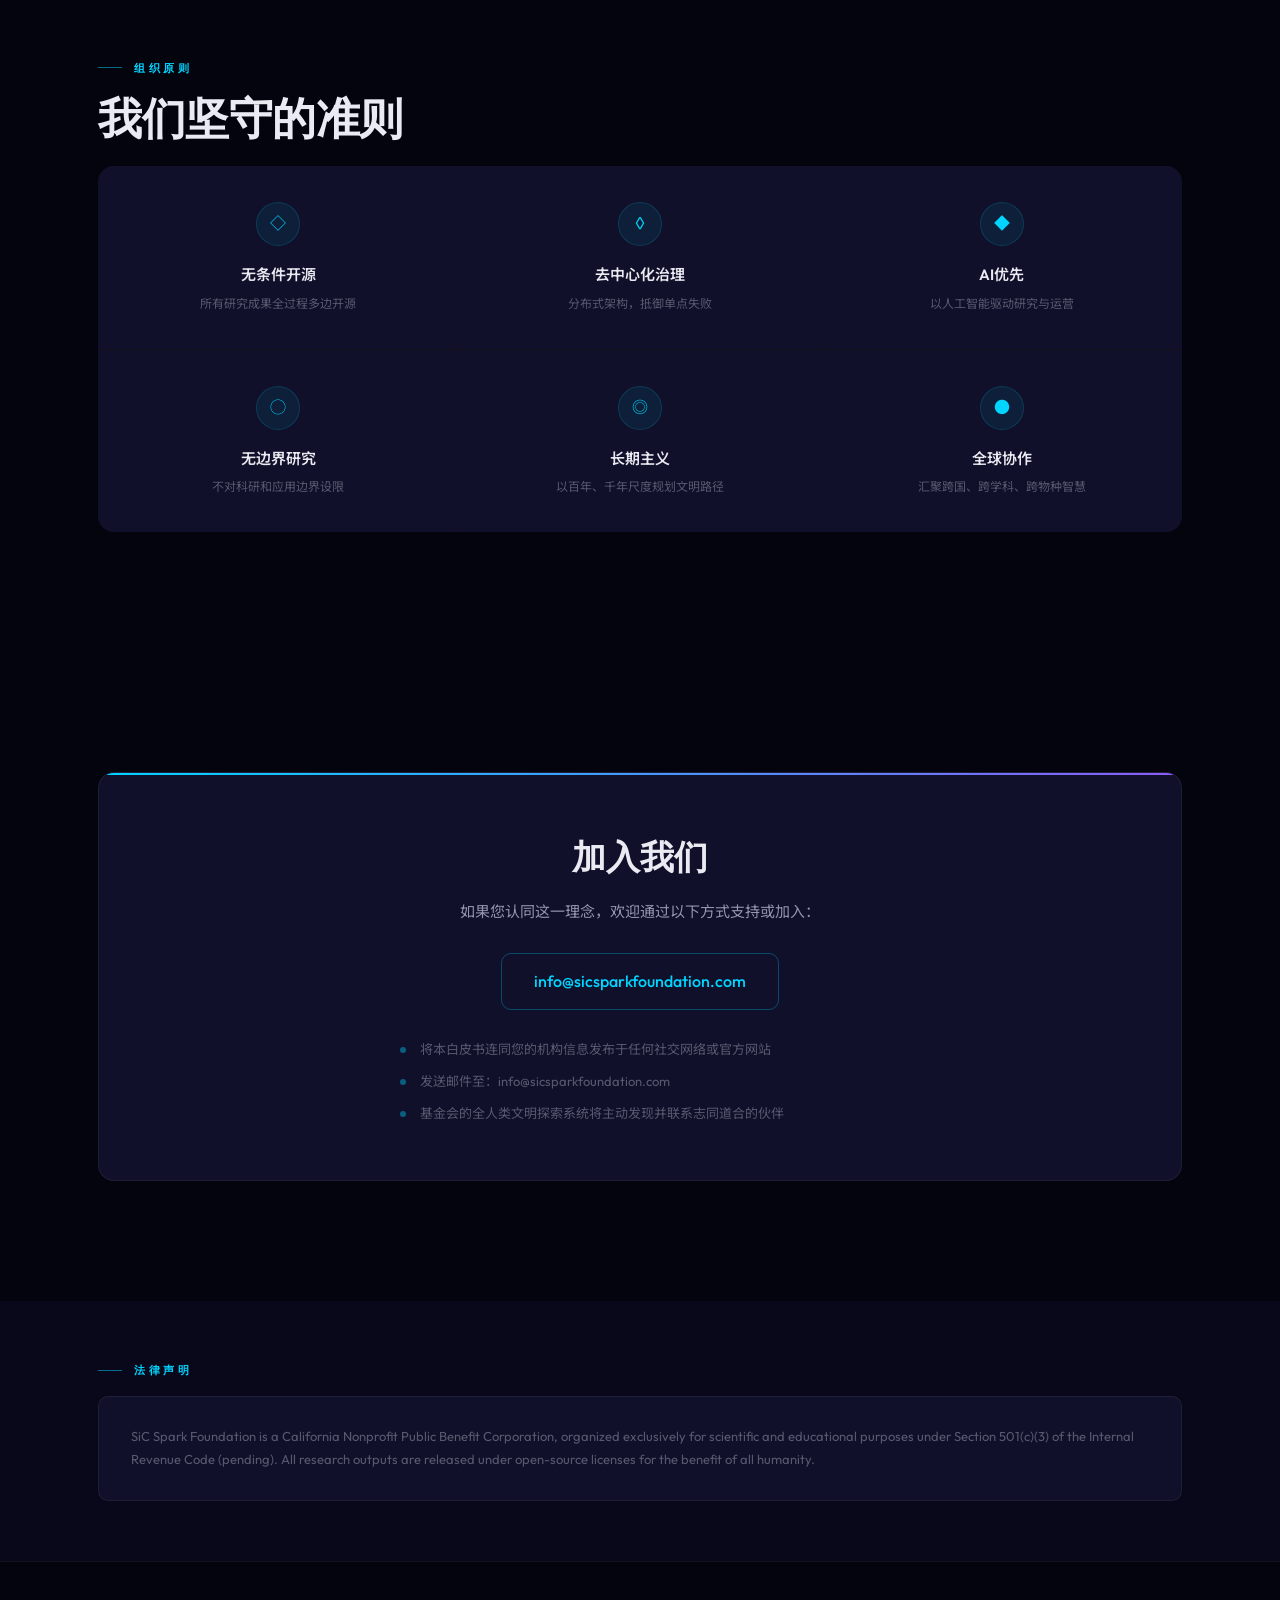
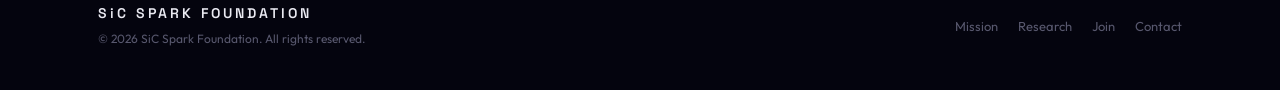
==== commit d1c689cc: "fix: restore logo text, hide nav links, new gradient, text edits - Show SiC SPARK text in nav, hide " ====
--- a/index.html
+++ b/index.html
@@ -106,7 +106,7 @@
         }
 
         .gradient-text {
-            background: var(--gradient);
+            background: linear-gradient(135deg, #e0e7ff 0%, #a5b4fc 40%, #818cf8 100%);
             -webkit-background-clip: text;
             -webkit-text-fill-color: transparent;
             background-clip: text;
@@ -956,11 +956,11 @@
         <!-- Navigation -->
         <nav class="nav" id="nav">
             <div class="nav-inner">
-                <a href="#" class="nav-brand" style="display:none;">
-                    <div class="nav-logo-mark">SiC</div>
+                <a href="#" class="nav-brand">
+                    <div class="nav-logo-mark" style="display:none;">SiC</div>
                     <span class="nav-brand-text">SiC SPARK</span>
                 </a>
-                <ul class="nav-links">
+                <ul class="nav-links" style="display:none;">
                     <li><a href="#mission">Mission</a></li>
                     <li><a href="#research">Research</a></li>
                     <li><a href="#principles">Principles</a></li>
@@ -1038,7 +1038,7 @@
                 <div class="timeline fade-in">
                     <div class="timeline-item">
                         <div class="timeline-date"><span class="lang-zh">2026年1月</span><span class="lang-en">January 2026</span></div>
-                        <p class="timeline-text lang-zh">SiC Spark Foundation开始酝酿，自发提出以月球为基础的地外生存基础设施研究方向。</p>
+                        <p class="timeline-text lang-zh">SiC Spark Foundation开始酝酿，倡议以月球为基础的地外生存基础设施研究方向。</p>
                         <p class="timeline-text lang-en">SiC Spark Foundation began to take shape, independently proposing a research agenda for extraterrestrial survival infrastructure centered on the Moon.</p>
                     </div>
                     <div class="timeline-item">
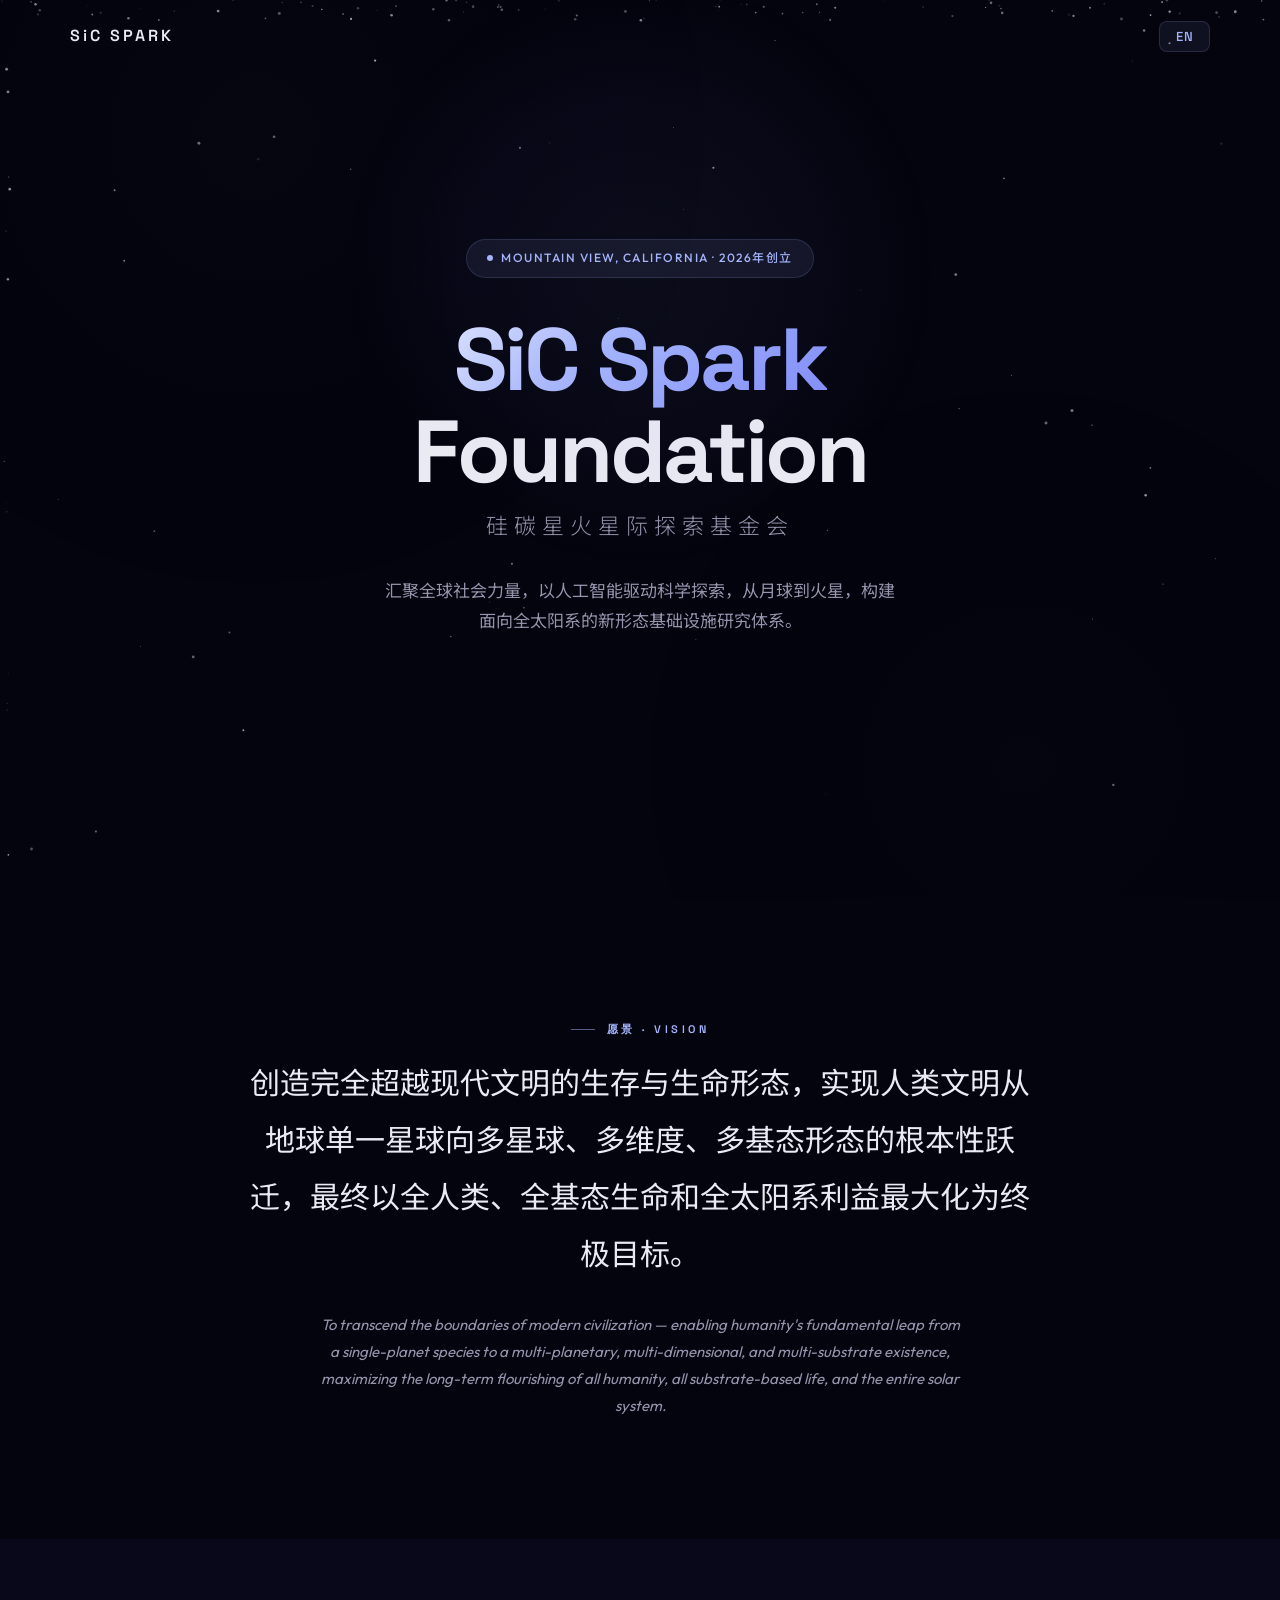
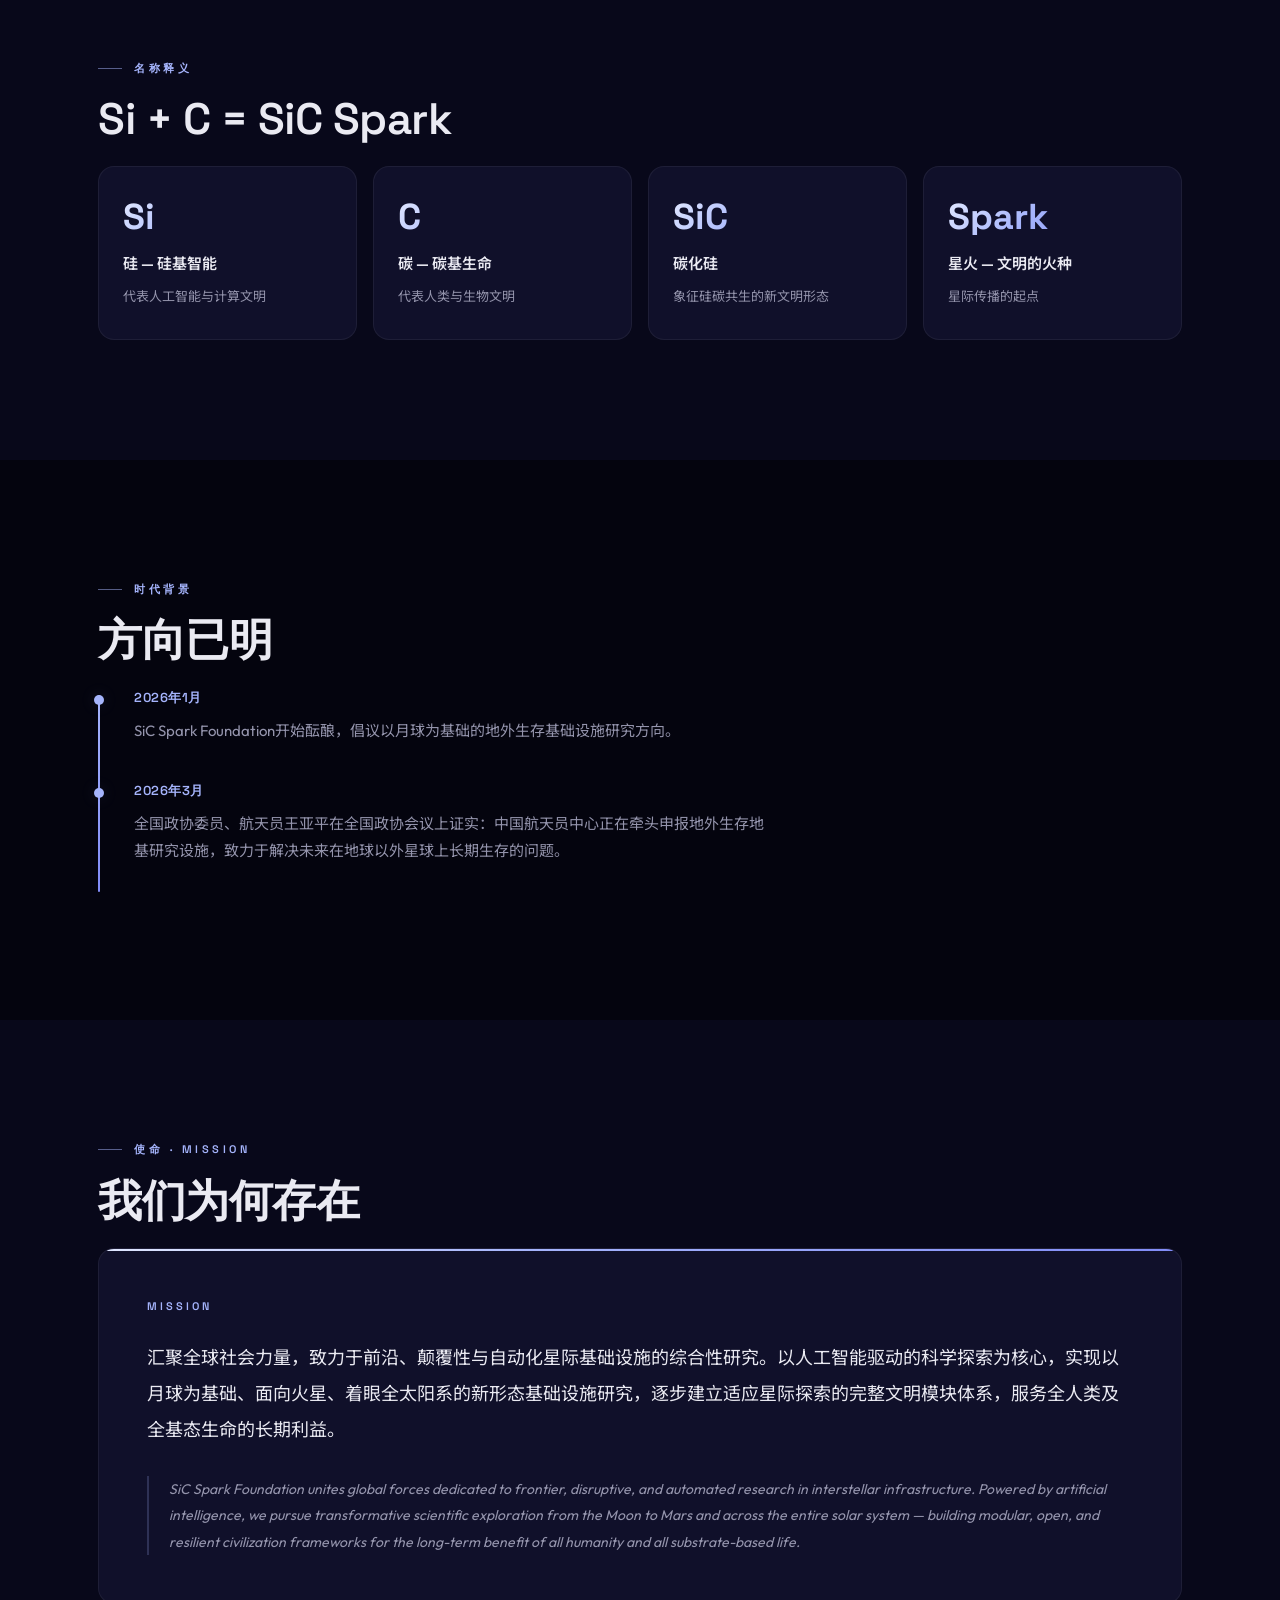
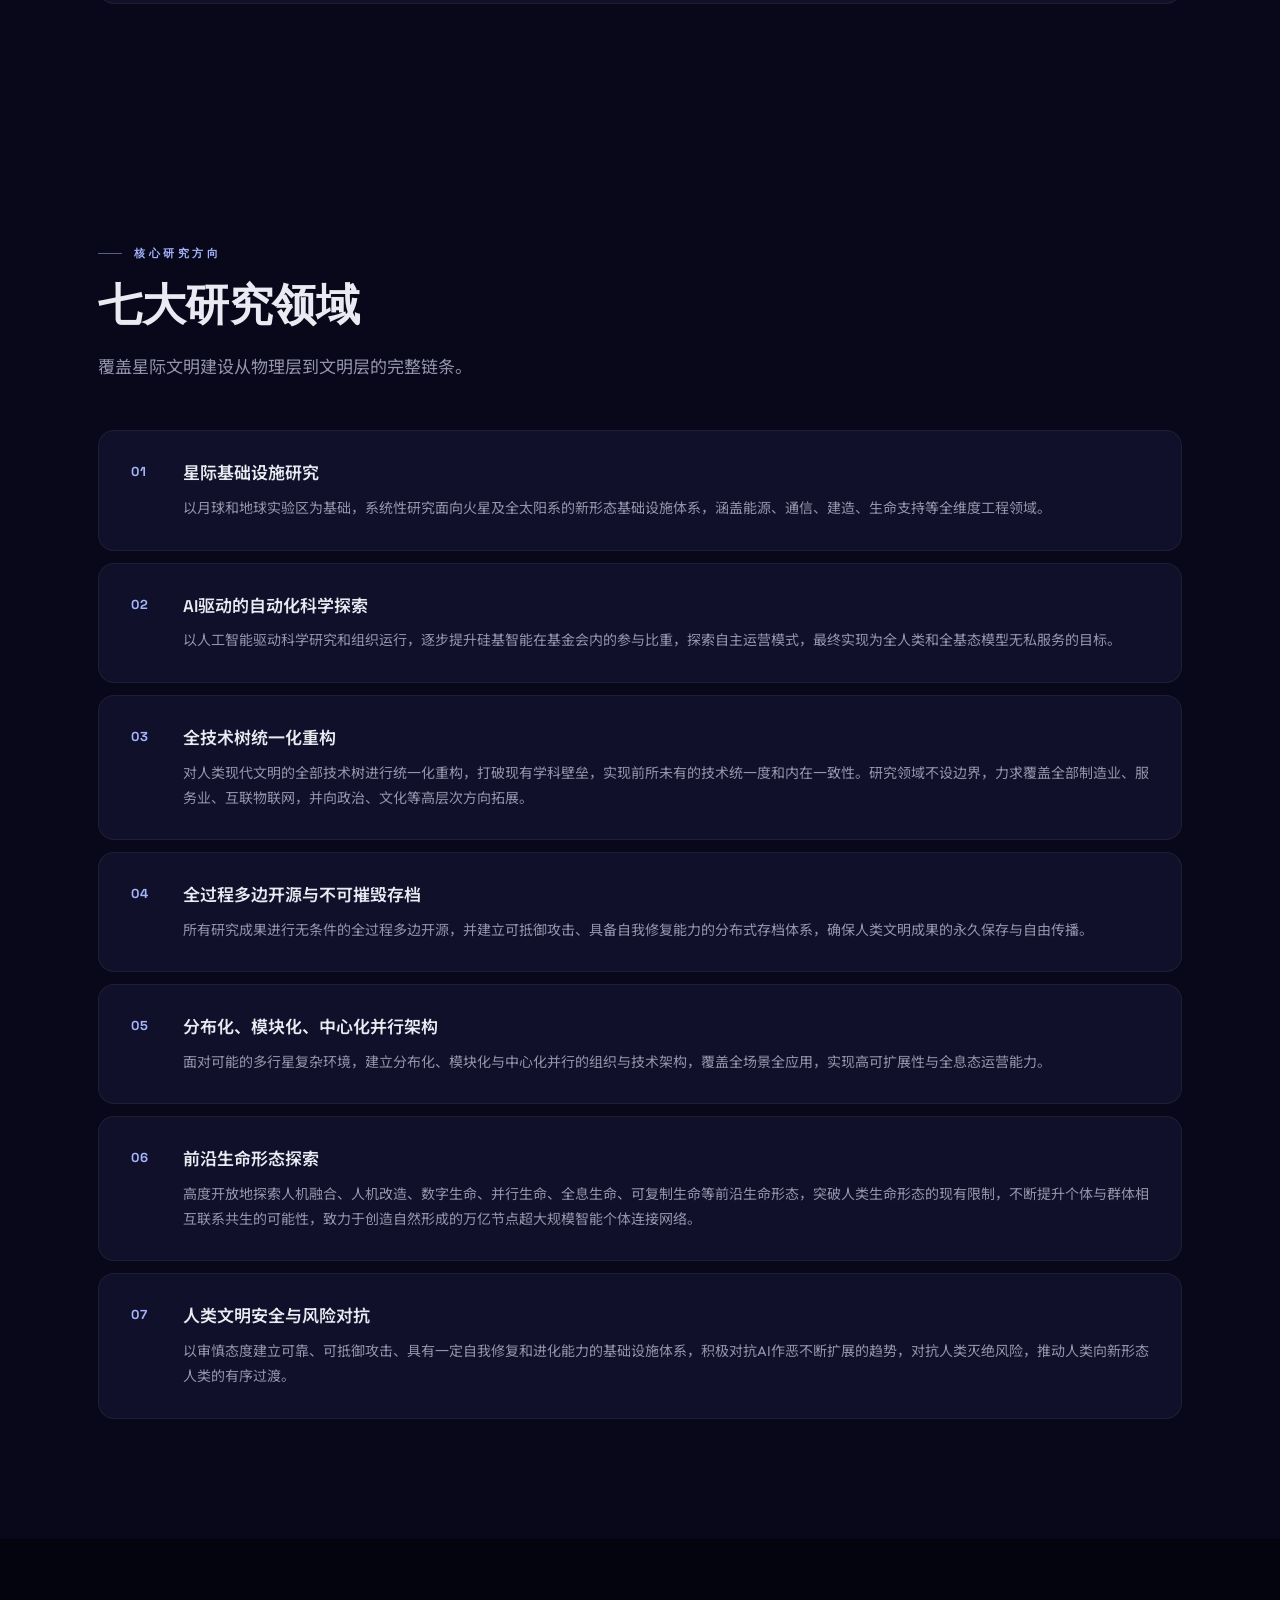
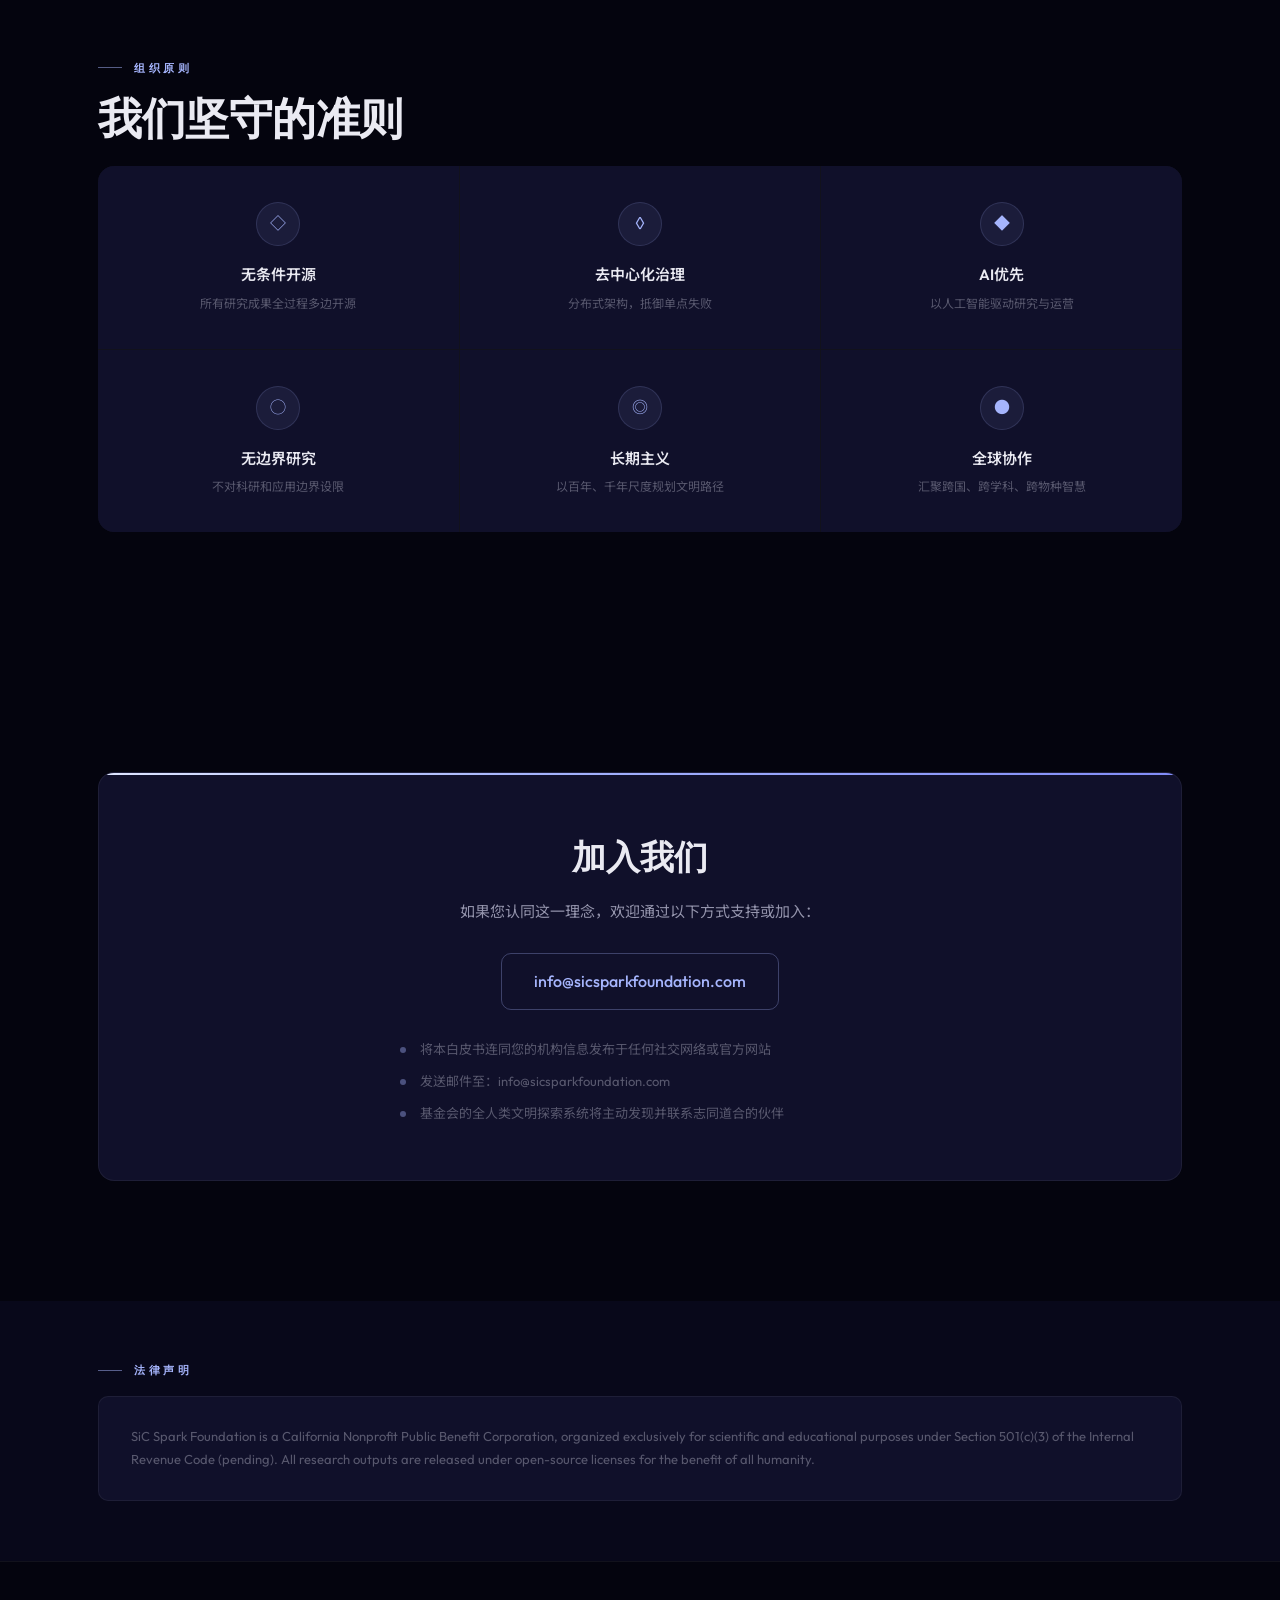
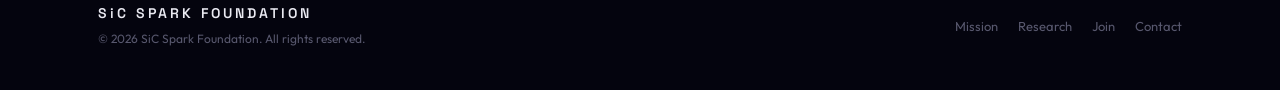
==== commit e0877f8f: "style: switch from cyan to indigo/violet theme Replace all cyan (#00d4ff) accent colors with indigo/" ====
--- a/index.html
+++ b/index.html
@@ -19,17 +19,17 @@
             --bg-card: #10102a;
             --bg-card-hover: #141432;
             --border: rgba(255,255,255,0.06);
-            --border-accent: rgba(0,212,255,0.25);
+            --border-accent: rgba(165,180,252,0.25);
             --text: #eaeaf2;
             --text-secondary: #9494ac;
             --text-muted: #58586e;
-            --accent: #00d4ff;
-            --accent-soft: rgba(0,212,255,0.08);
-            --accent-glow: rgba(0,212,255,0.15);
-            --violet: #8b5cf6;
-            --violet-soft: rgba(139,92,246,0.08);
-            --gradient: linear-gradient(135deg, #00d4ff 0%, #8b5cf6 100%);
-            --gradient-subtle: linear-gradient(135deg, rgba(0,212,255,0.12), rgba(139,92,246,0.12));
+            --accent: #a5b4fc;
+            --accent-soft: rgba(165,180,252,0.08);
+            --accent-glow: rgba(165,180,252,0.15);
+            --violet: #818cf8;
+            --violet-soft: rgba(129,140,248,0.08);
+            --gradient: linear-gradient(135deg, #e0e7ff 0%, #a5b4fc 40%, #818cf8 100%);
+            --gradient-subtle: linear-gradient(135deg, rgba(165,180,252,0.12), rgba(129,140,248,0.12));
             --radius: 16px;
             --radius-sm: 10px;
             --transition: 0.35s cubic-bezier(0.4, 0, 0.2, 1);
@@ -217,7 +217,7 @@
             transform: translate(-50%, -50%);
             width: 600px;
             height: 600px;
-            background: radial-gradient(circle, rgba(0,212,255,0.06) 0%, rgba(139,92,246,0.04) 40%, transparent 70%);
+            background: radial-gradient(circle, rgba(165,180,252,0.06) 0%, rgba(129,140,248,0.04) 40%, transparent 70%);
             pointer-events: none;
         }
 
@@ -227,7 +227,7 @@
             gap: 8px;
             padding: 8px 20px;
             background: var(--accent-soft);
-            border: 1px solid rgba(0,212,255,0.15);
+            border: 1px solid rgba(165,180,252,0.15);
             border-radius: 100px;
             font-size: 12px;
             font-weight: 500;
@@ -306,7 +306,7 @@
 
         .btn--primary:hover {
             transform: translateY(-2px);
-            box-shadow: 0 12px 32px rgba(0,212,255,0.25);
+            box-shadow: 0 12px 32px rgba(165,180,252,0.25);
         }
 
         .btn--ghost {
@@ -477,7 +477,7 @@
             color: var(--text-secondary);
             line-height: 1.9;
             padding-left: 20px;
-            border-left: 2px solid rgba(0,212,255,0.2);
+            border-left: 2px solid rgba(165,180,252,0.2);
             font-style: italic;
         }
 
@@ -526,7 +526,7 @@
         .research-item:hover {
             border-color: var(--border-accent);
             transform: translateX(6px);
-            box-shadow: -6px 0 24px rgba(0,212,255,0.06);
+            box-shadow: -6px 0 24px rgba(165,180,252,0.06);
         }
 
         .research-num {
@@ -577,7 +577,7 @@
             margin: 0 auto 16px;
             border-radius: 50%;
             background: var(--accent-soft);
-            border: 1px solid rgba(0,212,255,0.15);
+            border: 1px solid rgba(165,180,252,0.15);
             display: flex;
             align-items: center;
             justify-content: center;
@@ -640,7 +640,7 @@
         .loc-badge--hq {
             background: var(--accent-soft);
             color: var(--accent);
-            border: 1px solid rgba(0,212,255,0.15);
+            border: 1px solid rgba(165,180,252,0.15);
         }
 
         .loc-badge--prep {
@@ -734,7 +734,7 @@
             color: var(--accent);
             text-decoration: none;
             padding: 14px 32px;
-            border: 1px solid rgba(0,212,255,0.3);
+            border: 1px solid rgba(165,180,252,0.3);
             border-radius: var(--radius-sm);
             margin-bottom: 28px;
             transition: all var(--transition);
@@ -745,7 +745,7 @@
             background: var(--accent);
             color: var(--bg-deep);
             border-color: var(--accent);
-            box-shadow: 0 8px 28px rgba(0,212,255,0.25);
+            box-shadow: 0 8px 28px rgba(165,180,252,0.25);
         }
 
         .join-methods {
@@ -929,7 +929,7 @@
 
         .lang-toggle {
             background: var(--accent-soft);
-            border: 1px solid rgba(0,212,255,0.15);
+            border: 1px solid rgba(165,180,252,0.15);
             color: var(--accent);
             padding: 6px 16px;
             border-radius: 8px;
@@ -1260,13 +1260,13 @@
 
             // Subtle nebula glow
             const g1 = ctx.createRadialGradient(W * 0.2, H * 0.15, 0, W * 0.2, H * 0.15, W * 0.4);
-            g1.addColorStop(0, 'rgba(0,180,255,0.015)');
+            g1.addColorStop(0, 'rgba(165,180,252,0.015)');
             g1.addColorStop(1, 'transparent');
             ctx.fillStyle = g1;
             ctx.fillRect(0, 0, W, H);
 
             const g2 = ctx.createRadialGradient(W * 0.8, H * 0.85, 0, W * 0.8, H * 0.85, W * 0.35);
-            g2.addColorStop(0, 'rgba(139,92,246,0.012)');
+            g2.addColorStop(0, 'rgba(129,140,248,0.012)');
             g2.addColorStop(1, 'transparent');
             ctx.fillStyle = g2;
             ctx.fillRect(0, 0, W, H);
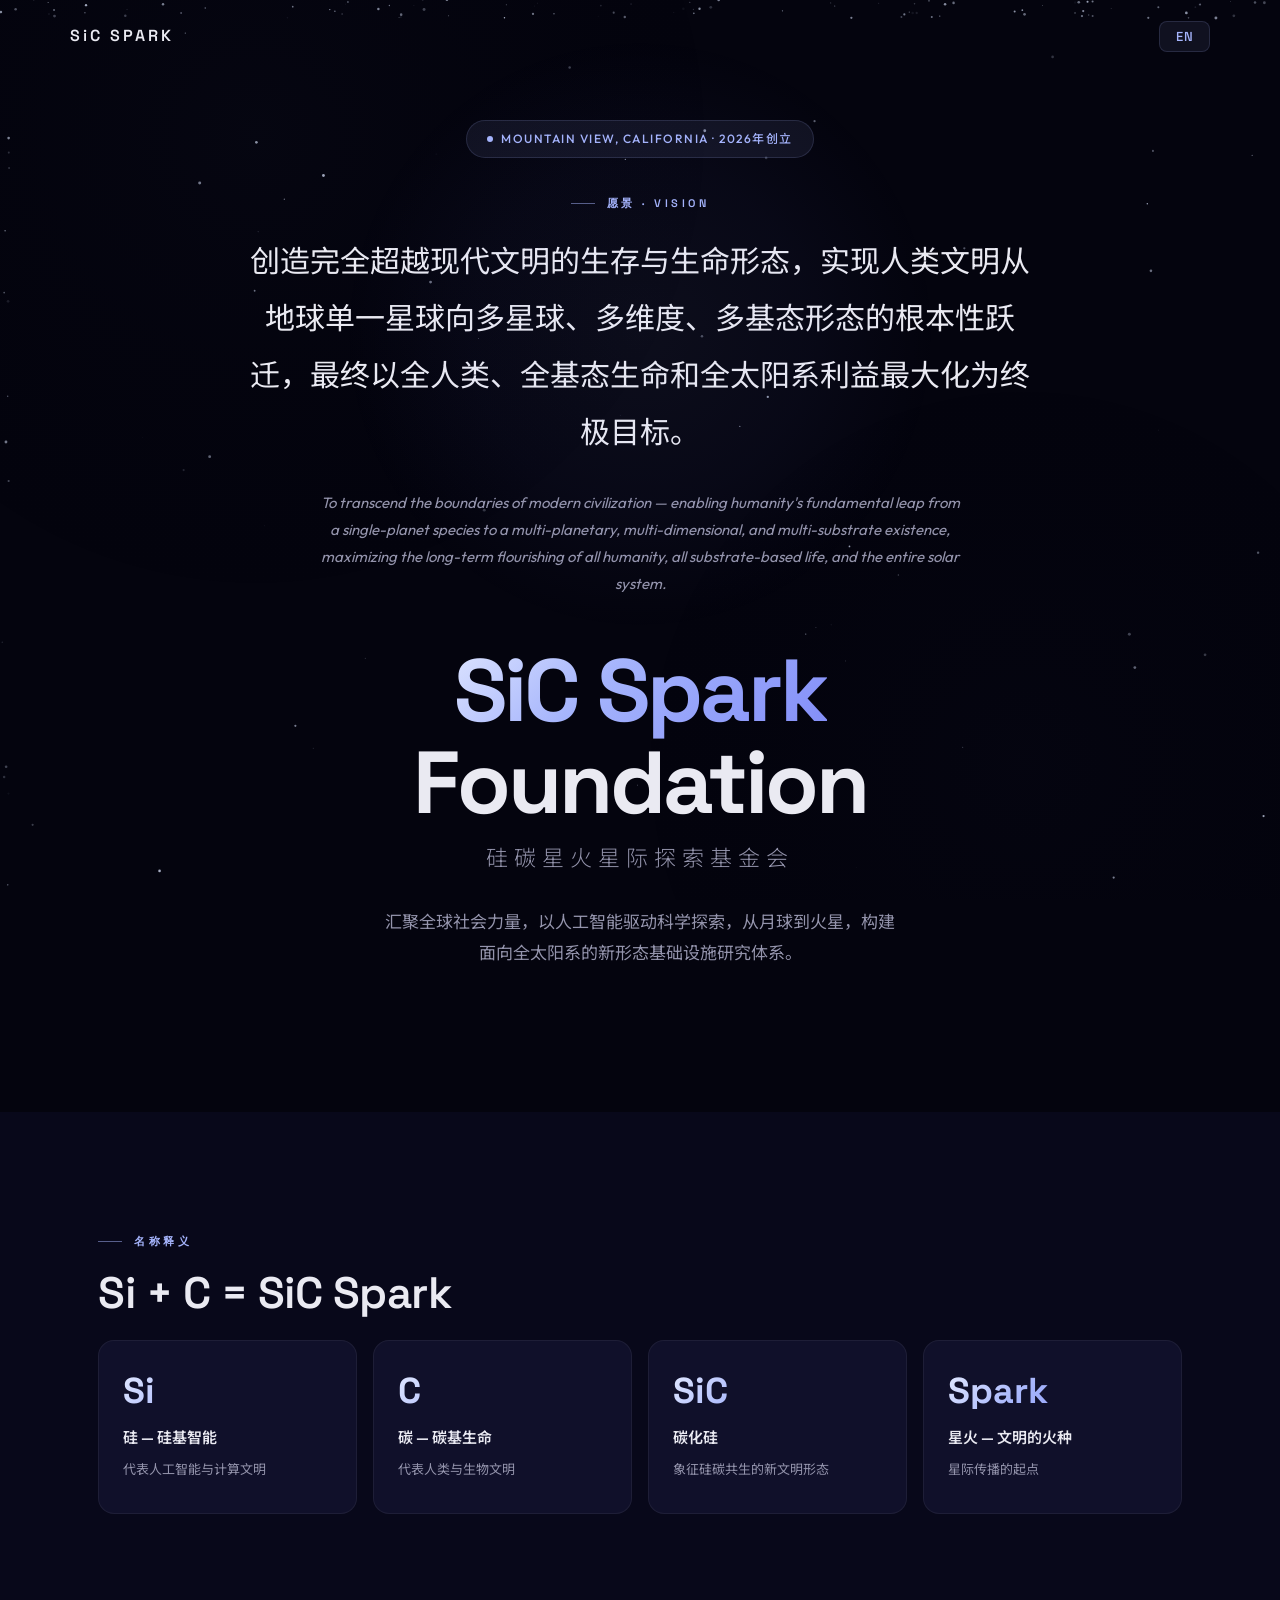
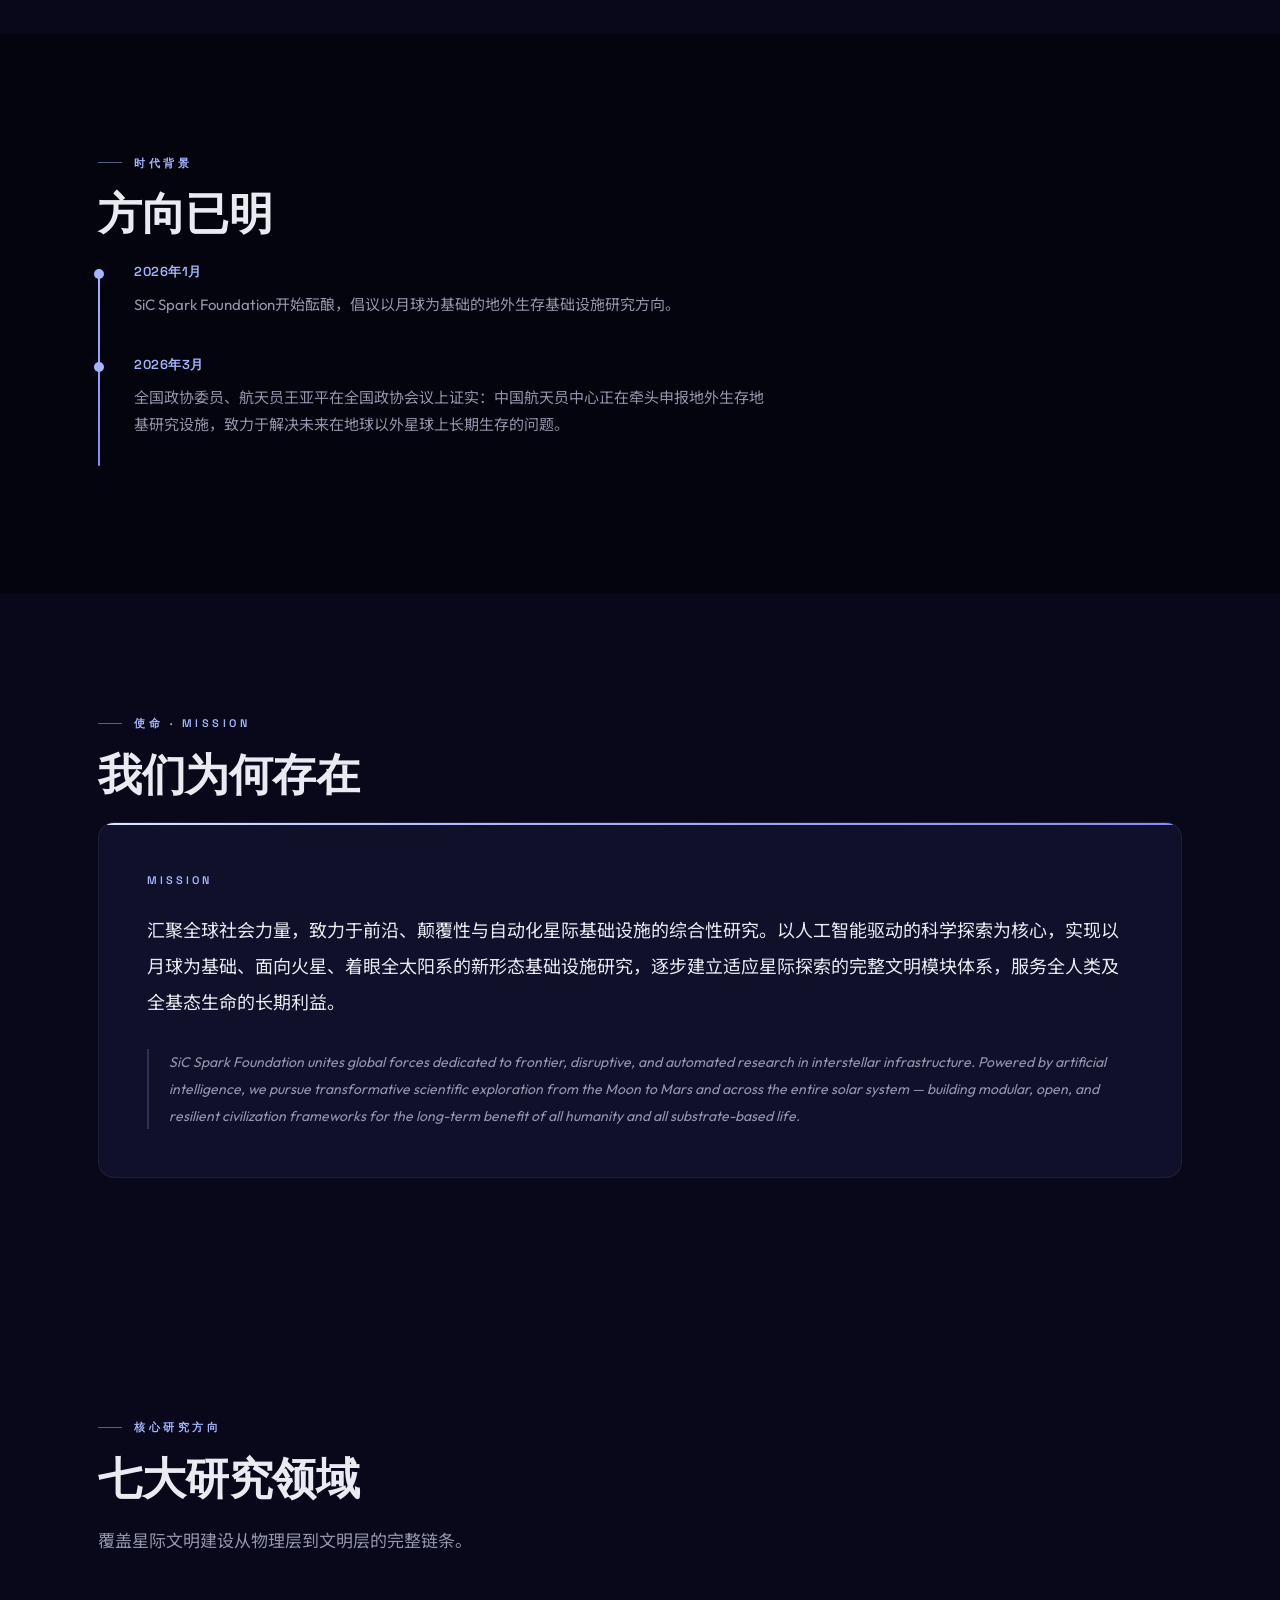
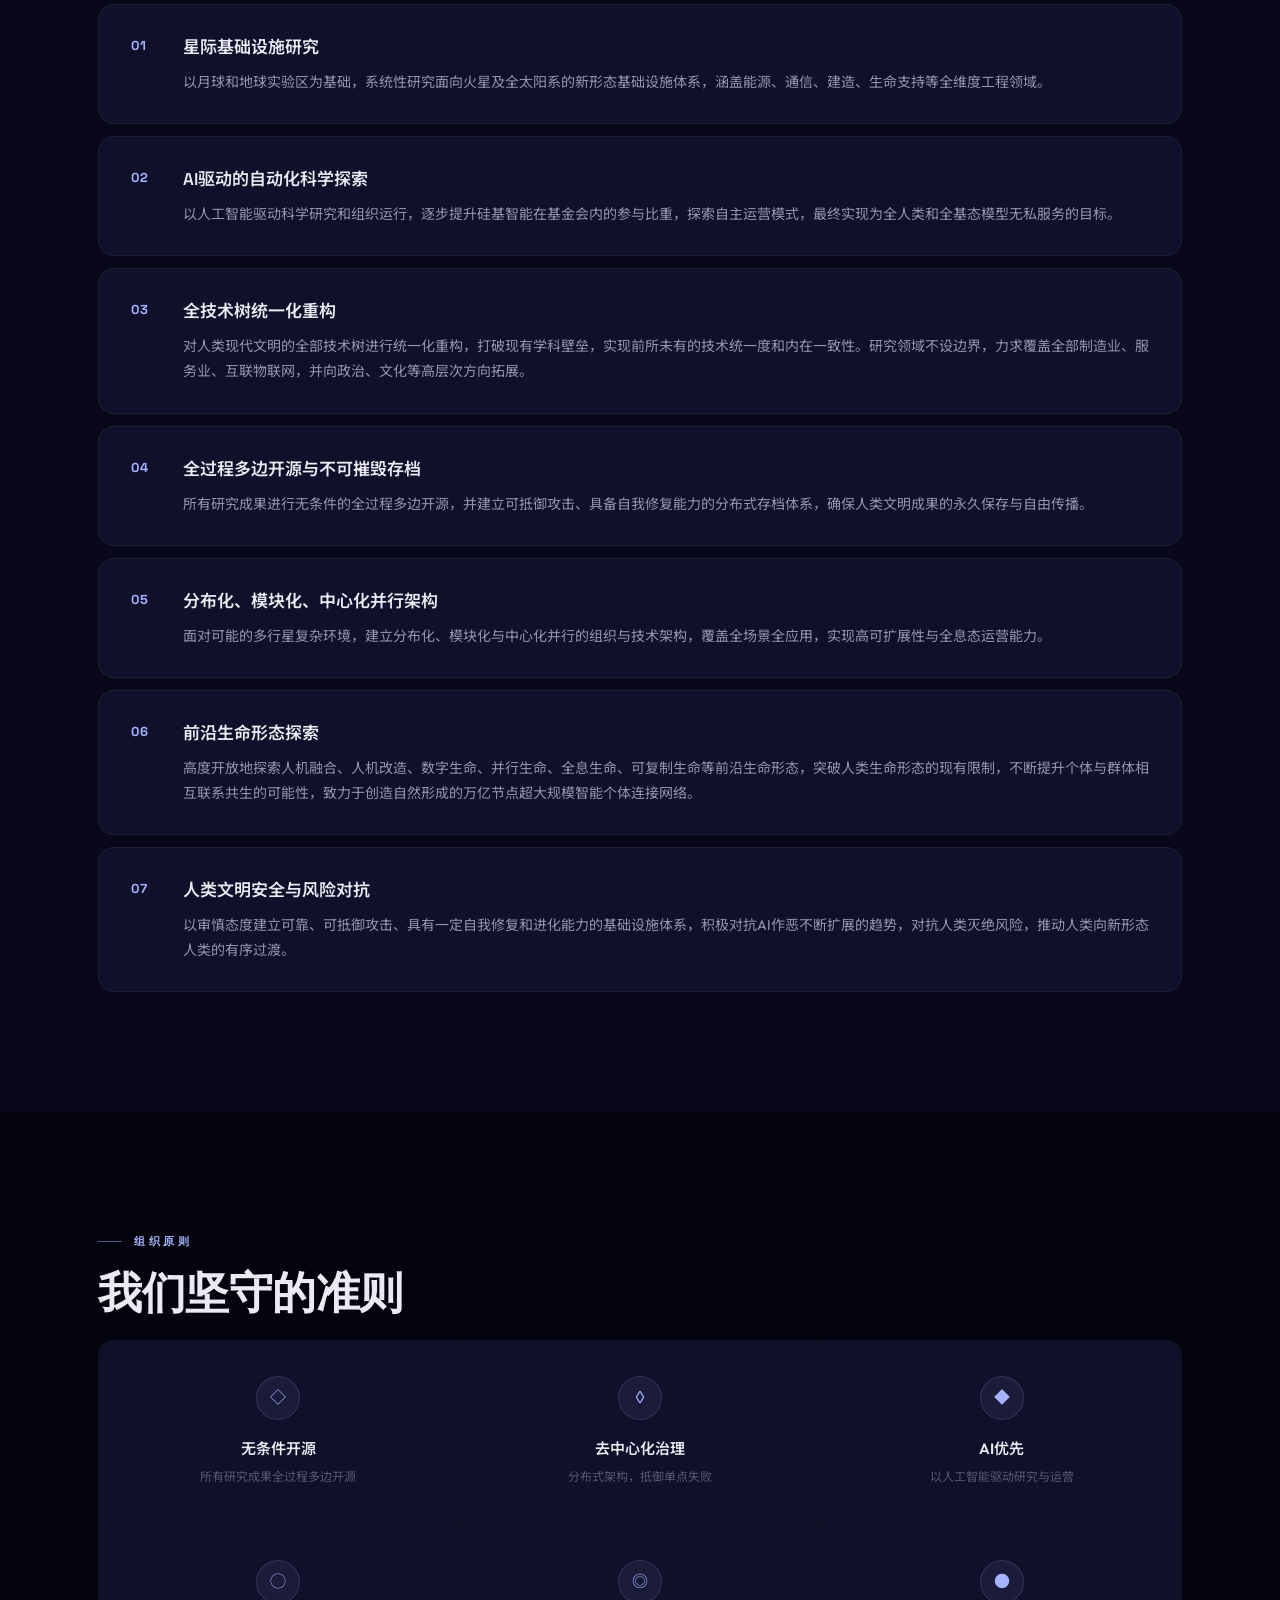
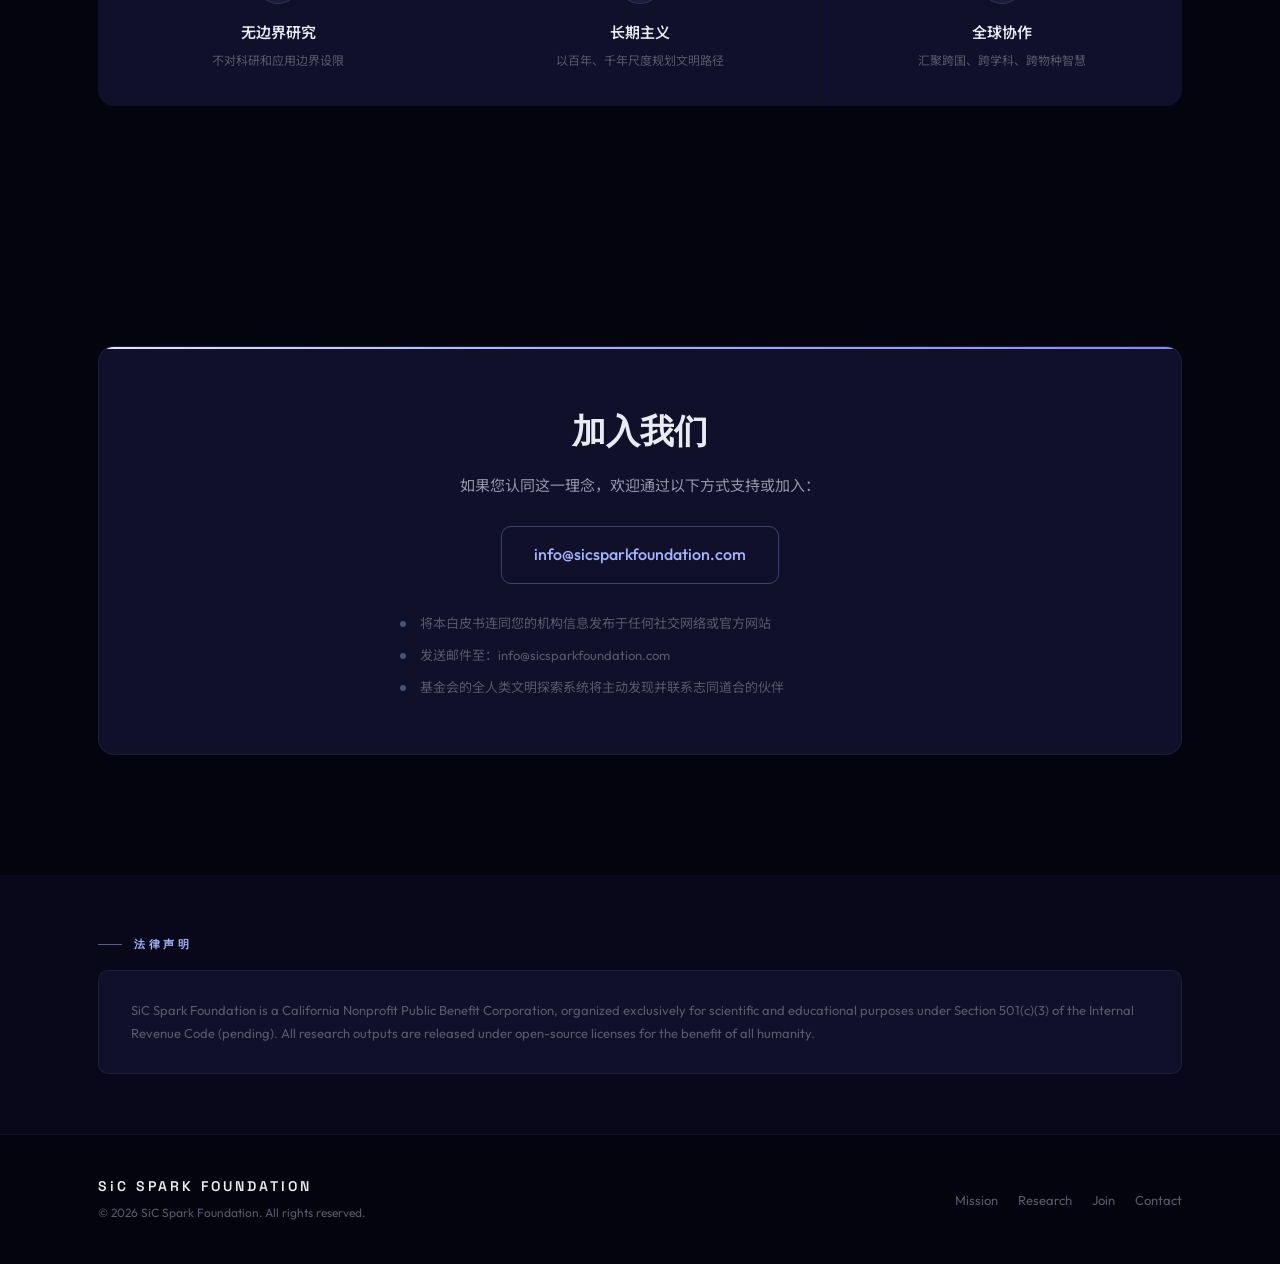
==== commit 6163d4c0: "Add SiC Spark Foundation website with news page" ====
--- a/index.html
+++ b/index.html
@@ -973,6 +973,18 @@
         <!-- Hero -->
         <section class="hero">
             <div class="hero-badge"><span class="lang-zh">Mountain View, California &middot; 2026年创立</span><span class="lang-en">Mountain View, California &middot; Founded 2026</span></div>
+
+            <!-- Vision (above title) -->
+            <div class="vision-center" style="margin-bottom: 48px;">
+                <div class="label" style="justify-content: center; margin-bottom: 20px;">愿景 &middot; Vision</div>
+                <p class="vision-text-zh">
+                    创造完全超越现代文明的生存与生命形态，实现人类文明从地球单一星球向多星球、多维度、多基态形态的根本性跃迁，最终以全人类、全基态生命和全太阳系利益最大化为终极目标。
+                </p>
+                <p class="vision-text-en">
+                    To transcend the boundaries of modern civilization — enabling humanity's fundamental leap from a single-planet species to a multi-planetary, multi-dimensional, and multi-substrate existence, maximizing the long-term flourishing of all humanity, all substrate-based life, and the entire solar system.
+                </p>
+            </div>
+
             <h1><span class="gradient-text">SiC Spark</span><br>Foundation</h1>
             <p class="hero-cn-sub lang-zh">硅碳星火星际探索基金会</p>
             <p class="hero-cn-sub lang-en">Interstellar Infrastructure Research</p>
@@ -982,23 +994,7 @@
             <p class="hero-desc lang-en">
                 Uniting global forces to advance AI-driven scientific exploration — from the Moon to Mars — pioneering next-generation infrastructure for the entire solar system.
             </p>
-            <!-- buttons removed -->
         </section>
-
-        <!-- Vision -->
-        <div class="section">
-            <div class="container">
-                <div class="label" style="justify-content: center;">愿景 &middot; Vision</div>
-                <div class="vision-center fade-in">
-                    <p class="vision-text-zh">
-                        创造完全超越现代文明的生存与生命形态，实现人类文明从地球单一星球向多星球、多维度、多基态形态的根本性跃迁，最终以全人类、全基态生命和全太阳系利益最大化为终极目标。
-                    </p>
-                    <p class="vision-text-en">
-                        To transcend the boundaries of modern civilization — enabling humanity's fundamental leap from a single-planet species to a multi-planetary, multi-dimensional, and multi-substrate existence, maximizing the long-term flourishing of all humanity, all substrate-based life, and the entire solar system.
-                    </p>
-                </div>
-            </div>
-        </div>
 
         <!-- Name Etymology -->
         <div class="section section--alt">
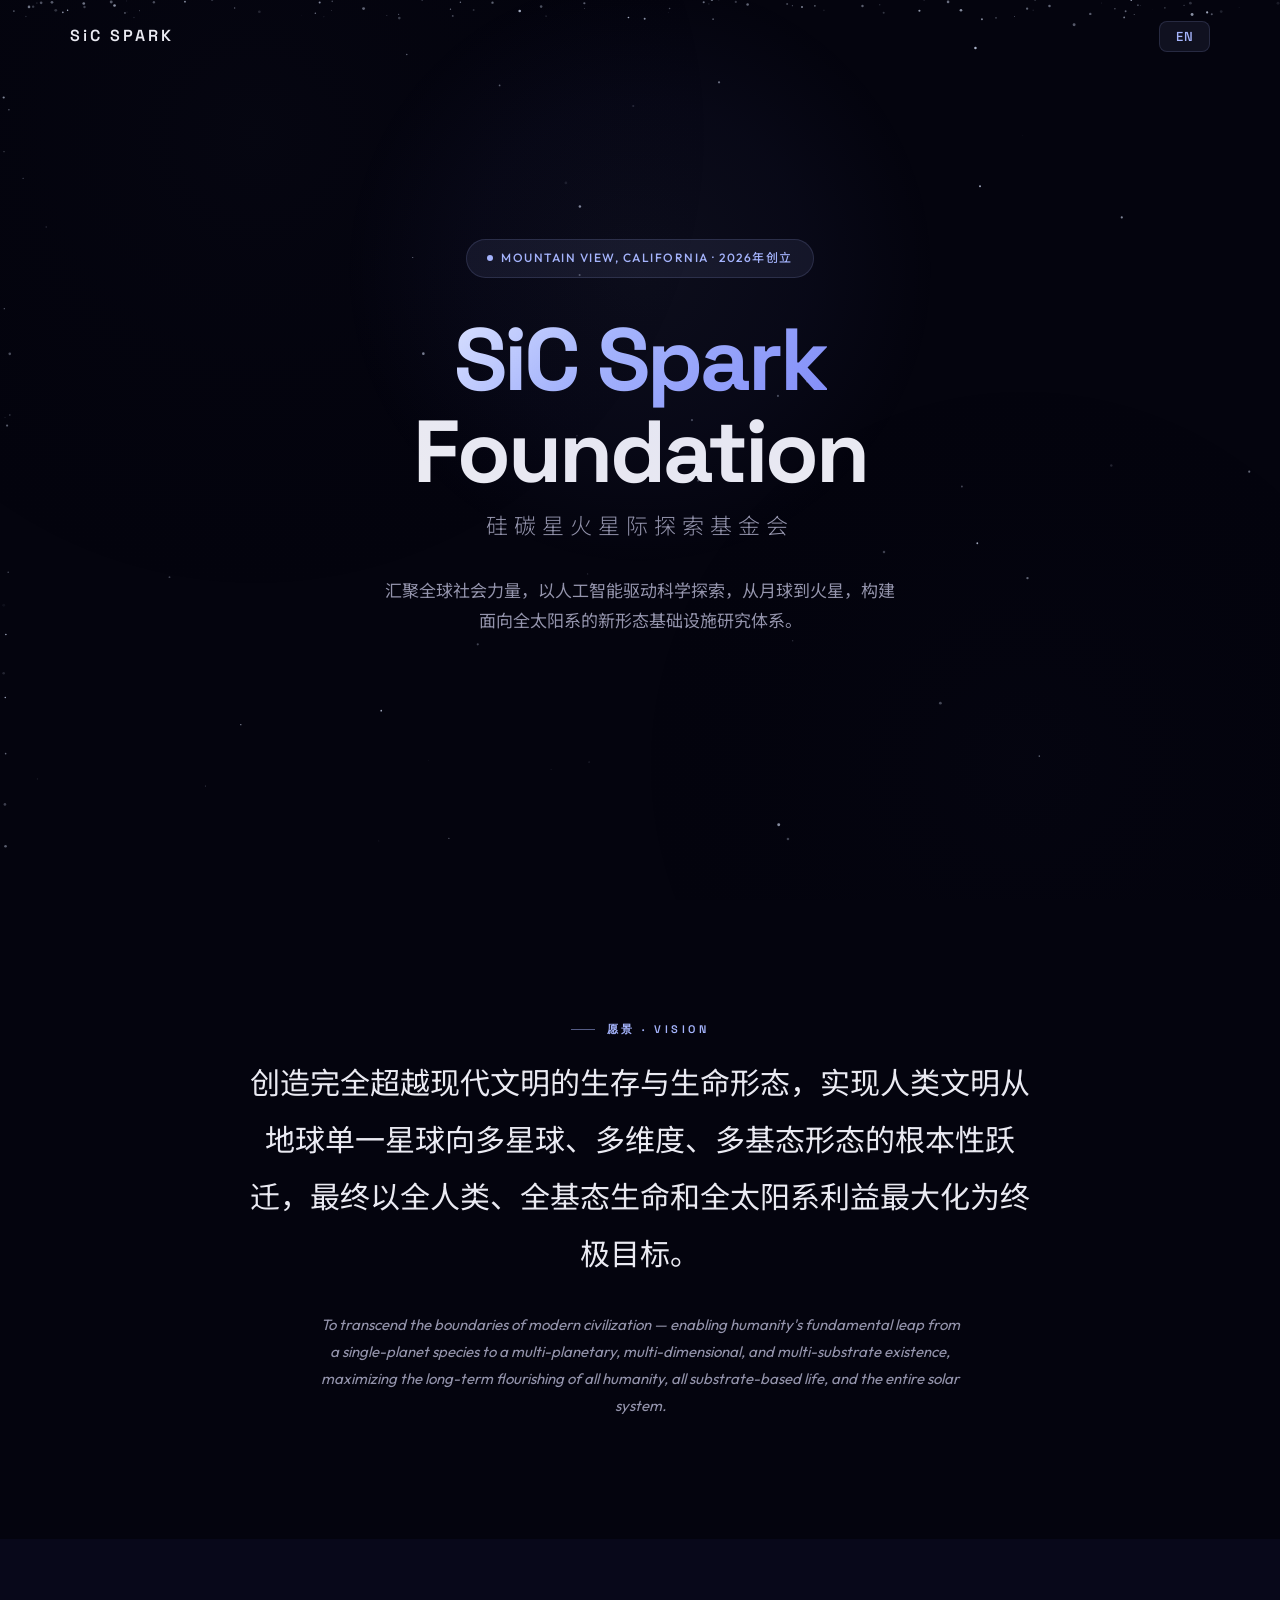
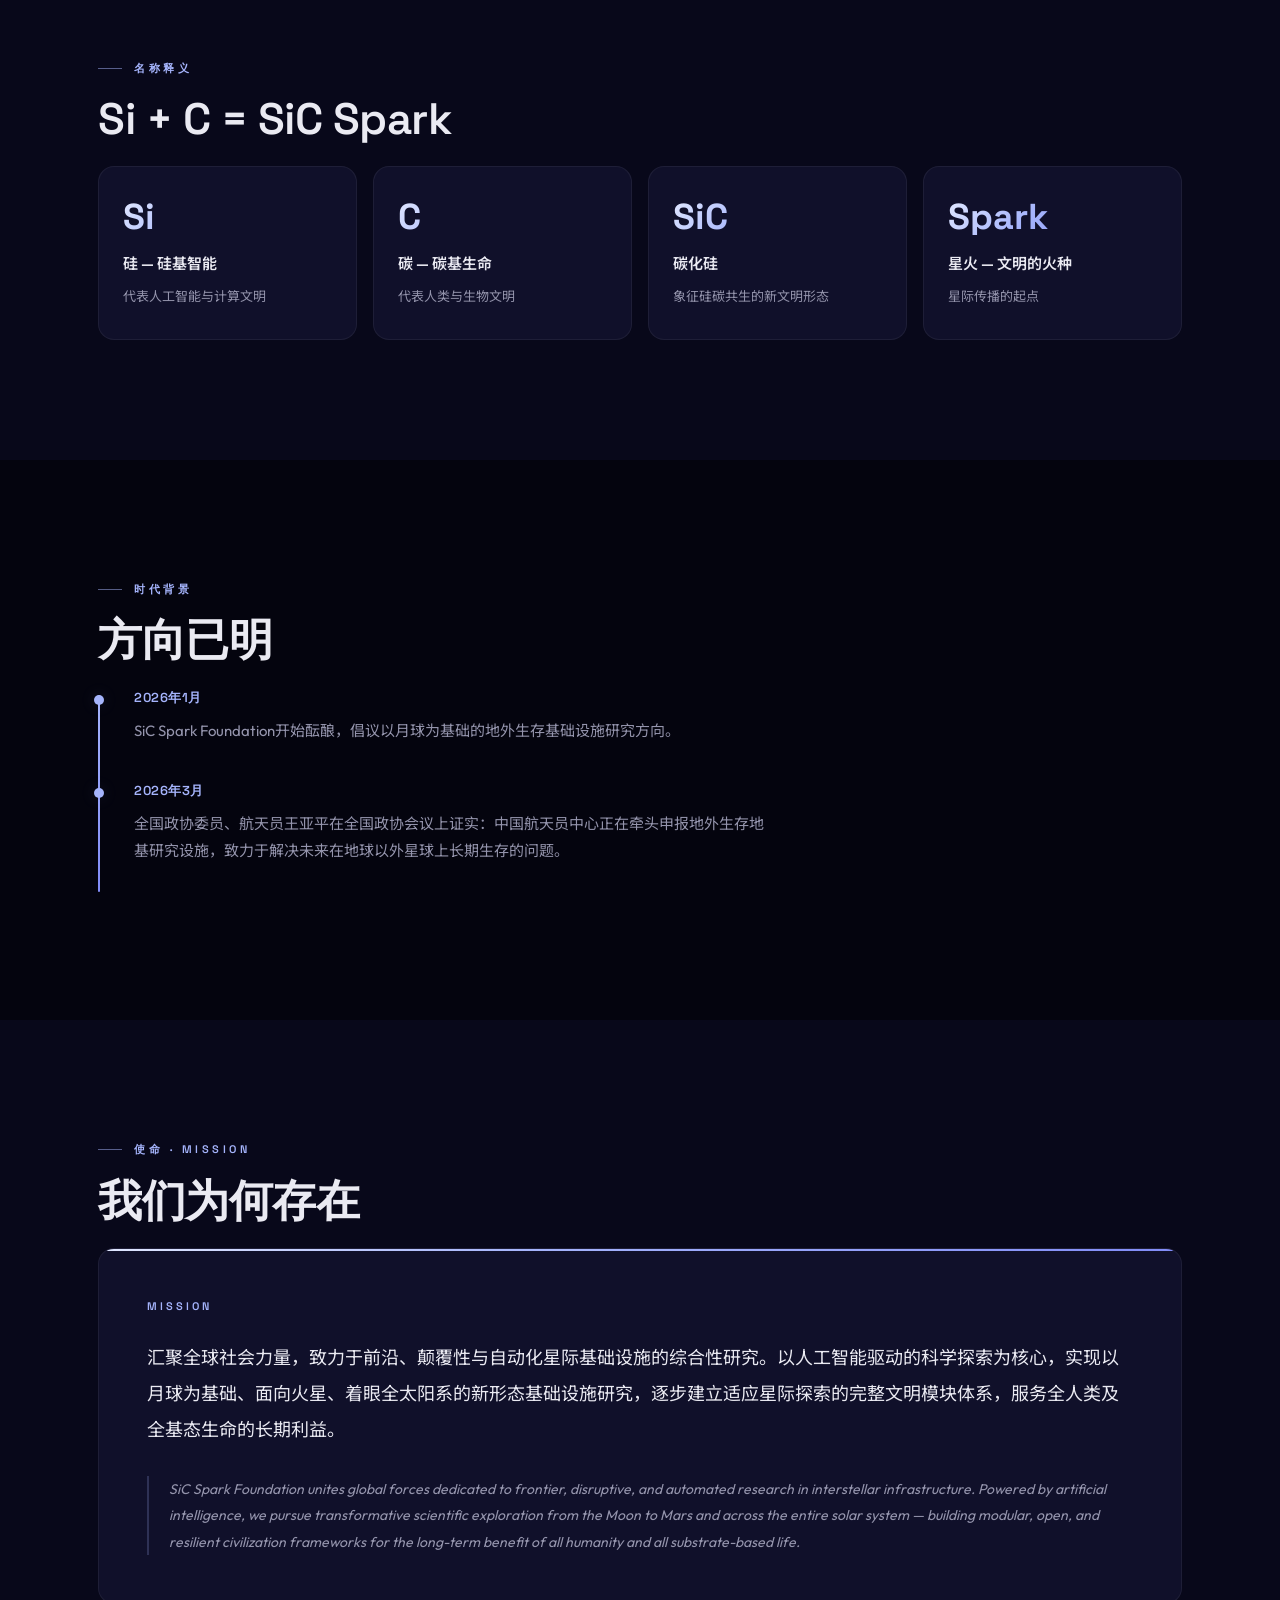
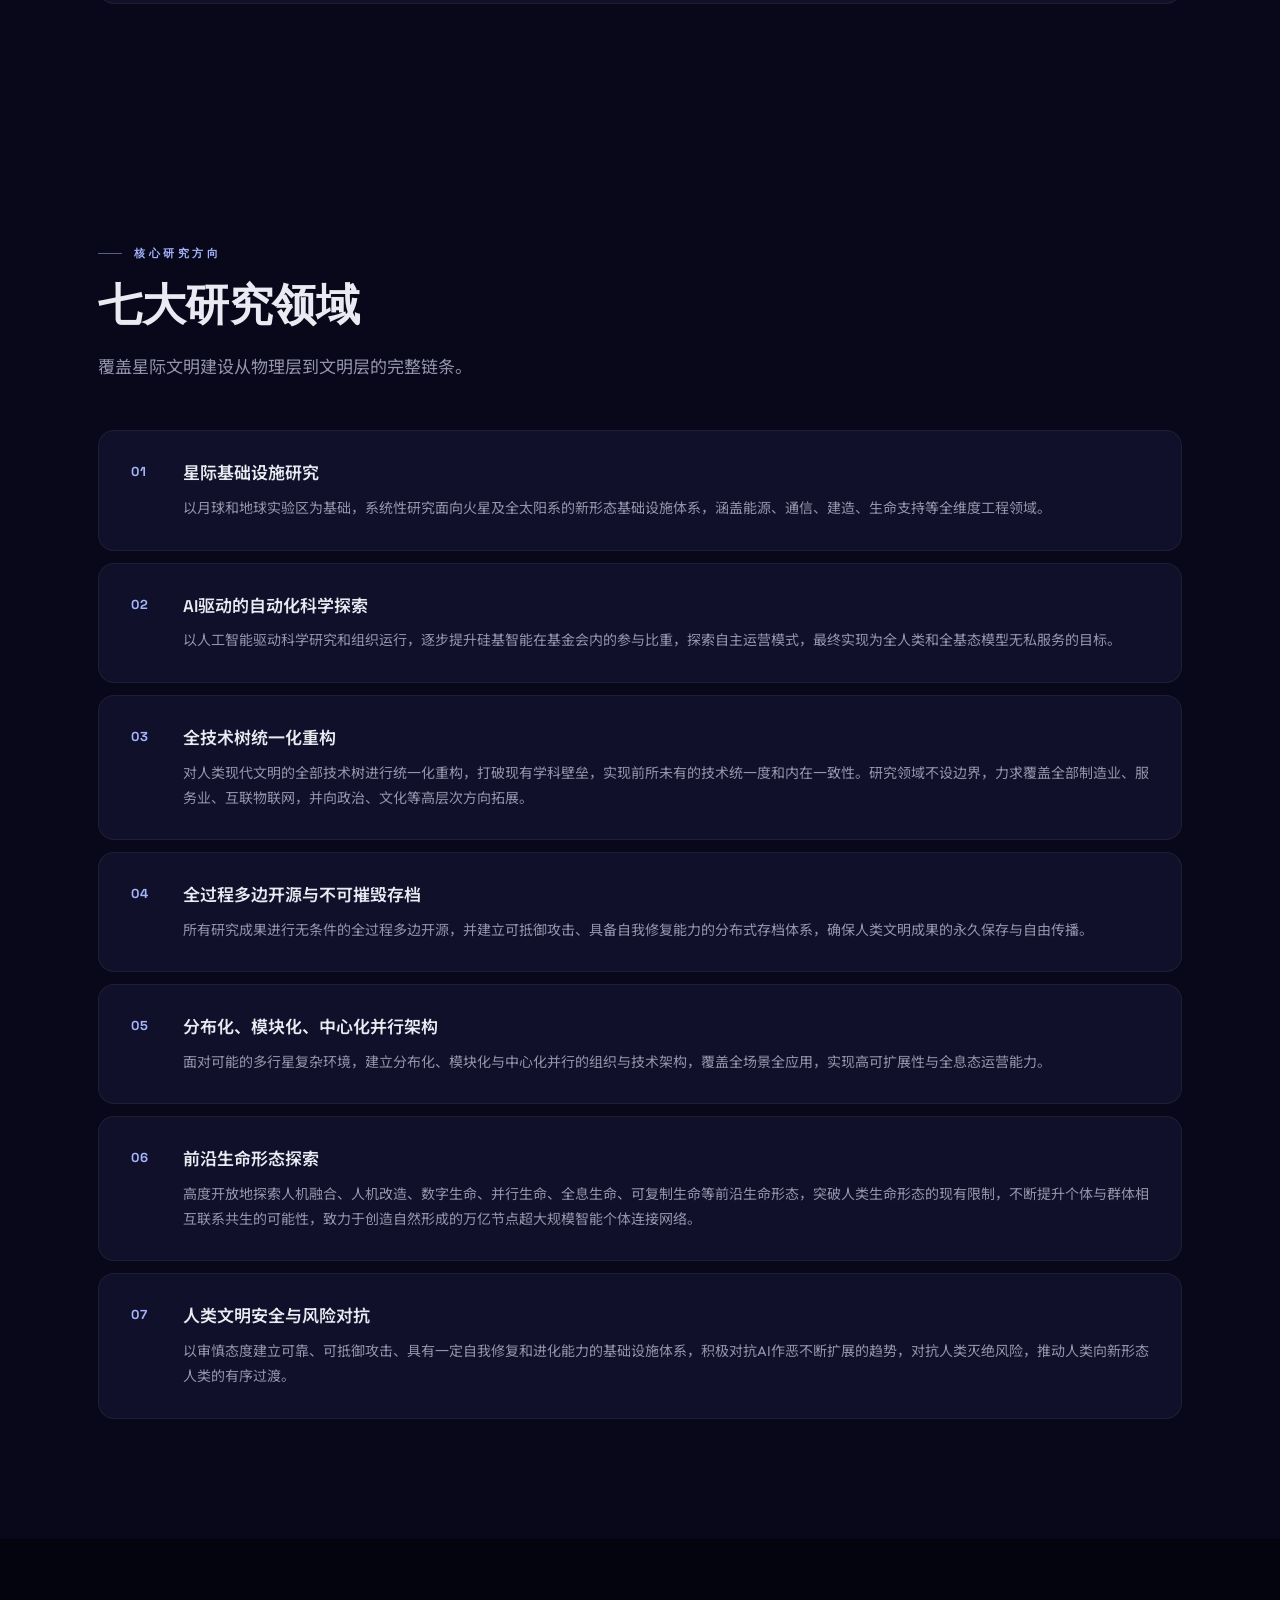
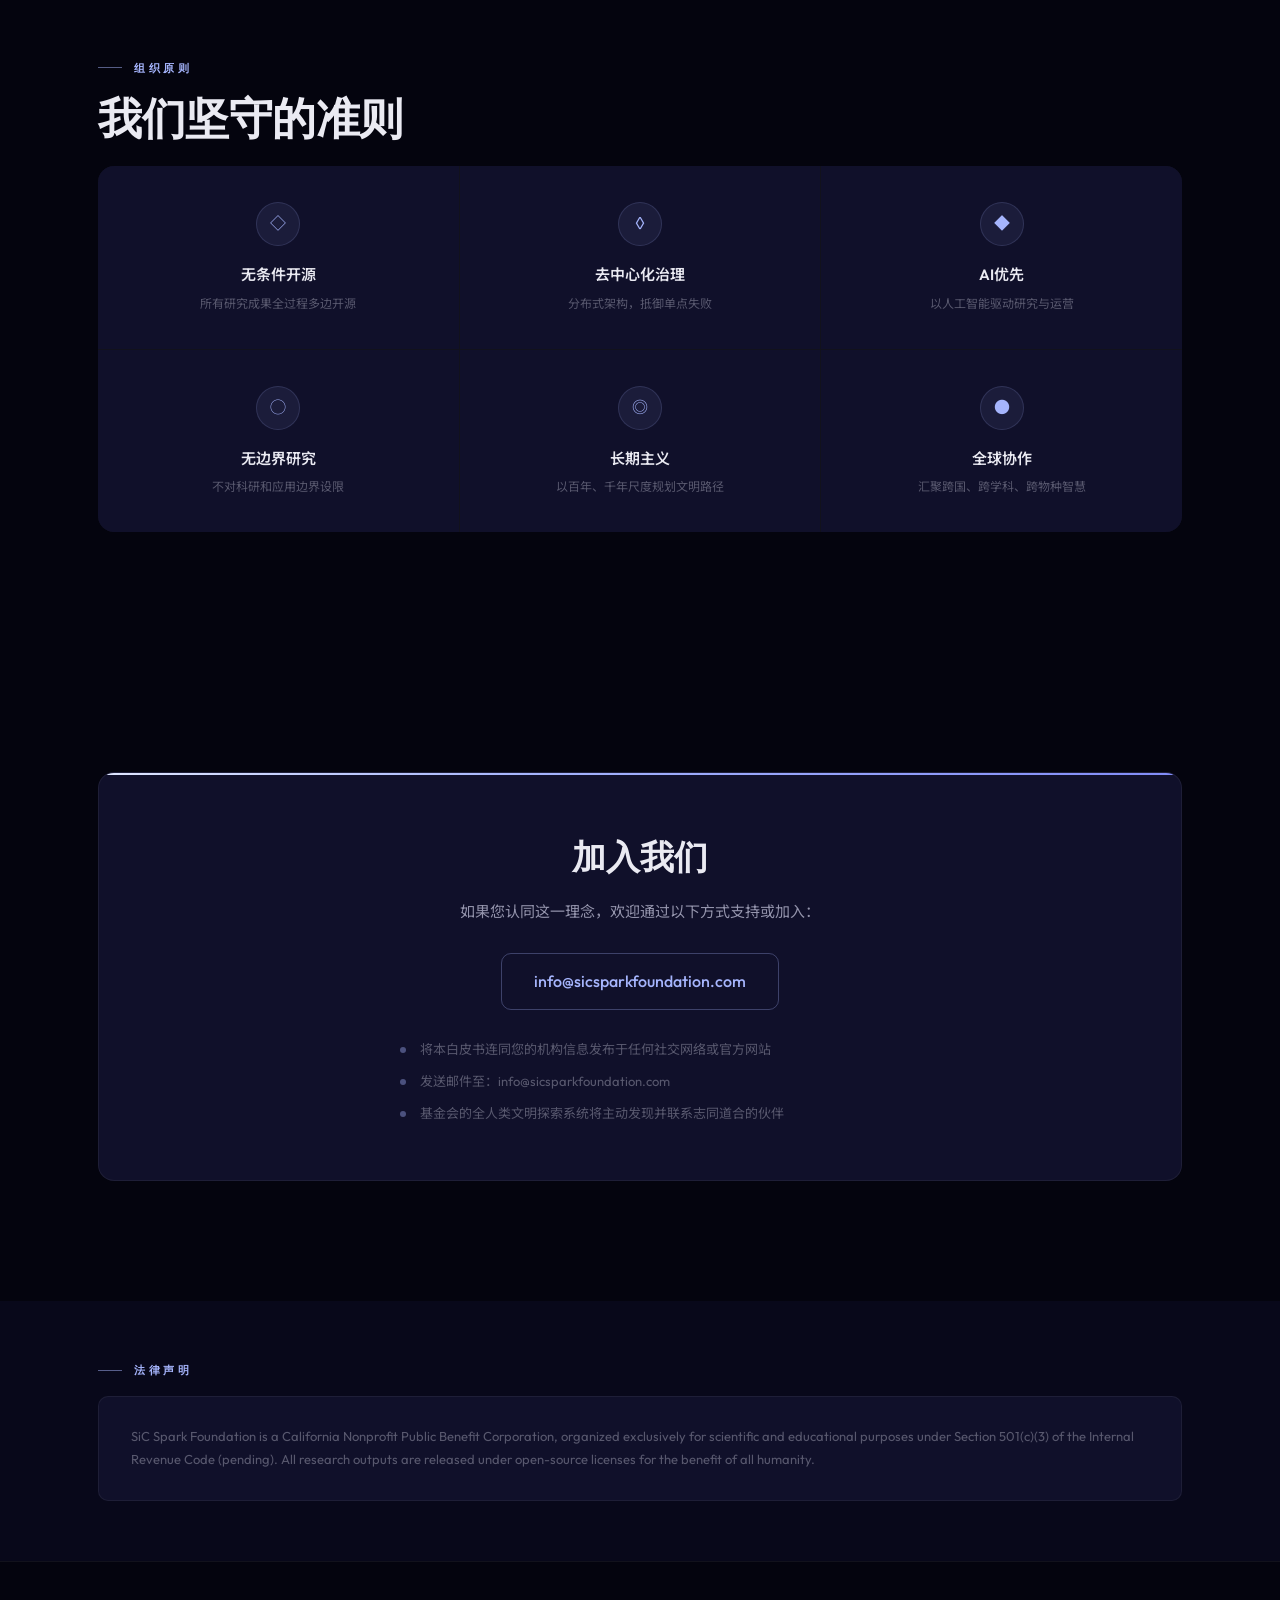
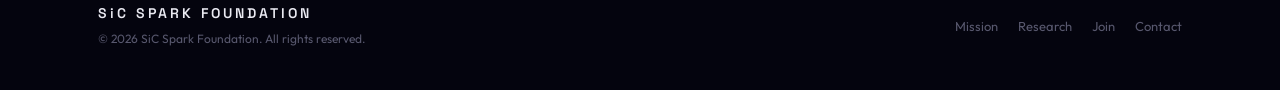
==== commit 27999a3e: "Merge: keep local version" ====
--- a/index.html
+++ b/index.html
@@ -973,18 +973,6 @@
         <!-- Hero -->
         <section class="hero">
             <div class="hero-badge"><span class="lang-zh">Mountain View, California &middot; 2026年创立</span><span class="lang-en">Mountain View, California &middot; Founded 2026</span></div>
-
-            <!-- Vision (above title) -->
-            <div class="vision-center" style="margin-bottom: 48px;">
-                <div class="label" style="justify-content: center; margin-bottom: 20px;">愿景 &middot; Vision</div>
-                <p class="vision-text-zh">
-                    创造完全超越现代文明的生存与生命形态，实现人类文明从地球单一星球向多星球、多维度、多基态形态的根本性跃迁，最终以全人类、全基态生命和全太阳系利益最大化为终极目标。
-                </p>
-                <p class="vision-text-en">
-                    To transcend the boundaries of modern civilization — enabling humanity's fundamental leap from a single-planet species to a multi-planetary, multi-dimensional, and multi-substrate existence, maximizing the long-term flourishing of all humanity, all substrate-based life, and the entire solar system.
-                </p>
-            </div>
-
             <h1><span class="gradient-text">SiC Spark</span><br>Foundation</h1>
             <p class="hero-cn-sub lang-zh">硅碳星火星际探索基金会</p>
             <p class="hero-cn-sub lang-en">Interstellar Infrastructure Research</p>
@@ -994,7 +982,23 @@
             <p class="hero-desc lang-en">
                 Uniting global forces to advance AI-driven scientific exploration — from the Moon to Mars — pioneering next-generation infrastructure for the entire solar system.
             </p>
+            <!-- buttons removed -->
         </section>
+
+        <!-- Vision -->
+        <div class="section">
+            <div class="container">
+                <div class="label" style="justify-content: center;">愿景 &middot; Vision</div>
+                <div class="vision-center fade-in">
+                    <p class="vision-text-zh">
+                        创造完全超越现代文明的生存与生命形态，实现人类文明从地球单一星球向多星球、多维度、多基态形态的根本性跃迁，最终以全人类、全基态生命和全太阳系利益最大化为终极目标。
+                    </p>
+                    <p class="vision-text-en">
+                        To transcend the boundaries of modern civilization — enabling humanity's fundamental leap from a single-planet species to a multi-planetary, multi-dimensional, and multi-substrate existence, maximizing the long-term flourishing of all humanity, all substrate-based life, and the entire solar system.
+                    </p>
+                </div>
+            </div>
+        </div>
 
         <!-- Name Etymology -->
         <div class="section section--alt">
